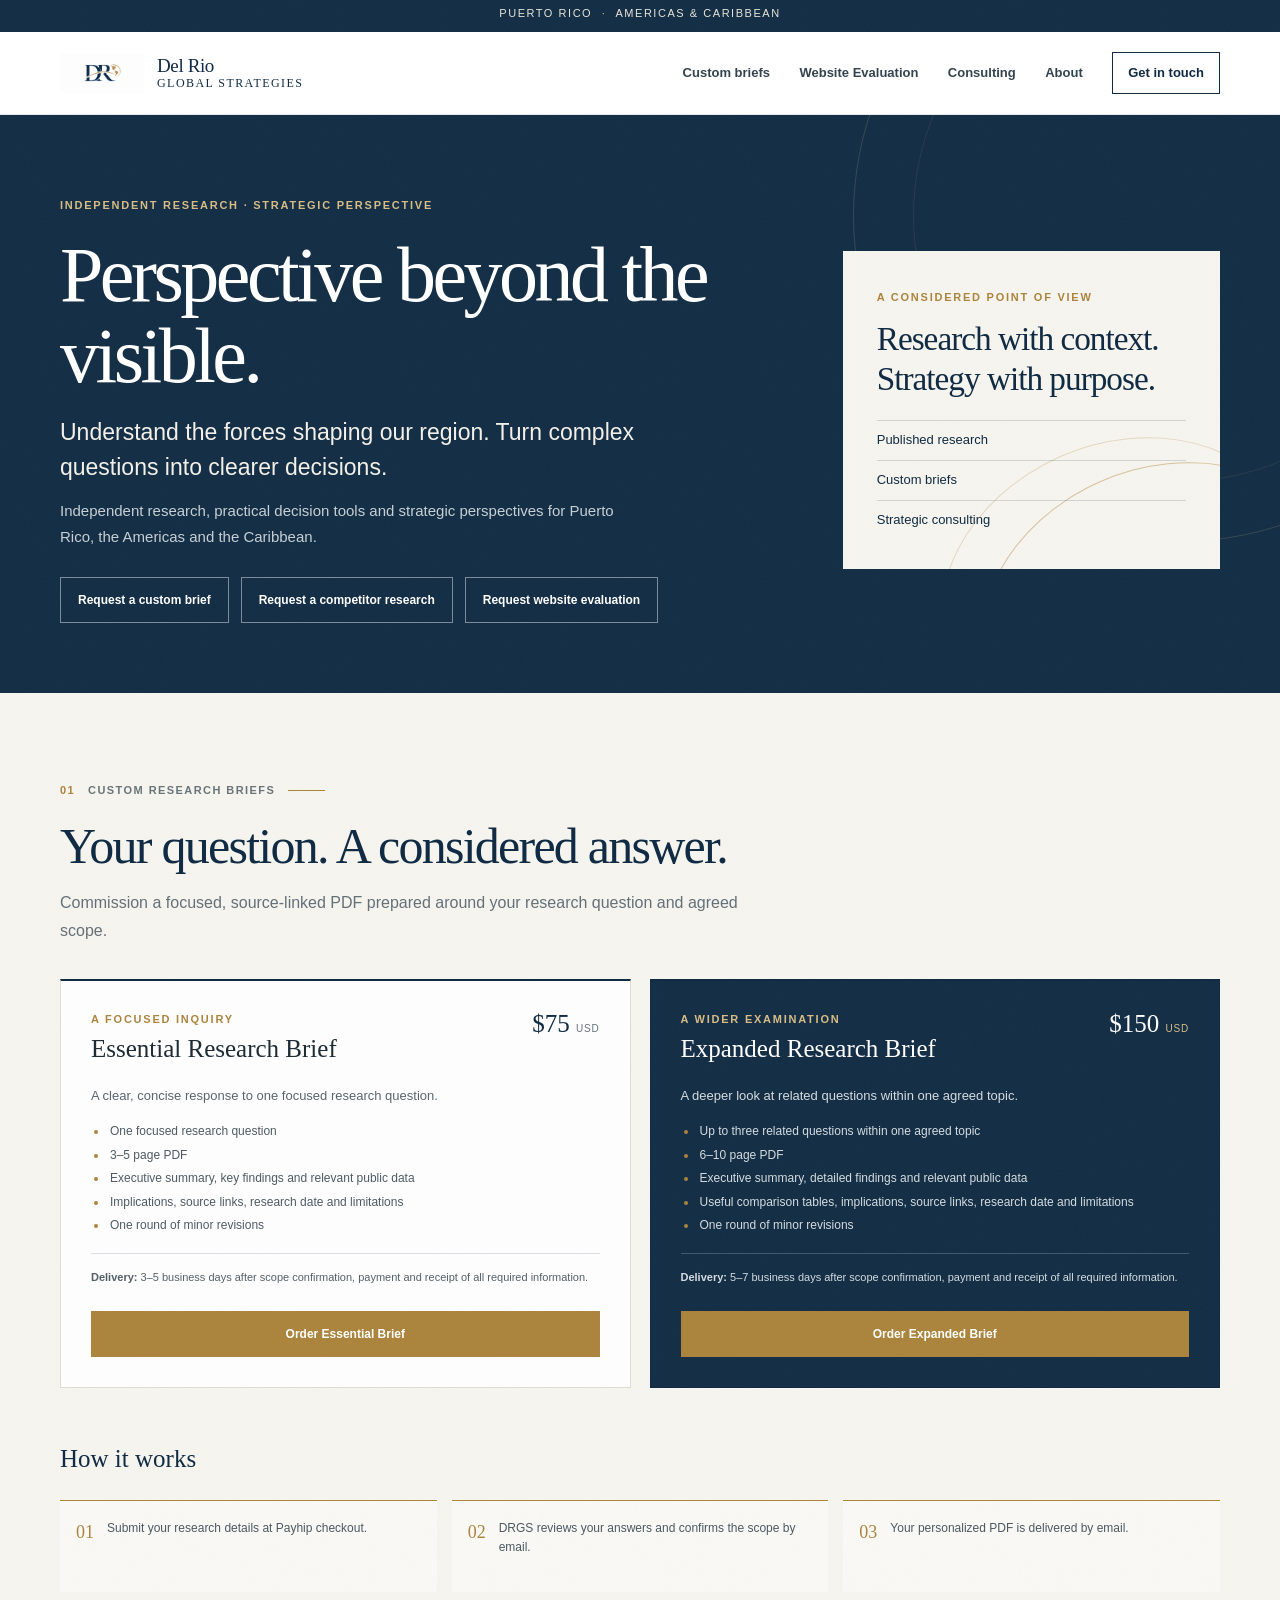
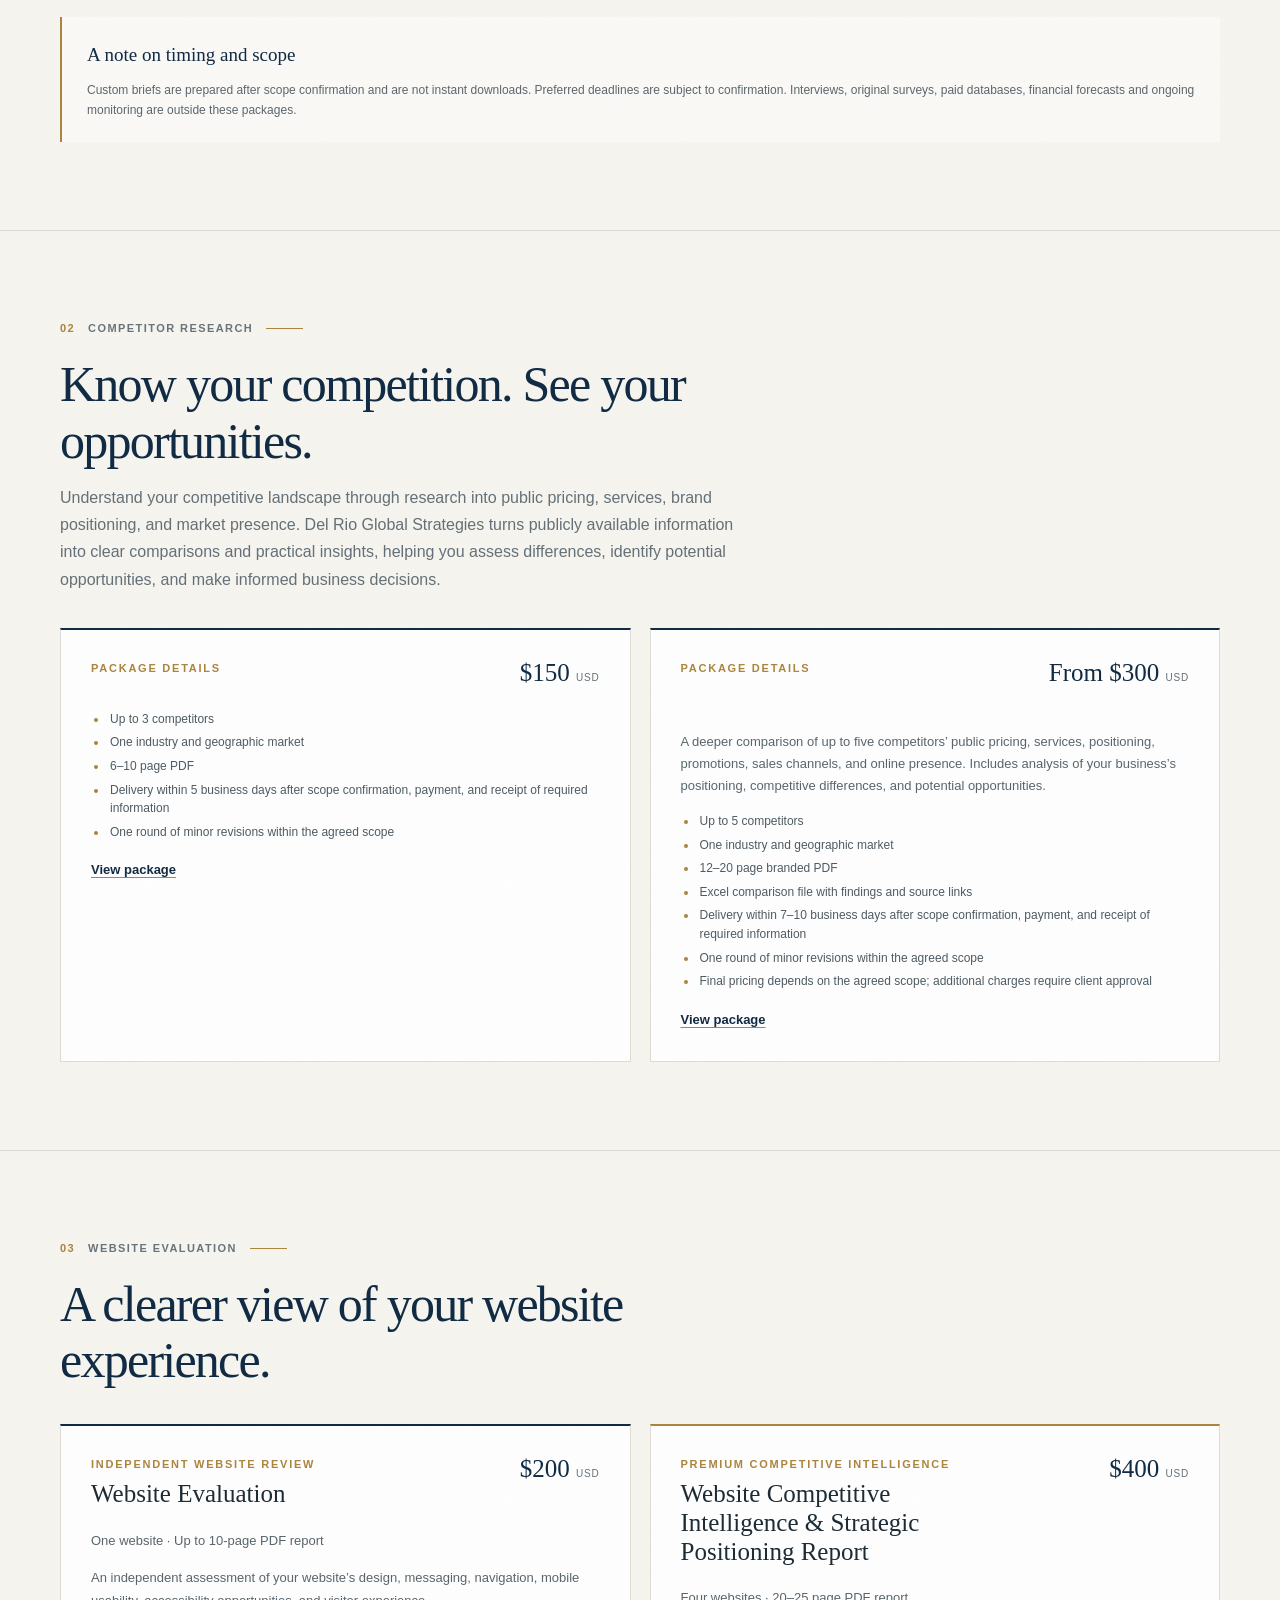
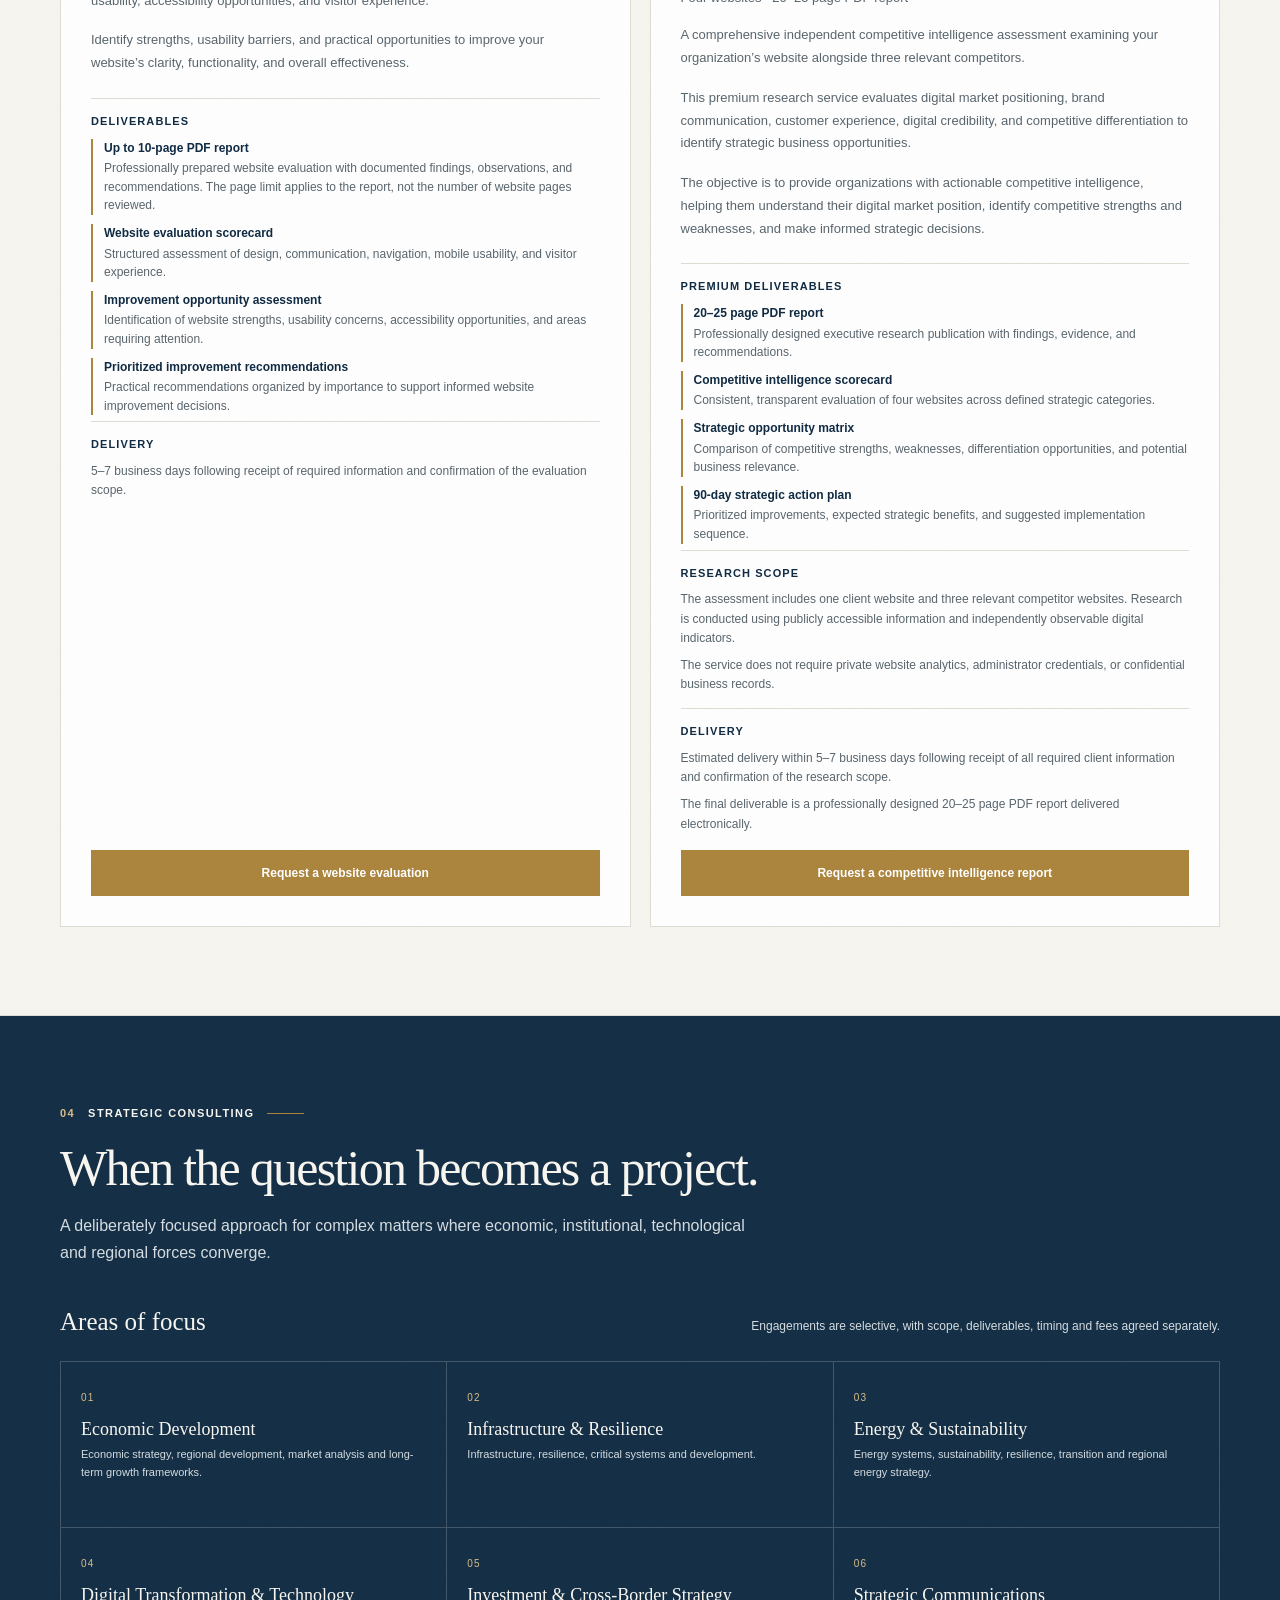
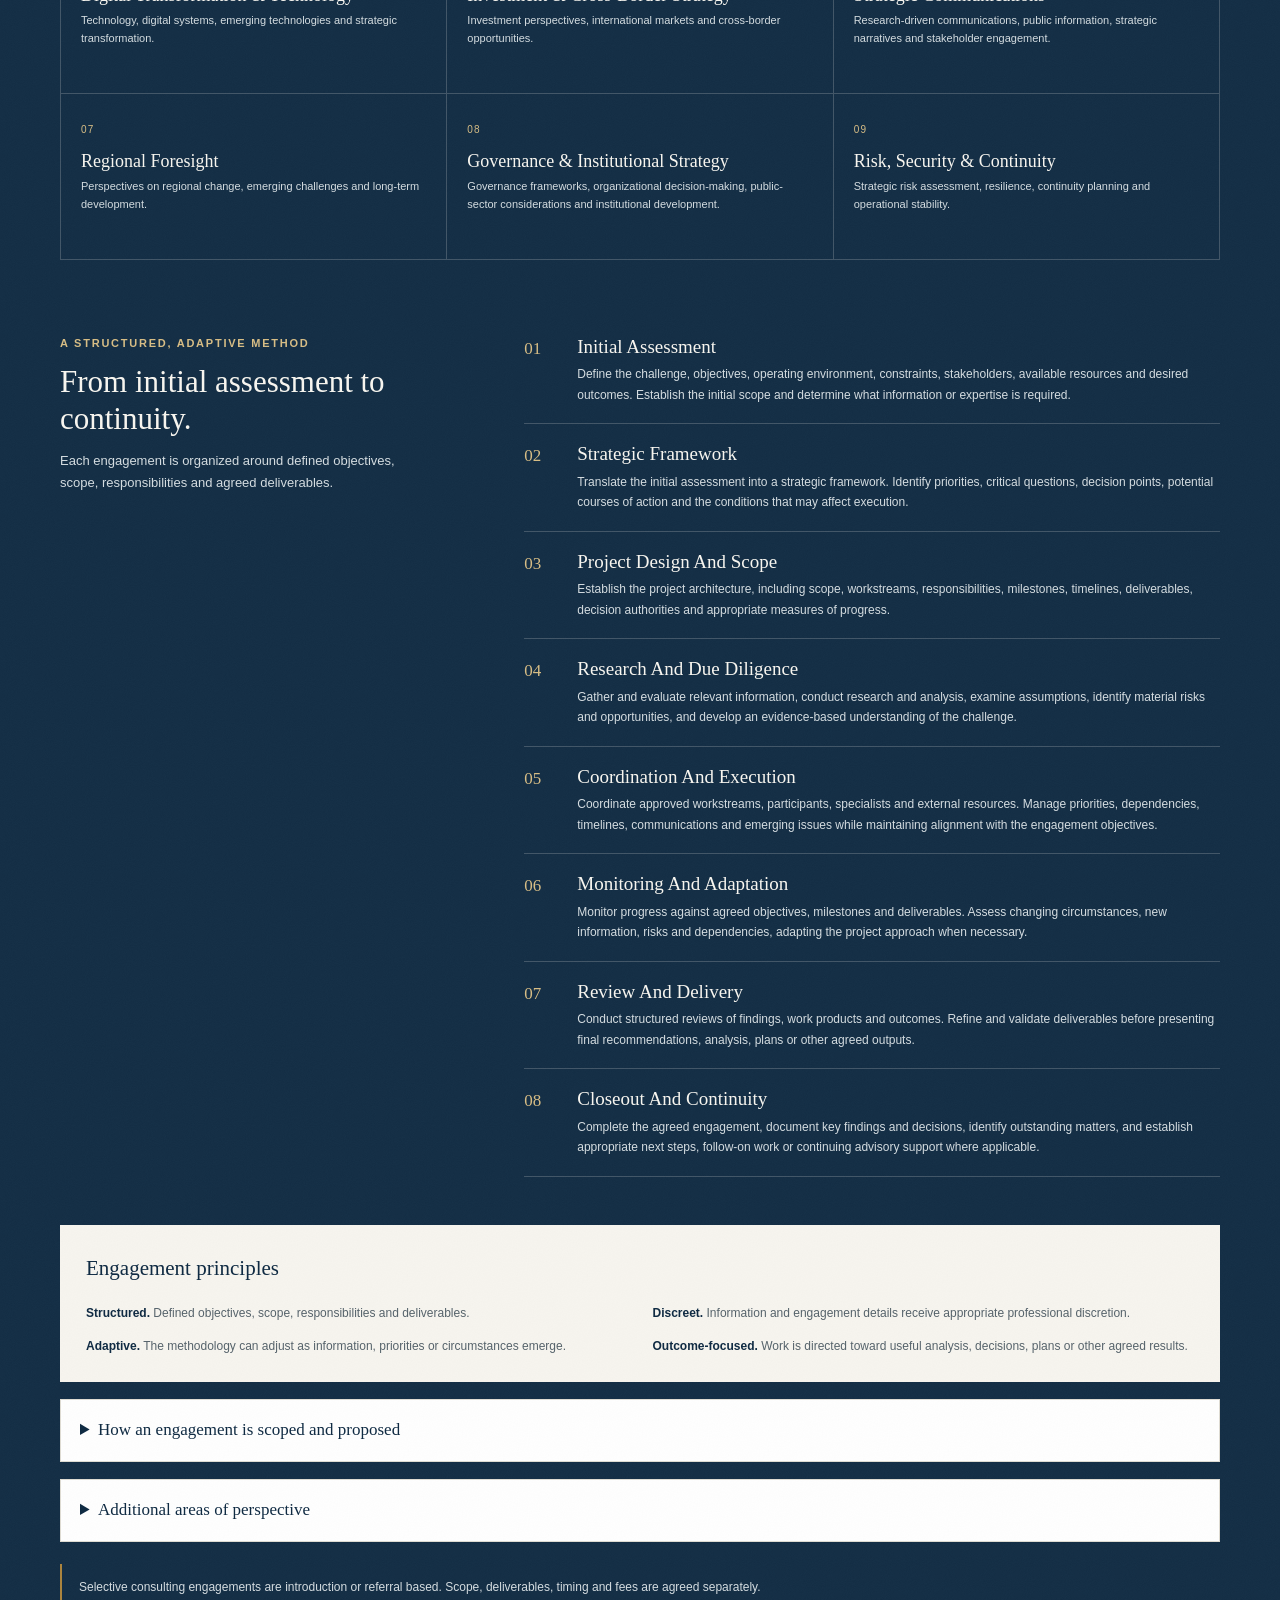
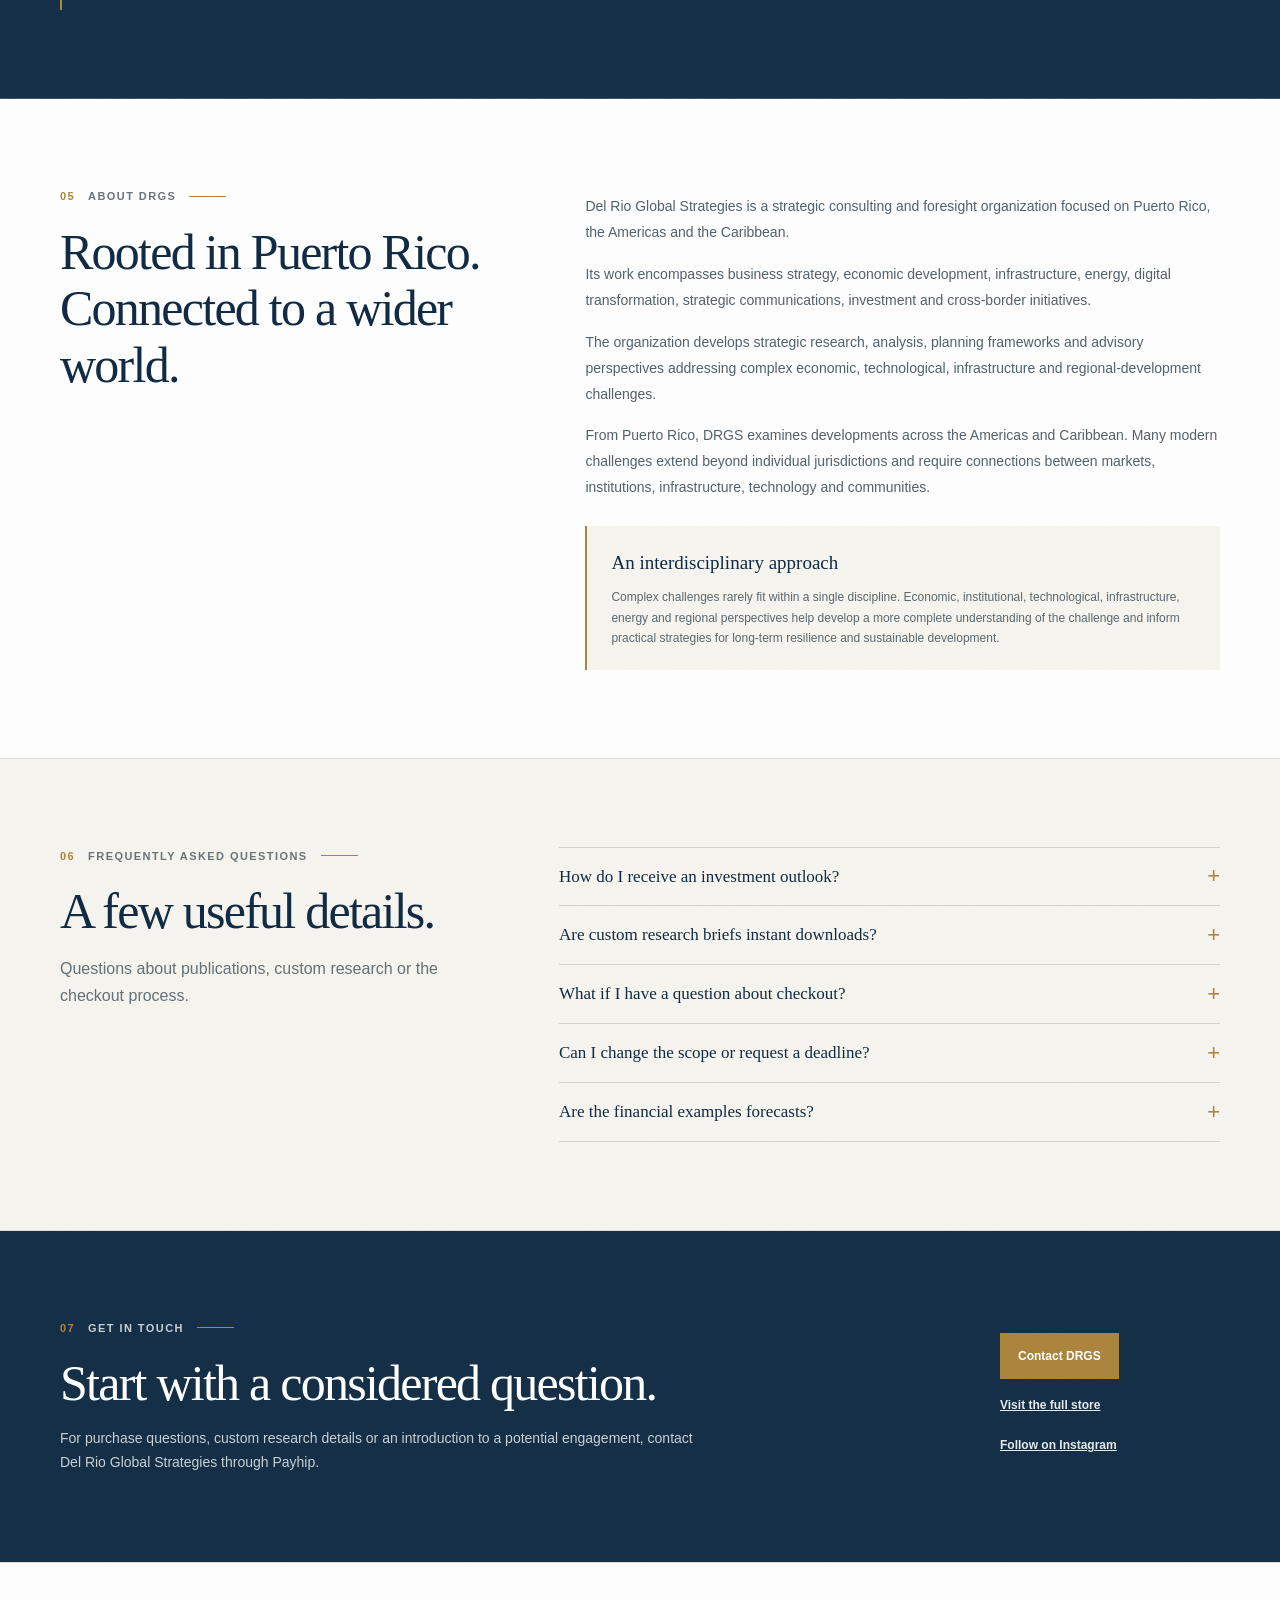
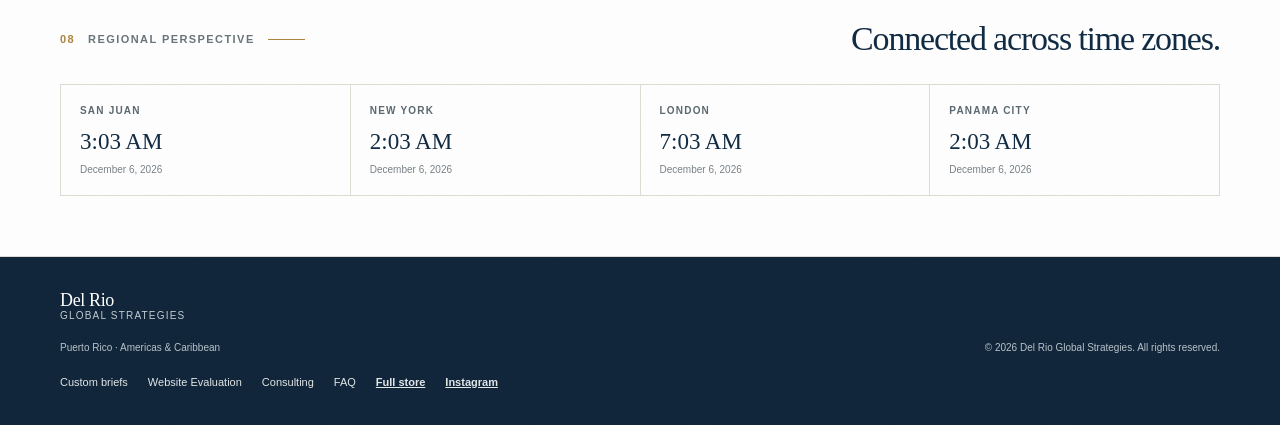
==== index.html @ 4690a162 "Align website evaluation service card structure Co-authored-by: Copilot <223556219+Copilot@users.nor" ====
<!DOCTYPE html>
<html lang="en">
<head>
  <meta charset="UTF-8">
  <meta name="viewport" content="width=device-width, initial-scale=1">
  <meta name="theme-color" content="#102b43">
  <meta name="description" content="Independent research, practical decision tools and strategic perspectives for Puerto Rico, the Americas and the Caribbean.">
  <link rel="canonical" href="https://delrioglobalstrategies.com/">
  <meta property="og:type" content="website">
  <meta property="og:title" content="Del Rio Global Strategies | Perspective beyond the visible">
  <meta property="og:description" content="Independent research, practical decision tools and strategic perspectives for Puerto Rico, the Americas and the Caribbean.">
  <meta property="og:url" content="https://delrioglobalstrategies.com/">
  <meta property="og:site_name" content="Del Rio Global Strategies">
  <title>Del Rio Global Strategies | Perspective beyond the visible</title>
  <link rel="stylesheet" href="styles.css?v=20261103">
  <script type="application/ld+json">
    {
      "@context": "https://schema.org",
      "@type": "Organization",
      "@id": "https://delrioglobalstrategies.com/#organization",
      "name": "Del Rio Global Strategies",
      "url": "https://delrioglobalstrategies.com/",
      "description": "Independent research, practical decision tools and strategic perspectives for Puerto Rico, the Americas and the Caribbean.",
      "areaServed": ["Puerto Rico", "Americas", "Caribbean"],
      "knowsAbout": [
        "Economic Development",
        "Infrastructure & Resilience",
        "Energy & Sustainability",
        "Digital Transformation & Technology",
        "Investment & Cross-Border Strategy",
        "Strategic Communications",
        "Regional Foresight",
        "Governance & Institutional Strategy",
        "Risk, Security & Continuity"
      ]
    }
  </script>
</head>
<body>
  <a class="skip-link" href="#main">Skip to content</a>

  <div class="utility-bar">Puerto Rico <span aria-hidden="true">·</span> Americas &amp; Caribbean</div>

  <header class="site-header">
    <div class="header-inner">
      <a class="brand" href="#home" aria-label="Del Rio Global Strategies home">
        <img src="images/DR.PNG" alt="DRGS monogram and globe logo" width="104" height="50">
        <span class="brand-name">Del Rio <span>Global Strategies</span></span>
      </a>

      <button class="menu-toggle" type="button" aria-controls="primary-navigation" aria-expanded="false">
        <span class="menu-toggle-label">Menu</span>
        <span class="menu-toggle-icon" aria-hidden="true"><span></span><span></span></span>
      </button>

      <nav class="primary-navigation" id="primary-navigation" aria-label="Main navigation">
        <a href="#briefs">Custom briefs</a>
        <a href="#website-evaluation">Website Evaluation</a>
        <a href="#consulting">Consulting</a>
        <a href="#about">About</a>
        <a class="nav-contact" href="#contact">Get in touch</a>
      </nav>
    </div>
  </header>

  <main id="main">
    <section class="hero" id="home" aria-labelledby="hero-title">
      <div class="hero-inner">
        <div class="hero-copy">
          <p class="eyebrow hero-eyebrow">Independent research · Strategic perspective</p>
          <h1 id="hero-title">Perspective beyond the visible.</h1>
          <p class="hero-lede">Understand the forces shaping our region. Turn complex questions into clearer decisions.</p>
          <p class="hero-description">Independent research, practical decision tools and strategic perspectives for Puerto Rico, the Americas and the Caribbean.</p>
          <div class="hero-actions">
            <a class="button button-outline-light" href="#briefs">Request a custom brief</a>
            <a class="button button-outline-light" href="#competitor-research">Request a competitor research</a>
            <a class="button button-outline-light" href="#website-evaluation">Request website evaluation</a>
          </div>
        </div>

        <aside class="hero-panel" aria-labelledby="hero-panel-title">
          <p class="section-kicker">A considered point of view</p>
          <h2 id="hero-panel-title">Research with context. Strategy with purpose.</h2>
          <ul class="hero-offerings">
            <li>Published research</li>
            <li>Custom briefs</li>
            <li>Strategic consulting</li>
          </ul>
        </aside>
      </div>
    </section>

    <section class="section briefs-section" id="briefs" aria-labelledby="briefs-title">
      <div class="section-inner">
        <header class="section-heading">
          <p class="section-number">01 <span>Custom research briefs</span></p>
          <h2 id="briefs-title">Your question. A considered answer.</h2>
          <p class="section-intro">Commission a focused, source-linked PDF prepared around your research question and agreed scope.</p>
        </header>

        <div class="brief-grid">
          <article class="brief-card brief-essential">
            <div class="brief-card-heading">
              <div><p class="section-kicker">A focused inquiry</p><h3>Essential Research Brief</h3></div>
              <p class="brief-price">$75 <span>USD</span></p>
            </div>
            <p class="brief-summary">A clear, concise response to one focused research question.</p>
            <ul class="brief-features">
              <li>One focused research question</li>
              <li>3–5 page PDF</li>
              <li>Executive summary, key findings and relevant public data</li>
              <li>Implications, source links, research date and limitations</li>
              <li>One round of minor revisions</li>
            </ul>
            <p class="delivery-note"><strong>Delivery:</strong> 3–5 business days after scope confirmation, payment and receipt of all required information.</p>
            <a class="button button-gold brief-order" href="https://payhip.com/b/uPwYZ" target="_blank" rel="noopener noreferrer">Order Essential Brief</a>
          </article>

          <article class="brief-card brief-expanded">
            <div class="brief-card-heading">
              <div><p class="section-kicker">A wider examination</p><h3>Expanded Research Brief</h3></div>
              <p class="brief-price">$150 <span>USD</span></p>
            </div>
            <p class="brief-summary">A deeper look at related questions within one agreed topic.</p>
            <ul class="brief-features">
              <li>Up to three related questions within one agreed topic</li>
              <li>6–10 page PDF</li>
              <li>Executive summary, detailed findings and relevant public data</li>
              <li>Useful comparison tables, implications, source links, research date and limitations</li>
              <li>One round of minor revisions</li>
            </ul>
            <p class="delivery-note"><strong>Delivery:</strong> 5–7 business days after scope confirmation, payment and receipt of all required information.</p>
            <a class="button button-gold brief-order" href="https://payhip.com/b/k3wly" target="_blank" rel="noopener noreferrer">Order Expanded Brief</a>
          </article>
        </div>

        <div class="brief-process">
          <h3>How it works</h3>
          <ol class="brief-steps">
            <li><span>01</span><p>Submit your research details at Payhip checkout.</p></li>
            <li><span>02</span><p>DRGS reviews your answers and confirms the scope by email.</p></li>
            <li><span>03</span><p>Your personalized PDF is delivered by email.</p></li>
          </ol>
        </div>

        <aside class="brief-boundaries">
          <h3>A note on timing and scope</h3>
          <p>Custom briefs are prepared after scope confirmation and are not instant downloads. Preferred deadlines are subject to confirmation. Interviews, original surveys, paid databases, financial forecasts and ongoing monitoring are outside these packages.</p>
        </aside>
      </div>
    </section>

    <section class="section competitor-section" id="competitor-research" aria-labelledby="competitor-title">
      <div class="section-inner">
        <header class="section-heading">
          <p class="section-number">02 <span>Competitor research</span></p>
          <h2 id="competitor-title">Know your competition. See your opportunities.</h2>
          <p class="section-intro">Understand your competitive landscape through research into public pricing, services, brand positioning, and market presence. Del Rio Global Strategies turns publicly available information into clear comparisons and practical insights, helping you assess differences, identify potential opportunities, and make informed business decisions.</p>
        </header>

        <div class="brief-grid">
          <article class="brief-card brief-essential">
            <div class="brief-card-heading">
              <div><p class="section-kicker">Package details</p></div>
              <p class="brief-price">$150 <span>USD</span></p>
            </div>
            <ul class="brief-features">
              <li>Up to 3 competitors</li>
              <li>One industry and geographic market</li>
              <li>6–10 page PDF</li>
              <li>Delivery within 5 business days after scope confirmation, payment, and receipt of required information</li>
              <li>One round of minor revisions within the agreed scope</li>
            </ul>
            <a class="competitor-link" href="https://payhip.com/b/kKWS9" target="_blank" rel="noopener noreferrer">View package</a>
          </article>
          <article class="brief-card brief-essential">
            <div class="brief-card-heading">
              <div><p class="section-kicker">Package details</p></div>
              <p class="brief-price">From $300 <span>USD</span></p>
            </div>
            <p class="brief-summary">A deeper comparison of up to five competitors’ public pricing, services, positioning, promotions, sales channels, and online presence. Includes analysis of your business’s positioning, competitive differences, and potential opportunities.</p>
            <ul class="brief-features">
              <li>Up to 5 competitors</li>
              <li>One industry and geographic market</li>
              <li>12–20 page branded PDF</li>
              <li>Excel comparison file with findings and source links</li>
              <li>Delivery within 7–10 business days after scope confirmation, payment, and receipt of required information</li>
              <li>One round of minor revisions within the agreed scope</li>
              <li>Final pricing depends on the agreed scope; additional charges require client approval</li>
            </ul>
            <a class="competitor-link" href="https://payhip.com/b/xVJtj" target="_blank" rel="noopener noreferrer">View package</a>
          </article>
        </div>
      </div>
    </section>

    <section class="section evaluation-section" id="website-evaluation" aria-labelledby="evaluation-title">
      <div class="section-inner">
        <header class="section-heading">
          <p class="section-number">03 <span>Website Evaluation</span></p>
          <h2 id="evaluation-title">A clearer view of your website experience.</h2>
        </header>

        <div class="evaluation-grid">
          <article class="brief-card brief-essential evaluation-card">
            <div class="brief-card-heading">
              <div>
                <p class="section-kicker">Independent website review</p>
                <h3>Website Evaluation</h3>
              </div>
              <p class="brief-price">$200 <span>USD</span></p>
            </div>
            <p class="brief-summary">One website · Up to 10-page PDF report</p>
            <p class="evaluation-description">An independent assessment of your website’s design, messaging, navigation, mobile usability, accessibility opportunities, and visitor experience.</p>
            <p class="evaluation-description">Identify strengths, usability barriers, and practical opportunities to improve your website’s clarity, functionality, and overall effectiveness.</p>

            <div class="evaluation-detail-group">
              <h4>Deliverables</h4>
              <ul class="evaluation-deliverables">
                <li><strong>Up to 10-page PDF report</strong><span>Professionally prepared website evaluation with documented findings, observations, and recommendations. The page limit applies to the report, not the number of website pages reviewed.</span></li>
                <li><strong>Website evaluation scorecard</strong><span>Structured assessment of design, communication, navigation, mobile usability, and visitor experience.</span></li>
                <li><strong>Improvement opportunity assessment</strong><span>Identification of website strengths, usability concerns, accessibility opportunities, and areas requiring attention.</span></li>
                <li><strong>Prioritized improvement recommendations</strong><span>Practical recommendations organized by importance to support informed website improvement decisions.</span></li>
              </ul>
            </div>

            <div class="evaluation-detail-group evaluation-delivery">
              <h4>Delivery</h4>
              <p>5–7 business days following receipt of required information and confirmation of the evaluation scope.</p>
            </div>
            <a class="button button-gold brief-order" href="https://payhip.com/b/CWGIq" target="_blank" rel="noopener noreferrer">Request a website evaluation</a>
          </article>
          <article class="brief-card brief-essential evaluation-card evaluation-premium">
            <div class="brief-card-heading">
              <div>
                <p class="section-kicker">Premium competitive intelligence</p>
                <h3>Website Competitive Intelligence &amp; Strategic Positioning Report</h3>
              </div>
              <p class="brief-price">$400 <span>USD</span></p>
            </div>
            <p class="brief-summary">Four websites · 20–25 page PDF report</p>
            <p class="evaluation-description">A comprehensive independent competitive intelligence assessment examining your organization’s website alongside three relevant competitors.</p>
            <p class="evaluation-description">This premium research service evaluates digital market positioning, brand communication, customer experience, digital credibility, and competitive differentiation to identify strategic business opportunities.</p>
            <p class="evaluation-description">The objective is to provide organizations with actionable competitive intelligence, helping them understand their digital market position, identify competitive strengths and weaknesses, and make informed strategic decisions.</p>

            <div class="evaluation-detail-group">
              <h4>Premium Deliverables</h4>
              <ul class="evaluation-deliverables">
                <li><strong>20–25 page PDF report</strong><span>Professionally designed executive research publication with findings, evidence, and recommendations.</span></li>
                <li><strong>Competitive intelligence scorecard</strong><span>Consistent, transparent evaluation of four websites across defined strategic categories.</span></li>
                <li><strong>Strategic opportunity matrix</strong><span>Comparison of competitive strengths, weaknesses, differentiation opportunities, and potential business relevance.</span></li>
                <li><strong>90-day strategic action plan</strong><span>Prioritized improvements, expected strategic benefits, and suggested implementation sequence.</span></li>
              </ul>
            </div>

            <div class="evaluation-detail-group">
              <h4>Research Scope</h4>
              <p>The assessment includes one client website and three relevant competitor websites. Research is conducted using publicly accessible information and independently observable digital indicators.</p>
              <p>The service does not require private website analytics, administrator credentials, or confidential business records.</p>
            </div>

            <div class="evaluation-detail-group evaluation-delivery">
              <h4>Delivery</h4>
              <p>Estimated delivery within 5–7 business days following receipt of all required client information and confirmation of the research scope.</p>
              <p>The final deliverable is a professionally designed 20–25 page PDF report delivered electronically.</p>
            </div>
            <a class="button button-gold brief-order" href="https://payhip.com/b/67AZQ" target="_blank" rel="noopener noreferrer">Request a competitive intelligence report</a>
          </article>
        </div>
      </div>
    </section>

    <section class="section consulting-section" id="consulting" aria-labelledby="consulting-title">
      <div class="section-inner">
        <header class="section-heading">
          <p class="section-number">04 <span>Strategic consulting</span></p>
          <h2 id="consulting-title">When the question becomes a project.</h2>
          <p class="section-intro">A deliberately focused approach for complex matters where economic, institutional, technological and regional forces converge.</p>
        </header>

        <div class="focus-area-heading">
          <h3>Areas of focus</h3>
          <p>Engagements are selective, with scope, deliverables, timing and fees agreed separately.</p>
        </div>
        <div class="focus-grid">
          <article class="focus-card"><span>01</span><h4>Economic Development</h4><p>Economic strategy, regional development, market analysis and long-term growth frameworks.</p></article>
          <article class="focus-card"><span>02</span><h4>Infrastructure &amp; Resilience</h4><p>Infrastructure, resilience, critical systems and development.</p></article>
          <article class="focus-card"><span>03</span><h4>Energy &amp; Sustainability</h4><p>Energy systems, sustainability, resilience, transition and regional energy strategy.</p></article>
          <article class="focus-card"><span>04</span><h4>Digital Transformation &amp; Technology</h4><p>Technology, digital systems, emerging technologies and strategic transformation.</p></article>
          <article class="focus-card"><span>05</span><h4>Investment &amp; Cross-Border Strategy</h4><p>Investment perspectives, international markets and cross-border opportunities.</p></article>
          <article class="focus-card"><span>06</span><h4>Strategic Communications</h4><p>Research-driven communications, public information, strategic narratives and stakeholder engagement.</p></article>
          <article class="focus-card"><span>07</span><h4>Regional Foresight</h4><p>Perspectives on regional change, emerging challenges and long-term development.</p></article>
          <article class="focus-card"><span>08</span><h4>Governance &amp; Institutional Strategy</h4><p>Governance frameworks, organizational decision-making, public-sector considerations and institutional development.</p></article>
          <article class="focus-card"><span>09</span><h4>Risk, Security &amp; Continuity</h4><p>Strategic risk assessment, resilience, continuity planning and operational stability.</p></article>
        </div>

        <div class="consulting-approach">
          <div class="approach-heading">
            <p class="section-kicker">A structured, adaptive method</p>
            <h3>From initial assessment to continuity.</h3>
            <p>Each engagement is organized around defined objectives, scope, responsibilities and agreed deliverables.</p>
          </div>
          <ol class="approach-list">
            <li><span>01</span><div><h4>Initial assessment</h4><p>Define the challenge, objectives, operating environment, constraints, stakeholders, available resources and desired outcomes. Establish the initial scope and determine what information or expertise is required.</p></div></li>
            <li><span>02</span><div><h4>Strategic framework</h4><p>Translate the initial assessment into a strategic framework. Identify priorities, critical questions, decision points, potential courses of action and the conditions that may affect execution.</p></div></li>
            <li><span>03</span><div><h4>Project design and scope</h4><p>Establish the project architecture, including scope, workstreams, responsibilities, milestones, timelines, deliverables, decision authorities and appropriate measures of progress.</p></div></li>
            <li><span>04</span><div><h4>Research and due diligence</h4><p>Gather and evaluate relevant information, conduct research and analysis, examine assumptions, identify material risks and opportunities, and develop an evidence-based understanding of the challenge.</p></div></li>
            <li><span>05</span><div><h4>Coordination and execution</h4><p>Coordinate approved workstreams, participants, specialists and external resources. Manage priorities, dependencies, timelines, communications and emerging issues while maintaining alignment with the engagement objectives.</p></div></li>
            <li><span>06</span><div><h4>Monitoring and adaptation</h4><p>Monitor progress against agreed objectives, milestones and deliverables. Assess changing circumstances, new information, risks and dependencies, adapting the project approach when necessary.</p></div></li>
            <li><span>07</span><div><h4>Review and delivery</h4><p>Conduct structured reviews of findings, work products and outcomes. Refine and validate deliverables before presenting final recommendations, analysis, plans or other agreed outputs.</p></div></li>
            <li><span>08</span><div><h4>Closeout and continuity</h4><p>Complete the agreed engagement, document key findings and decisions, identify outstanding matters, and establish appropriate next steps, follow-on work or continuing advisory support where applicable.</p></div></li>
          </ol>
        </div>

        <div class="engagement-principles">
          <h3>Engagement principles</h3>
          <div class="principles-grid">
            <p><strong>Structured.</strong> Defined objectives, scope, responsibilities and deliverables.</p>
            <p><strong>Discreet.</strong> Information and engagement details receive appropriate professional discretion.</p>
            <p><strong>Adaptive.</strong> The methodology can adjust as information, priorities or circumstances emerge.</p>
            <p><strong>Outcome-focused.</strong> Work is directed toward useful analysis, decisions, plans or other agreed results.</p>
          </div>
        </div>

        <details class="scope-details">
          <summary>How an engagement is scoped and proposed</summary>
          <p>Once a matter has been sufficiently understood, DRGS may develop a written proposal defining the appropriate scope, structure and expected outcomes.</p>
          <ol class="scope-stages">
            <li><span>01</span> Assessment — understand the matter</li>
            <li><span>02</span> Scope — define the work</li>
            <li><span>03</span> Proposal — establish the engagement</li>
            <li><span>04</span> Review — discuss scope and terms</li>
            <li><span>05</span> Agreement — confirm the engagement</li>
            <li><span>06</span> Onboarding — begin the work</li>
            <li><span>07</span> Execution — conduct the work</li>
            <li><span>08</span> Delivery and continuity — review and determine next steps</li>
          </ol>
        </details>

        <details class="scope-details additional-perspectives">
          <summary>Additional areas of perspective</summary>
          <ul>
            <li>Business strategy and enterprise development</li>
            <li>Federal proposals and public-private opportunities</li>
            <li>Cross-border strategy and international considerations</li>
            <li>Energy and critical systems</li>
            <li>Emerging technologies</li>
            <li>Health systems and economic development</li>
            <li>Legal, regulatory and policy considerations</li>
            <li>Government, institutional and public-sector strategy</li>
            <li>Trade, supply chains and market access</li>
            <li>Geopolitical and global market perspectives</li>
            <li>Complex strategic planning and foresight</li>
            <li>Research, intelligence and scenario analysis</li>
            <li>Strategic partnerships and alternative programming</li>
            <li>Interdisciplinary strategy across business, government, infrastructure, technology, economics, law, health, investment and international considerations</li>
          </ul>
        </details>

        <p class="selective-note">Selective consulting engagements are introduction or referral based. Scope, deliverables, timing and fees are agreed separately.</p>
      </div>
    </section>

    <section class="section about-section" id="about" aria-labelledby="about-title">
      <div class="section-inner about-layout">
        <div>
          <p class="section-number">05 <span>About DRGS</span></p>
          <h2 id="about-title">Rooted in Puerto Rico. Connected to a wider world.</h2>
        </div>
        <div class="about-copy">
          <p>Del Rio Global Strategies is a strategic consulting and foresight organization focused on Puerto Rico, the Americas and the Caribbean.</p>
          <p>Its work encompasses business strategy, economic development, infrastructure, energy, digital transformation, strategic communications, investment and cross-border initiatives.</p>
          <p>The organization develops strategic research, analysis, planning frameworks and advisory perspectives addressing complex economic, technological, infrastructure and regional-development challenges.</p>
          <p>From Puerto Rico, DRGS examines developments across the Americas and Caribbean. Many modern challenges extend beyond individual jurisdictions and require connections between markets, institutions, infrastructure, technology and communities.</p>
          <aside class="about-principle">
            <h3>An interdisciplinary approach</h3>
            <p>Complex challenges rarely fit within a single discipline. Economic, institutional, technological, infrastructure, energy and regional perspectives help develop a more complete understanding of the challenge and inform practical strategies for long-term resilience and sustainable development.</p>
          </aside>
        </div>
      </div>
    </section>

    <section class="section faq-section" id="faq" aria-labelledby="faq-title">
      <div class="section-inner faq-layout">
        <header class="section-heading">
          <p class="section-number">06 <span>Frequently asked questions</span></p>
          <h2 id="faq-title">A few useful details.</h2>
          <p class="section-intro">Questions about publications, custom research or the checkout process.</p>
        </header>
        <div class="faq-list">
          <details class="faq-item">
            <summary>How do I receive an investment outlook?</summary>
            <p>Publications are purchased through Payhip. Payhip processes checkout and provides the publication download after purchase; no purchased files are hosted on this website.</p>
          </details>
          <details class="faq-item">
            <summary>Are custom research briefs instant downloads?</summary>
            <p>No. Custom briefs are prepared for you after checkout, review of your research details and confirmation of scope. The completed personalized PDF is delivered by email.</p>
          </details>
          <details class="faq-item">
            <summary>What if I have a question about checkout?</summary>
            <p>Payments and purchases are handled on Payhip. For checkout or order questions, contact DRGS through the <a href="https://payhip.com/DelRioGlobalStrategies/contact" target="_blank" rel="noopener noreferrer">Payhip contact page</a>.</p>
          </details>
          <details class="faq-item">
            <summary>Can I change the scope or request a deadline?</summary>
            <p>Custom briefs begin after the requested work is reviewed and scope is confirmed by email. Preferred deadlines are subject to confirmation; work beyond the package scope may require a separate agreement.</p>
          </details>
          <details class="faq-item">
            <summary>Are the financial examples forecasts?</summary>
            <p>No. Financial scenarios use illustrative assumptions to support evaluation and are not forecasts or guarantees of returns. Actual outcomes depend on project-specific assumptions, market conditions and execution.</p>
          </details>
        </div>
      </div>
    </section>

    <section class="section contact-section" id="contact" aria-labelledby="contact-title">
      <div class="section-inner contact-layout">
        <div>
          <p class="section-number">07 <span>Get in touch</span></p>
          <h2 id="contact-title">Start with a considered question.</h2>
          <p>For purchase questions, custom research details or an introduction to a potential engagement, contact Del Rio Global Strategies through Payhip.</p>
        </div>
        <div class="contact-actions">
          <a class="button button-gold" href="https://payhip.com/DelRioGlobalStrategies/contact" target="_blank" rel="noopener noreferrer">Contact DRGS</a>
          <a class="contact-link" href="https://payhip.com/DelRioGlobalStrategies" target="_blank" rel="noopener noreferrer">Visit the full store</a>
          <a class="contact-link" href="https://www.instagram.com/delrioglobalstrategies/" target="_blank" rel="noopener noreferrer">Follow on Instagram</a>
        </div>
      </div>
    </section>

    <section class="section clocks-section" id="global-times" aria-labelledby="global-times-title">
      <div class="section-inner">
        <header class="clocks-heading">
          <p class="section-number">08 <span>Regional perspective</span></p>
          <h2 id="global-times-title">Connected across time zones.</h2>
        </header>
        <div class="global-times-grid" aria-live="off">
          <article class="global-clock" data-time-zone="America/Puerto_Rico"><h3>San Juan</h3><time class="global-clock-time"></time><time class="global-clock-date"></time></article>
          <article class="global-clock" data-time-zone="America/New_York"><h3>New York</h3><time class="global-clock-time"></time><time class="global-clock-date"></time></article>
          <article class="global-clock" data-time-zone="Europe/London"><h3>London</h3><time class="global-clock-time"></time><time class="global-clock-date"></time></article>
          <article class="global-clock" data-time-zone="America/Panama"><h3>Panama City</h3><time class="global-clock-time"></time><time class="global-clock-date"></time></article>
        </div>
      </div>
    </section>
  </main>

  <footer class="site-footer">
    <div class="footer-inner">
      <a class="footer-brand" href="#home">Del Rio <span>Global Strategies</span></a>
      <p class="footer-location">Puerto Rico · Americas &amp; Caribbean</p>
      <nav class="footer-navigation" aria-label="Footer navigation">
        <a href="#briefs">Custom briefs</a>
        <a href="#website-evaluation">Website Evaluation</a>
        <a href="#consulting">Consulting</a>
        <a href="#faq">FAQ</a>
        <a href="https://payhip.com/DelRioGlobalStrategies" target="_blank" rel="noopener noreferrer">Full store</a>
        <a href="https://www.instagram.com/delrioglobalstrategies/" target="_blank" rel="noopener noreferrer">Instagram</a>
      </nav>
      <p class="copyright">© 2026 Del Rio Global Strategies. All rights reserved.</p>
    </div>
  </footer>

  <script src="navigation.js"></script>
  <script src="global-times.js"></script>
</body>
</html>
---- styles.css ----
:root {
  color-scheme: light;
  --navy: #102b43;
  --navy-deep: #0c2236;
  --cream: #f7f5ef;
  --white: #ffffff;
  --gold: #ab843e;
  --gold-light: #d7bd85;
  --ink: #1d2b35;
  --muted: #647078;
  --rule: #dedbd2;
  --paper-texture: url("data:image/svg+xml,%3Csvg xmlns='http://www.w3.org/2000/svg' viewBox='0 0 180 180'%3E%3Cfilter id='n'%3E%3CfeTurbulence type='fractalNoise' baseFrequency='.8' numOctaves='2' stitchTiles='stitch'/%3E%3CfeColorMatrix type='saturate' values='0'/%3E%3CfeComponentTransfer%3E%3CfeFuncA type='table' tableValues='.018 .035'/%3E%3C/feComponentTransfer%3E%3C/filter%3E%3Crect width='100%25' height='100%25' filter='url(%23n)'/%3E%3C/svg%3E");
  --navy-texture: url("data:image/svg+xml,%3Csvg xmlns='http://www.w3.org/2000/svg' viewBox='0 0 180 180'%3E%3Cfilter id='n'%3E%3CfeTurbulence type='fractalNoise' baseFrequency='.95' numOctaves='2' stitchTiles='stitch'/%3E%3CfeColorMatrix type='saturate' values='0'/%3E%3CfeComponentTransfer%3E%3CfeFuncA type='table' tableValues='.018 .04'/%3E%3C/feComponentTransfer%3E%3C/filter%3E%3Crect width='100%25' height='100%25' filter='url(%23n)'/%3E%3C/svg%3E");
  --content-width: 1160px;
  --header-height: 82px;
}

* {
  box-sizing: border-box;
}

html {
  scroll-behavior: smooth;
  scroll-padding-top: calc(var(--header-height) + 18px);
}

body {
  min-width: 320px;
  margin: 0;
  background: var(--white);
  color: var(--ink);
  font-family: "Avenir Next", Avenir, "Segoe UI", sans-serif;
  font-size: 16px;
  line-height: 1.7;
  -webkit-font-smoothing: antialiased;
}

body,
button,
input {
  font-family: "Avenir Next", Avenir, "Segoe UI", sans-serif;
}

img {
  display: block;
  max-width: 100%;
}

a {
  color: inherit;
  text-decoration: none;
}

button,
input {
  font: inherit;
}

button,
a,
input,
summary {
  -webkit-tap-highlight-color: transparent;
}

a:focus-visible,
button:focus-visible,
input:focus-visible,
summary:focus-visible,
.scope-stages:focus-visible {
  outline: 3px solid var(--gold);
  outline-offset: 4px;
}

::selection {
  background: var(--gold-light);
  color: var(--navy-deep);
}

.skip-link {
  position: fixed;
  z-index: 20;
  top: 10px;
  left: 10px;
  padding: 10px 16px;
  transform: translateY(-160%);
  background: var(--white);
  color: var(--navy);
  font-size: 14px;
  font-weight: 600;
}

.skip-link:focus {
  transform: translateY(0);
}

.utility-bar {
  min-height: 32px;
  padding: 4px 24px;
  background: var(--navy);
  background-image: var(--navy-texture);
  background-size: 180px 180px;
  color: #e8e4da;
  font-size: 11px;
  font-weight: 500;
  letter-spacing: 0.14em;
  text-align: center;
  text-transform: uppercase;
}

.utility-bar span {
  padding: 0 5px;
  color: var(--gold-light);
}

.site-header {
  position: sticky;
  z-index: 10;
  top: 0;
  border-bottom: 1px solid rgba(16, 43, 67, 0.1);
  background: rgba(255, 255, 255, 0.97);
  backdrop-filter: blur(14px);
}

.header-inner {
  display: flex;
  width: min(var(--content-width), calc(100% - 64px));
  min-height: var(--header-height);
  margin: 0 auto;
  align-items: center;
  justify-content: space-between;
  gap: 30px;
}

.brand {
  display: inline-flex;
  min-width: 0;
  align-items: center;
  gap: 13px;
}

.brand img {
  width: 84px;
  height: 42px;
  object-fit: contain;
}

.brand-name,
.footer-brand {
  color: var(--navy);
  font-family: Georgia, "Times New Roman", serif;
  font-size: 19px;
  letter-spacing: -0.02em;
  line-height: 1.15;
}

.brand-name span,
.footer-brand span {
  display: block;
  font-size: 12px;
  letter-spacing: 0.12em;
  text-transform: uppercase;
}

.primary-navigation {
  display: flex;
  align-items: center;
  gap: clamp(16px, 2.3vw, 32px);
}

.primary-navigation a {
  color: #34444f;
  font-size: 13px;
  font-weight: 550;
  white-space: nowrap;
  transition: color 160ms ease;
}

.primary-navigation a:hover,
.footer-navigation a:hover {
  color: var(--gold);
}

.primary-navigation .nav-contact {
  padding: 9px 15px;
  border: 1px solid var(--navy);
  color: var(--navy);
}

.primary-navigation .nav-contact:hover {
  background: var(--navy);
  color: var(--white);
}

.menu-toggle {
  display: none;
}

.hero {
  position: relative;
  overflow: hidden;
  background: var(--navy);
  background-image: var(--navy-texture);
  background-size: 180px 180px;
  color: var(--white);
}

.hero::before {
  position: absolute;
  top: -225px;
  right: -225px;
  width: 650px;
  height: 650px;
  border: 1px solid rgba(215, 189, 133, 0.18);
  border-radius: 50%;
  content: "";
  pointer-events: none;
}

.hero::after {
  position: absolute;
  top: -165px;
  right: -165px;
  width: 530px;
  height: 530px;
  border: 1px solid rgba(215, 189, 133, 0.1);
  border-radius: 50%;
  content: "";
  pointer-events: none;
}

.hero-inner {
  position: relative;
  z-index: 1;
  display: grid;
  width: min(var(--content-width), calc(100% - 64px));
  min-height: 488px;
  margin: 0 auto;
  padding: 82px 0 70px;
  align-items: center;
  grid-template-columns: minmax(0, 1.28fr) minmax(310px, 0.72fr);
  gap: clamp(45px, 9vw, 112px);
}

.hero-copy {
  max-width: 680px;
}

.eyebrow,
.section-kicker {
  margin: 0;
  color: var(--gold);
  font-size: 11px;
  font-weight: 650;
  letter-spacing: 0.16em;
  line-height: 1.5;
  text-transform: uppercase;
}

.hero-eyebrow {
  color: var(--gold-light);
}

h1,
h2,
h3,
h4,
p {
  margin-top: 0;
}

h1,
h2,
.hero-panel h2 {
  font-family: Georgia, "Times New Roman", serif;
  font-weight: 400;
}

.hero h1 {
  max-width: 660px;
  margin: 20px 0 18px;
  color: var(--white);
  font-size: clamp(48px, 6.4vw, 78px);
  letter-spacing: -0.045em;
  line-height: 1.05;
}

.hero-lede {
  max-width: 620px;
  margin-bottom: 13px;
  color: #f3f0e9;
  font-size: clamp(19px, 2vw, 23px);
  line-height: 1.52;
}

.hero-description {
  max-width: 570px;
  margin-bottom: 28px;
  color: #c6d0d5;
  font-size: 15px;
}

.hero-actions,
.contact-actions {
  display: flex;
  flex-wrap: wrap;
  align-items: center;
  gap: 12px;
}

.button {
  display: inline-flex;
  min-height: 46px;
  padding: 10px 17px;
  border: 1px solid transparent;
  align-items: center;
  justify-content: center;
  font-size: 12px;
  font-weight: 650;
  line-height: 1.35;
  text-align: center;
  transition: background-color 160ms ease, color 160ms ease, border-color 160ms ease;
}

.button-gold {
  border-color: var(--gold);
  background: var(--gold);
  color: var(--white);
}

.button-gold:hover {
  border-color: #927035;
  background: #927035;
}

.button-outline-light {
  border-color: rgba(255, 255, 255, 0.45);
  color: var(--white);
}

.button-outline-light:hover {
  border-color: var(--white);
  background: rgba(255, 255, 255, 0.08);
}

.button-navy {
  border-color: var(--navy);
  background: var(--navy);
  color: var(--white);
}

.button-navy:hover {
  border-color: var(--navy-deep);
  background: var(--navy-deep);
}

.button-quiet {
  border-color: var(--rule);
  background: var(--white);
  color: var(--navy);
  cursor: pointer;
}

.button-quiet:hover {
  border-color: var(--navy);
}

.hero-panel {
  position: relative;
  overflow: hidden;
  min-height: 272px;
  padding: 38px 34px;
  background: var(--cream);
  background-image: var(--paper-texture);
  background-size: 180px 180px;
  color: var(--navy);
}

.hero-panel::before,
.hero-panel::after {
  position: absolute;
  right: -122px;
  bottom: -192px;
  width: 365px;
  height: 290px;
  border: 1px solid rgba(171, 132, 62, 0.45);
  border-radius: 50%;
  content: "";
  pointer-events: none;
  transform: rotate(-24deg);
}

.hero-panel::after {
  right: -82px;
  bottom: -167px;
  border-color: rgba(171, 132, 62, 0.26);
}

.hero-panel .section-kicker {
  color: var(--gold);
}

.hero-panel h2 {
  position: relative;
  z-index: 1;
  max-width: 330px;
  margin: 14px 0 22px;
  font-size: clamp(26px, 2.6vw, 34px);
  letter-spacing: -0.03em;
  line-height: 1.18;
}

.hero-offerings {
  position: relative;
  z-index: 1;
  display: grid;
  margin: 0;
  padding: 0;
  gap: 9px;
  list-style: none;
}

.hero-offerings li {
  padding-top: 8px;
  border-top: 1px solid rgba(16, 43, 67, 0.16);
  font-size: 13px;
}

.section {
  border-bottom: 1px solid var(--rule);
}

.section-inner {
  width: min(var(--content-width), calc(100% - 64px));
  margin: 0 auto;
  padding: 88px 0;
}

.about-section,
.clocks-section {
  background: var(--white);
}

.briefs-section,
.competitor-section,
.evaluation-section,
.faq-section {
  background: var(--cream);
  background-image: var(--paper-texture);
  background-size: 180px 180px;
}

.about-section,
.clocks-section {
  background-image: var(--paper-texture);
  background-size: 180px 180px;
}

.section-heading {
  max-width: 750px;
  margin-bottom: 35px;
}

.section-number {
  display: flex;
  margin-bottom: 18px;
  align-items: center;
  gap: 13px;
  color: var(--gold);
  font-size: 11px;
  font-weight: 650;
  letter-spacing: 0.13em;
  text-transform: uppercase;
}

.section-number::after {
  width: 37px;
  height: 1px;
  background: var(--gold);
  content: "";
}

.section-number span {
  color: #69747a;
}

.section-heading h2,
.about-layout h2,
.contact-layout h2,
.clocks-heading h2 {
  margin-bottom: 15px;
  color: var(--navy);
  font-size: clamp(35px, 4.2vw, 50px);
  letter-spacing: -0.035em;
  line-height: 1.13;
}

.section-intro {
  max-width: 700px;
  margin-bottom: 0;
  color: var(--muted);
  font-size: 16px;
}

.brief-card-heading {
  display: flex;
  align-items: flex-start;
  justify-content: space-between;
  gap: 14px;
}

.brief-price {
  color: var(--navy);
  font-family: Georgia, "Times New Roman", serif;
  font-size: 25px;
  line-height: 1;
  white-space: nowrap;
}

.brief-price span {
  color: #647078;
  font-family: "Avenir Next", Avenir, "Segoe UI", sans-serif;
  font-size: 10px;
  letter-spacing: 0.08em;
}

.brief-card h3,
.focus-card h4,
.approach-list h4 {
  font-family: Georgia, "Times New Roman", serif;
  font-weight: 400;
}

.brief-features {
  display: grid;
  margin: 0 0 22px;
  padding-left: 17px;
  gap: 5px;
  color: #4e5b63;
  font-size: 12px;
  line-height: 1.55;
}

.brief-features li::marker {
  color: var(--gold);
}

[hidden] {
  display: none !important;
}

.brief-grid {
  display: grid;
  align-items: stretch;
  gap: 19px;
  grid-template-columns: repeat(2, minmax(0, 1fr));
}

.evaluation-grid {
  display: grid;
  align-items: stretch;
  gap: 19px;
  grid-template-columns: repeat(2, minmax(0, 1fr));
}

.brief-card {
  display: flex;
  min-width: 0;
  padding: 30px;
  border: 1px solid var(--rule);
  border-top: 2px solid var(--navy);
  flex-direction: column;
}

.brief-essential {
  background: var(--white);
  background-image: var(--paper-texture);
  background-size: 180px 180px;
  color: var(--ink);
}

.evaluation-premium {
  border-top-color: var(--gold);
}

.evaluation-premium .brief-card-heading {
  align-items: flex-start;
}

.evaluation-premium .brief-card h3 {
  max-width: 290px;
  font-size: 23px;
}

.evaluation-premium .section-kicker {
  margin-bottom: 8px;
}

.brief-expanded {
  border-color: var(--navy);
  background: var(--navy);
  background-image: var(--navy-texture);
  background-size: 180px 180px;
  color: var(--white);
}

.brief-card .section-kicker {
  margin-bottom: 8px;
}

.brief-card h3 {
  max-width: 285px;
  margin: 0;
  font-size: 25px;
  line-height: 1.15;
}

.brief-expanded h3,
.brief-expanded .brief-price {
  color: var(--white);
}

.brief-expanded .section-kicker,
.brief-expanded .brief-price span {
  color: var(--gold-light);
}

.brief-summary {
  margin: 21px 0 15px;
  color: #59656d;
  font-size: 13px;
}

.evaluation-description {
  margin: 0 0 17px;
  color: #59656d;
  font-size: 13px;
  line-height: 1.75;
}

.evaluation-detail-group {
  margin-top: 6px;
  padding-top: 13px;
  border-top: 1px solid var(--rule);
}

.evaluation-detail-group h4 {
  margin: 0 0 8px;
  color: var(--navy);
  font-size: 11px;
  font-weight: 700;
  letter-spacing: 0.1em;
  text-transform: uppercase;
}

.evaluation-detail-group p {
  margin: 0 0 8px;
  color: #59656d;
  font-size: 12px;
  line-height: 1.6;
}

.evaluation-deliverables {
  display: grid;
  margin: 0;
  padding: 0;
  gap: 9px;
  list-style: none;
}

.evaluation-deliverables li {
  display: grid;
  padding-left: 11px;
  border-left: 2px solid var(--gold);
  gap: 2px;
  color: #59656d;
  font-size: 12px;
  line-height: 1.55;
}

.evaluation-deliverables strong {
  color: var(--navy);
  font-weight: 650;
}

.evaluation-delivery {
  margin-bottom: 8px;
}

.evaluation-card .brief-order {
  margin-top: auto;
}

.evaluation-report-note {
  margin: auto 0 7px;
  padding: 12px 14px;
  border-left: 2px solid var(--gold);
  background: rgba(16, 43, 67, 0.04);
  color: #535f67;
  font-size: 12px;
  line-height: 1.6;
}

.brief-expanded .brief-summary,
.brief-expanded .brief-features,
.brief-expanded .delivery-note {
  color: #d4dce0;
}

.brief-features {
  margin-bottom: 18px;
  font-size: 12px;
}

.brief-features li {
  padding-left: 2px;
}

.competitor-link {
  color: var(--navy);
  font-size: 13px;
  font-weight: 700;
  text-decoration: underline;
  text-decoration-color: var(--gold);
  text-underline-offset: 3px;
}

.delivery-note {
  margin-top: auto;
  padding-top: 14px;
  border-top: 1px solid rgba(16, 43, 67, 0.15);
  color: #535f67;
  font-size: 11px;
}

.brief-expanded .delivery-note {
  border-color: rgba(255, 255, 255, 0.2);
}

.brief-order {
  width: 100%;
  margin-top: 13px;
}

.brief-process {
  margin-top: 50px;
}

.brief-process h3,
.focus-area-heading h3,
.approach-heading h3,
.engagement-principles h3,
.brief-boundaries h3 {
  margin: 0;
  color: var(--navy);
  font-family: Georgia, "Times New Roman", serif;
  font-size: 25px;
  font-weight: 400;
}

.brief-steps {
  display: grid;
  margin: 20px 0 0;
  padding: 0;
  gap: 15px;
  grid-template-columns: repeat(3, minmax(0, 1fr));
  list-style: none;
}

.brief-steps li {
  display: flex;
  min-height: 92px;
  padding: 16px;
  border-top: 1px solid var(--gold);
  background: rgba(255, 255, 255, 0.54);
  background-image: var(--paper-texture);
  background-size: 180px 180px;
  align-items: flex-start;
  gap: 13px;
}

.brief-steps li span {
  color: var(--gold);
  font-family: Georgia, "Times New Roman", serif;
  font-size: 18px;
}

.brief-steps li p {
  margin: 2px 0 0;
  color: #4c5961;
  font-size: 12px;
  line-height: 1.6;
}

.brief-boundaries {
  margin-top: 25px;
  padding: 22px 25px;
  border-left: 2px solid var(--gold);
  background: rgba(255, 255, 255, 0.6);
  background-image: var(--paper-texture);
  background-size: 180px 180px;
}

.brief-boundaries h3 {
  font-size: 19px;
}

.brief-boundaries p {
  margin: 8px 0 0;
  color: #5b676e;
  font-size: 12px;
}

.consulting-section {
  border-bottom-color: rgba(247, 245, 239, 0.18);
  background: var(--navy);
  background-image: var(--navy-texture);
  background-size: 180px 180px;
  color: var(--white);
}

.focus-area-heading {
  display: flex;
  margin: 35px 0 17px;
  align-items: baseline;
  justify-content: space-between;
  gap: 20px;
}

.focus-area-heading p {
  max-width: 480px;
  margin: 0;
  color: var(--muted);
  font-size: 12px;
}

.focus-grid {
  display: grid;
  border-top: 1px solid var(--rule);
  border-left: 1px solid var(--rule);
  grid-template-columns: repeat(3, minmax(0, 1fr));
}

.focus-card {
  min-width: 0;
  min-height: 166px;
  padding: 20px;
  border-right: 1px solid var(--rule);
  border-bottom: 1px solid var(--rule);
}

.focus-card > span {
  color: var(--gold);
  font-size: 10px;
  letter-spacing: 0.12em;
}

.focus-card h4 {
  margin: 9px 0 6px;
  color: var(--navy);
  font-size: 18px;
  line-height: 1.25;
}

.focus-card p {
  margin-bottom: 0;
  color: #647078;
  font-size: 11px;
  line-height: 1.6;
}

.consulting-approach {
  display: grid;
  margin-top: 75px;
  gap: clamp(36px, 7vw, 90px);
  grid-template-columns: minmax(210px, 0.7fr) minmax(0, 1.3fr);
}

.approach-heading {
  align-self: start;
  position: sticky;
  top: calc(var(--header-height) + 26px);
}

.approach-heading .section-kicker {
  margin-bottom: 12px;
}

.approach-heading h3 {
  font-size: 31px;
  line-height: 1.2;
}

.approach-heading > p:last-child {
  margin-top: 12px;
  color: var(--muted);
  font-size: 13px;
}

.approach-list {
  display: grid;
  margin: 0;
  padding: 0;
  list-style: none;
}

.approach-list li {
  display: grid;
  padding: 18px 0;
  border-bottom: 1px solid var(--rule);
  gap: 18px;
  grid-template-columns: 35px minmax(0, 1fr);
}

.approach-list li:first-child {
  padding-top: 0;
}

.approach-list li > span {
  color: var(--gold);
  font-family: Georgia, "Times New Roman", serif;
  font-size: 17px;
}

.approach-list h4 {
  margin: 0 0 5px;
  color: var(--navy);
  font-size: 19px;
  line-height: 1.3;
  text-transform: capitalize;
}

.approach-list p {
  margin: 0;
  color: #5e6a71;
  font-size: 12px;
  line-height: 1.7;
}

.engagement-principles {
  margin-top: 48px;
  padding: 26px;
  background: var(--cream);
  background-image: var(--paper-texture);
  background-size: 180px 180px;
}

.engagement-principles h3 {
  font-size: 21px;
}

.principles-grid {
  display: grid;
  margin-top: 17px;
  gap: 12px 25px;
  grid-template-columns: repeat(2, minmax(0, 1fr));
}

.principles-grid p {
  margin: 0;
  color: #56636b;
  font-size: 12px;
}

.principles-grid strong {
  color: var(--navy);
}

.scope-details {
  margin-top: 17px;
  padding: 16px 19px;
  border: 1px solid var(--rule);
  background: #fff;
  background-image: var(--paper-texture);
  background-size: 180px 180px;
}

.scope-details summary {
  color: var(--navy);
  cursor: pointer;
  font-family: Georgia, "Times New Roman", serif;
  font-size: 17px;
}

.scope-details > p {
  max-width: 750px;
  margin: 12px 0;
  color: #59666e;
  font-size: 12px;
}

.scope-stages {
  display: grid;
  margin: 14px 0 0;
  padding: 0;
  gap: 9px 20px;
  grid-template-columns: repeat(2, minmax(0, 1fr));
  list-style: none;
}

.scope-stages li,
.additional-perspectives li {
  color: #56636b;
  font-size: 11px;
}

.scope-stages span {
  margin-right: 6px;
  color: var(--gold);
}

.additional-perspectives > ul {
  display: grid;
  margin: 13px 0 0;
  padding-left: 18px;
  gap: 6px 26px;
  grid-template-columns: repeat(2, minmax(0, 1fr));
}

.selective-note {
  margin: 22px 0 0;
  padding: 13px 17px;
  border-left: 2px solid var(--gold);
  color: #59666e;
  font-size: 12px;
}

.consulting-section .section-number span,
.consulting-section .section-heading h2,
.consulting-section .focus-area-heading h3,
.consulting-section .focus-card h4,
.consulting-section .approach-heading h3,
.consulting-section .approach-list h4 {
  color: var(--cream);
}

.consulting-section .section-number,
.consulting-section .section-kicker,
.consulting-section .focus-card > span,
.consulting-section .approach-list li > span {
  color: var(--gold-light);
}

.consulting-section .section-intro,
.consulting-section .focus-area-heading p,
.consulting-section .focus-card p,
.consulting-section .approach-heading > p:last-child,
.consulting-section .approach-list p,
.consulting-section .selective-note {
  color: #d4dce0;
}

.consulting-section .focus-grid {
  border-color: rgba(247, 245, 239, 0.2);
}

.consulting-section .focus-card {
  border-color: rgba(247, 245, 239, 0.2);
}

.consulting-section .approach-list li {
  border-bottom-color: rgba(247, 245, 239, 0.2);
}

.about-layout {
  display: grid;
  gap: clamp(38px, 8vw, 110px);
  grid-template-columns: minmax(0, 0.8fr) minmax(0, 1.2fr);
}

.about-layout h2 {
  max-width: 460px;
}

.about-copy {
  padding-top: 7px;
}

.about-copy > p {
  margin-bottom: 16px;
  color: #536169;
  font-size: 14px;
  line-height: 1.85;
}

.about-principle {
  margin-top: 25px;
  padding: 21px 24px;
  border-left: 2px solid var(--gold);
  background: var(--cream);
  background-image: var(--paper-texture);
  background-size: 180px 180px;
}

.about-principle h3 {
  margin-bottom: 8px;
  color: var(--navy);
  font-family: Georgia, "Times New Roman", serif;
  font-size: 19px;
  font-weight: 400;
}

.about-principle p {
  margin-bottom: 0;
  color: #5b676e;
  font-size: 12px;
}

.faq-layout {
  display: grid;
  gap: clamp(35px, 8vw, 105px);
  grid-template-columns: minmax(250px, 0.75fr) minmax(0, 1.25fr);
}

.faq-layout .section-heading {
  margin: 0;
}

.faq-list {
  border-top: 1px solid #d6d2c8;
}

.faq-item {
  padding: 17px 0;
  border-bottom: 1px solid #d6d2c8;
}

.faq-item summary {
  display: flex;
  align-items: center;
  justify-content: space-between;
  gap: 14px;
  color: var(--navy);
  cursor: pointer;
  font-family: Georgia, "Times New Roman", serif;
  font-size: 17px;
  line-height: 1.4;
  list-style: none;
}

.faq-item summary::-webkit-details-marker {
  display: none;
}

.faq-item summary::after {
  color: var(--gold);
  content: "+";
  font-family: "Avenir Next", Avenir, sans-serif;
  font-size: 22px;
  line-height: 1;
}

.faq-item[open] summary::after {
  content: "−";
}

.faq-item p {
  margin: 11px 30px 0 0;
  color: #58656d;
  font-size: 12px;
}

.faq-item p a {
  color: var(--navy);
  text-decoration: underline;
  text-decoration-color: var(--gold);
  text-underline-offset: 3px;
}

.contact-section {
  overflow: hidden;
  background: var(--navy);
  background-image: var(--navy-texture);
  background-size: 180px 180px;
  color: var(--white);
}

.contact-layout {
  display: grid;
  align-items: center;
  gap: 55px;
  grid-template-columns: minmax(0, 1fr) auto;
}

.contact-layout .section-number span {
  color: #c5d0d5;
}

.contact-layout h2 {
  max-width: 650px;
  color: var(--white);
}

.contact-layout > div:first-child > p:last-child {
  max-width: 640px;
  margin-bottom: 0;
  color: #c6d0d5;
  font-size: 14px;
}

.contact-actions {
  min-width: 220px;
  align-items: flex-start;
  flex-direction: column;
}

.contact-link {
  padding: 4px 0;
  color: #e4e9e9;
  font-size: 12px;
  font-weight: 700;
  text-decoration: underline;
}

.contact-link:hover {
  color: var(--gold-light);
}

.clocks-section .section-inner {
  padding-top: 57px;
  padding-bottom: 60px;
}

.clocks-heading {
  display: flex;
  align-items: end;
  justify-content: space-between;
  gap: 20px;
}

.clocks-heading h2 {
  margin: 0;
  font-size: clamp(27px, 3vw, 34px);
}

.clocks-heading .section-number {
  margin-bottom: 10px;
}

.global-times-grid {
  display: grid;
  margin-top: 25px;
  border-top: 1px solid var(--rule);
  border-left: 1px solid var(--rule);
  grid-template-columns: repeat(4, minmax(0, 1fr));
}

.global-clock {
  min-width: 0;
  padding: 17px 19px;
  border-right: 1px solid var(--rule);
  border-bottom: 1px solid var(--rule);
}

.global-clock h3 {
  margin: 0 0 3px;
  color: #5b6870;
  font-size: 10px;
  font-weight: 650;
  letter-spacing: 0.12em;
  text-transform: uppercase;
}

.global-clock time {
  display: block;
}

.global-clock-time {
  color: var(--navy);
  font-family: Georgia, "Times New Roman", serif;
  font-size: 23px;
}

.global-clock-date {
  color: #788187;
  font-size: 10px;
}

.site-footer {
  background: var(--navy-deep);
  background-image: var(--navy-texture);
  background-size: 180px 180px;
  color: #e5e9e9;
}

.footer-inner {
  display: grid;
  width: min(var(--content-width), calc(100% - 64px));
  margin: 0 auto;
  padding: 33px 0;
  align-items: center;
  gap: 17px 28px;
  grid-template-columns: minmax(0, 1fr) auto;
}

.footer-brand {
  color: var(--white);
  font-size: 18px;
}

.footer-brand span {
  color: #c1ccd1;
  font-family: "Avenir Next", Avenir, "Segoe UI", sans-serif;
  font-size: 10px;
}

.footer-location,
.copyright {
  margin: 0;
  color: #b7c3c9;
  font-size: 10px;
}

.footer-location {
  grid-column: 1;
  grid-row: 2;
}

.copyright {
  grid-column: 2;
  grid-row: 2;
  text-align: right;
}

.footer-navigation {
  display: flex;
  flex-wrap: wrap;
  gap: 9px 20px;
  grid-column: 1 / -1;
}

.footer-navigation a {
  color: #e1e6e7;
  font-size: 11px;
  transition: color 160ms ease;
}

.footer-navigation a[href^="https://"] {
  font-weight: 700;
  text-decoration: underline;
}

@media (max-width: 1020px) {
  :root {
    --header-height: 74px;
  }

  .header-inner,
  .hero-inner,
  .section-inner,
  .footer-inner {
    width: min(var(--content-width), calc(100% - 48px));
  }

  .brand-name {
    font-size: 17px;
  }

  .brand img {
    width: 72px;
  }

  .primary-navigation {
    gap: 14px;
  }

  .primary-navigation a {
    font-size: 11px;
  }

  .hero-inner {
    grid-template-columns: minmax(0, 1.1fr) minmax(265px, 0.75fr);
    gap: 42px;
  }
}

@media (max-width: 700px) {
  .evaluation-grid {
    grid-template-columns: minmax(0, 1fr);
  }
}

@media (max-width: 780px) {
  :root {
    --header-height: 70px;
  }

  .header-inner {
    position: relative;
    width: calc(100% - 36px);
    min-height: var(--header-height);
    gap: 12px;
  }

  .brand {
    gap: 9px;
  }

  .brand img {
    width: 65px;
    height: 37px;
  }

  .brand-name {
    font-size: 15px;
  }

  .brand-name span {
    font-size: 9px;
  }

  .menu-toggle {
    display: inline-flex;
    min-height: 42px;
    padding: 8px 0 8px 12px;
    border: 0;
    background: transparent;
    color: var(--navy);
    align-items: center;
    gap: 10px;
    cursor: pointer;
  }

  .menu-toggle-label {
    font-size: 12px;
    font-weight: 600;
  }

  .menu-toggle-icon {
    display: grid;
    width: 19px;
    gap: 5px;
  }

  .menu-toggle-icon span {
    height: 1px;
    background: currentColor;
    transition: transform 160ms ease;
  }

  .menu-toggle[aria-expanded="true"] .menu-toggle-icon span:first-child {
    transform: translateY(3px) rotate(45deg);
  }

  .menu-toggle[aria-expanded="true"] .menu-toggle-icon span:last-child {
    transform: translateY(-3px) rotate(-45deg);
  }

  .primary-navigation {
    position: absolute;
    top: 100%;
    right: -18px;
    left: -18px;
    display: none;
    padding: 8px 18px 16px;
    border-top: 1px solid var(--rule);
    border-bottom: 1px solid var(--rule);
    background: var(--white);
    box-shadow: 0 12px 20px rgba(16, 43, 67, 0.1);
    align-items: stretch;
    flex-direction: column;
    gap: 0;
  }

  .primary-navigation.is-open {
    display: flex;
  }

  .primary-navigation a {
    padding: 11px 3px;
    border-bottom: 1px solid #efede8;
    font-size: 13px;
  }

  .primary-navigation .nav-contact {
    margin-top: 9px;
    padding: 10px 12px;
    border: 1px solid var(--navy);
    text-align: center;
  }

  .hero-inner {
    width: calc(100% - 48px);
    min-height: auto;
    padding: 66px 0 56px;
    grid-template-columns: minmax(0, 1fr);
    gap: 37px;
  }

  .hero h1 {
    max-width: 590px;
    font-size: clamp(46px, 10vw, 68px);
  }

  .hero-panel {
    min-height: 235px;
    padding: 27px 28px;
  }

  .hero-panel h2 {
    max-width: 450px;
    font-size: 29px;
  }

  .hero-offerings {
    grid-template-columns: repeat(3, minmax(0, 1fr));
    gap: 12px;
  }

  .hero-offerings li {
    font-size: 11px;
  }

  .section-inner,
  .footer-inner {
    width: calc(100% - 48px);
  }

  .section-inner {
    padding: 68px 0;
  }

  .brief-grid {
    grid-template-columns: minmax(0, 1fr);
  }

  .brief-steps {
    grid-template-columns: minmax(0, 1fr);
  }

  .brief-steps li {
    min-height: 0;
  }

  .focus-grid {
    grid-template-columns: repeat(2, minmax(0, 1fr));
  }

  .consulting-approach {
    margin-top: 54px;
    grid-template-columns: minmax(0, 1fr);
    gap: 20px;
  }

  .approach-heading {
    position: static;
    max-width: 540px;
  }

  .about-layout,
  .faq-layout {
    grid-template-columns: minmax(0, 1fr);
    gap: 27px;
  }

  .about-layout h2 {
    max-width: 620px;
  }

  .contact-layout {
    align-items: start;
    grid-template-columns: minmax(0, 1fr);
    gap: 28px;
  }

  .contact-actions {
    min-width: 0;
    flex-direction: row;
  }

  .clocks-heading {
    align-items: flex-start;
    flex-direction: column;
    gap: 2px;
  }

  .global-times-grid {
    grid-template-columns: repeat(2, minmax(0, 1fr));
  }
}

@media (max-width: 520px) {
  .utility-bar {
    min-height: 29px;
    padding: 4px 12px;
    font-size: 9px;
    letter-spacing: 0.11em;
  }

  .header-inner,
  .section-inner,
  .footer-inner {
    width: calc(100% - 36px);
  }

  .hero-inner {
    width: calc(100% - 40px);
    padding: 55px 0 45px;
  }

  .hero h1 {
    font-size: clamp(43px, 12vw, 58px);
  }

  .hero-lede {
    font-size: 18px;
  }

  .hero-description {
    font-size: 13px;
  }

  .hero-actions {
    align-items: stretch;
    flex-direction: column;
  }

  .hero-actions .button {
    width: 100%;
  }

  .hero-panel {
    padding: 25px 22px;
  }

  .hero-offerings {
    grid-template-columns: minmax(0, 1fr);
    gap: 7px;
  }

  .section-inner {
    padding: 57px 0;
  }

  .section-heading h2,
  .about-layout h2,
  .contact-layout h2 {
    font-size: 37px;
  }

  .section-intro {
    font-size: 14px;
  }

  .brief-card {
    padding: 22px 19px;
  }

  .brief-card h3 {
    font-size: 22px;
  }

  .brief-price {
    font-size: 22px;
  }

  .focus-area-heading {
    align-items: flex-start;
    flex-direction: column;
    gap: 7px;
  }

  .focus-grid {
    grid-template-columns: minmax(0, 1fr);
  }

  .focus-card {
    min-height: auto;
    padding: 18px;
  }

  .principles-grid,
  .scope-stages,
  .additional-perspectives > ul {
    grid-template-columns: minmax(0, 1fr);
  }

  .engagement-principles {
    padding: 21px 18px;
  }

  .contact-actions {
    align-items: flex-start;
    flex-direction: column;
  }

  .global-times-grid {
    grid-template-columns: minmax(0, 1fr);
  }

  .global-clock {
    padding: 14px 16px;
  }

  .footer-inner {
    padding: 27px 0;
    grid-template-columns: minmax(0, 1fr);
  }

  .footer-location,
  .copyright,
  .footer-navigation {
    grid-column: 1;
    grid-row: auto;
  }

  .footer-navigation {
    gap: 10px 17px;
  }

  .copyright {
    text-align: left;
  }
}

@media (prefers-reduced-motion: reduce) {
  *,
  *::before,
  *::after {
    scroll-behavior: auto !important;
    transition-duration: 0.01ms !important;
    animation-duration: 0.01ms !important;
    animation-iteration-count: 1 !important;
  }
}
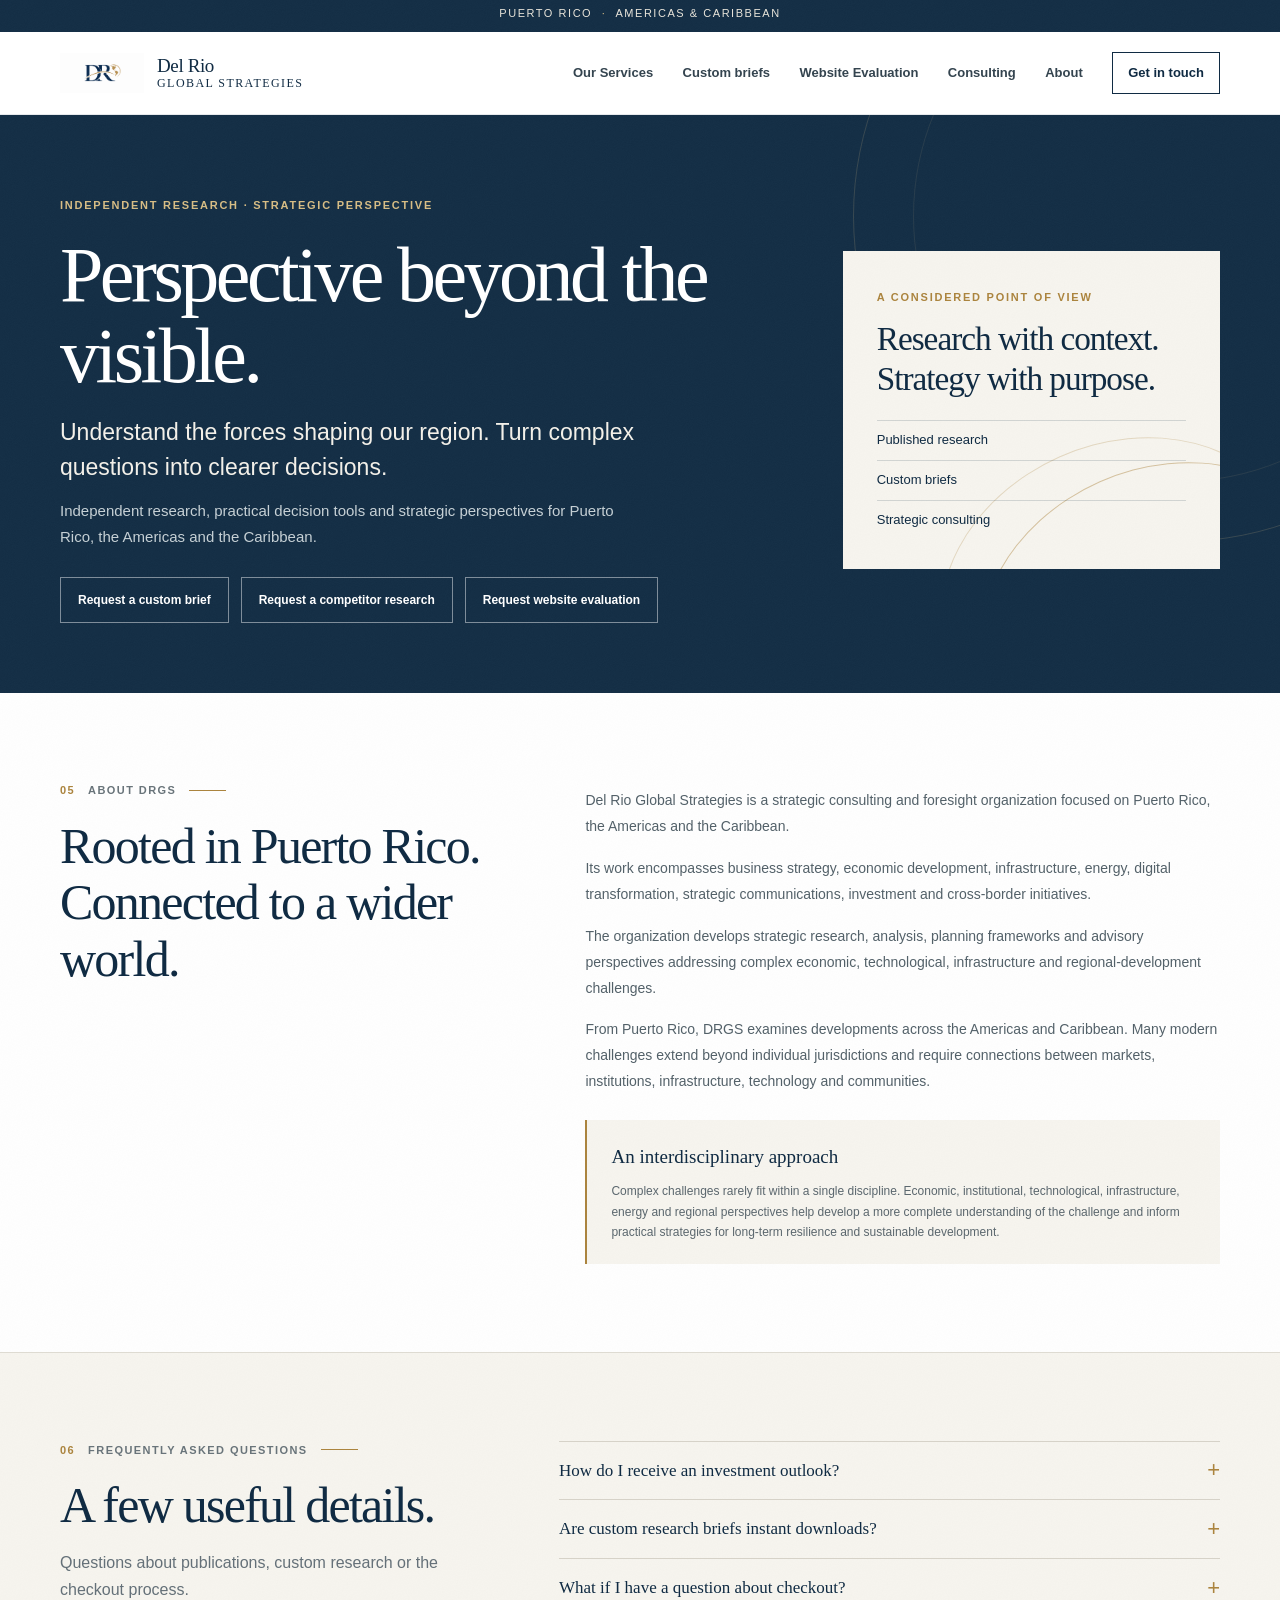
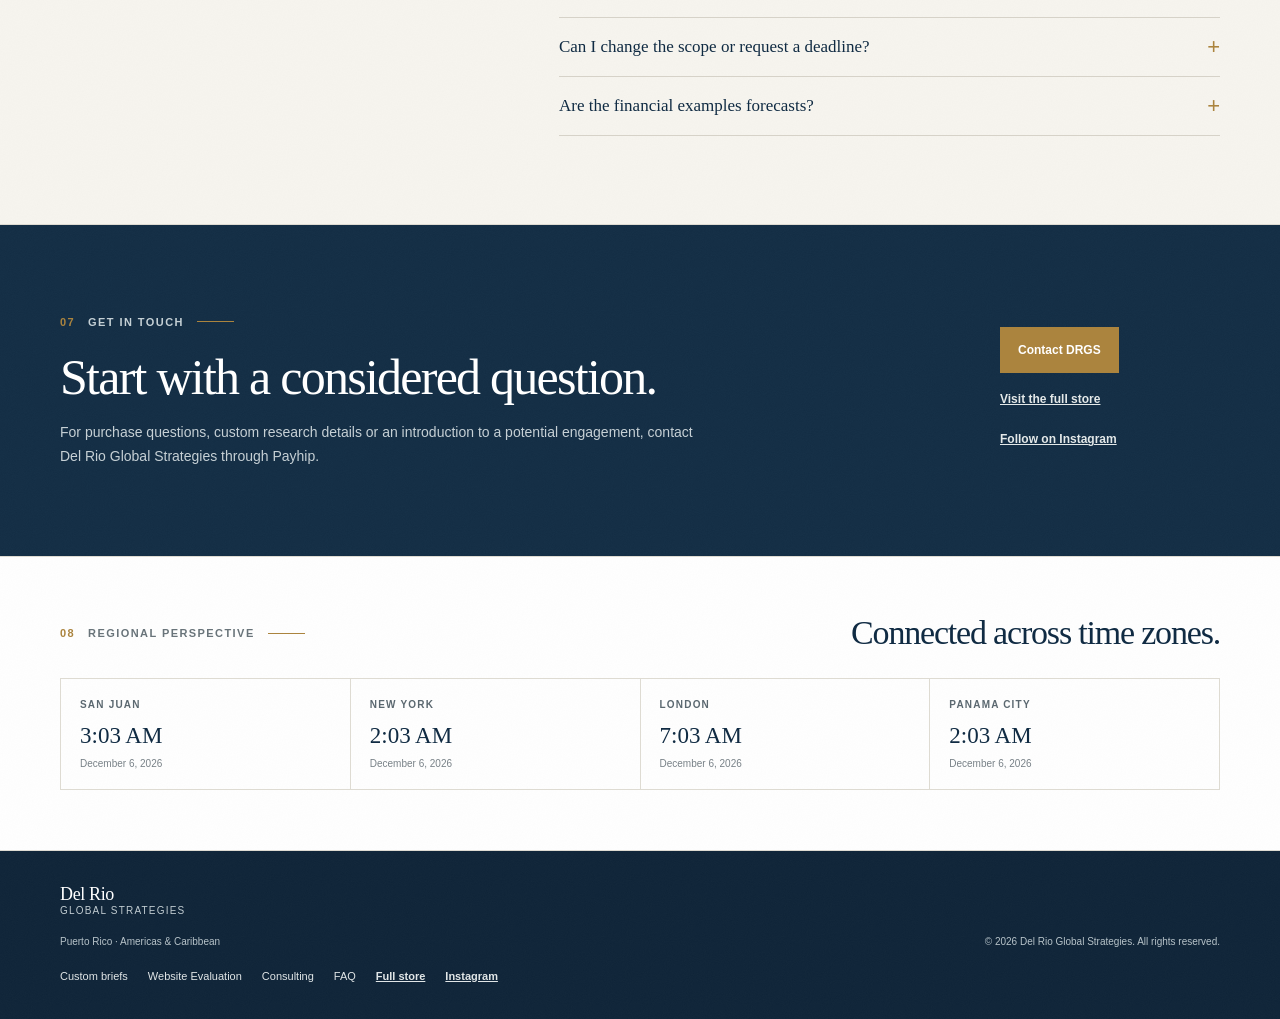
==== commit ffed9d0b: "Move services to dedicated page Co-authored-by: Copilot <223556219+Copilot@users.noreply.github.com>" ====
--- a/index.html
+++ b/index.html
@@ -54,9 +54,10 @@
       </button>
 
       <nav class="primary-navigation" id="primary-navigation" aria-label="Main navigation">
-        <a href="#briefs">Custom briefs</a>
-        <a href="#website-evaluation">Website Evaluation</a>
-        <a href="#consulting">Consulting</a>
+        <a href="/services/">Our Services</a>
+        <a href="/services/#briefs">Custom briefs</a>
+        <a href="/services/#website-evaluation">Website Evaluation</a>
+        <a href="/services/#consulting">Consulting</a>
         <a href="#about">About</a>
         <a class="nav-contact" href="#contact">Get in touch</a>
       </nav>
@@ -72,9 +73,9 @@
           <p class="hero-lede">Understand the forces shaping our region. Turn complex questions into clearer decisions.</p>
           <p class="hero-description">Independent research, practical decision tools and strategic perspectives for Puerto Rico, the Americas and the Caribbean.</p>
           <div class="hero-actions">
-            <a class="button button-outline-light" href="#briefs">Request a custom brief</a>
-            <a class="button button-outline-light" href="#competitor-research">Request a competitor research</a>
-            <a class="button button-outline-light" href="#website-evaluation">Request website evaluation</a>
+            <a class="button button-outline-light" href="/services/#briefs">Request a custom brief</a>
+            <a class="button button-outline-light" href="/services/#competitor-research">Request a competitor research</a>
+            <a class="button button-outline-light" href="/services/#website-evaluation">Request website evaluation</a>
           </div>
         </div>
 
@@ -87,277 +88,6 @@
             <li>Strategic consulting</li>
           </ul>
         </aside>
-      </div>
-    </section>
-
-    <section class="section briefs-section" id="briefs" aria-labelledby="briefs-title">
-      <div class="section-inner">
-        <header class="section-heading">
-          <p class="section-number">01 <span>Custom research briefs</span></p>
-          <h2 id="briefs-title">Your question. A considered answer.</h2>
-          <p class="section-intro">Commission a focused, source-linked PDF prepared around your research question and agreed scope.</p>
-        </header>
-
-        <div class="brief-grid">
-          <article class="brief-card brief-essential">
-            <div class="brief-card-heading">
-              <div><p class="section-kicker">A focused inquiry</p><h3>Essential Research Brief</h3></div>
-              <p class="brief-price">$75 <span>USD</span></p>
-            </div>
-            <p class="brief-summary">A clear, concise response to one focused research question.</p>
-            <ul class="brief-features">
-              <li>One focused research question</li>
-              <li>3–5 page PDF</li>
-              <li>Executive summary, key findings and relevant public data</li>
-              <li>Implications, source links, research date and limitations</li>
-              <li>One round of minor revisions</li>
-            </ul>
-            <p class="delivery-note"><strong>Delivery:</strong> 3–5 business days after scope confirmation, payment and receipt of all required information.</p>
-            <a class="button button-gold brief-order" href="https://payhip.com/b/uPwYZ" target="_blank" rel="noopener noreferrer">Order Essential Brief</a>
-          </article>
-
-          <article class="brief-card brief-expanded">
-            <div class="brief-card-heading">
-              <div><p class="section-kicker">A wider examination</p><h3>Expanded Research Brief</h3></div>
-              <p class="brief-price">$150 <span>USD</span></p>
-            </div>
-            <p class="brief-summary">A deeper look at related questions within one agreed topic.</p>
-            <ul class="brief-features">
-              <li>Up to three related questions within one agreed topic</li>
-              <li>6–10 page PDF</li>
-              <li>Executive summary, detailed findings and relevant public data</li>
-              <li>Useful comparison tables, implications, source links, research date and limitations</li>
-              <li>One round of minor revisions</li>
-            </ul>
-            <p class="delivery-note"><strong>Delivery:</strong> 5–7 business days after scope confirmation, payment and receipt of all required information.</p>
-            <a class="button button-gold brief-order" href="https://payhip.com/b/k3wly" target="_blank" rel="noopener noreferrer">Order Expanded Brief</a>
-          </article>
-        </div>
-
-        <div class="brief-process">
-          <h3>How it works</h3>
-          <ol class="brief-steps">
-            <li><span>01</span><p>Submit your research details at Payhip checkout.</p></li>
-            <li><span>02</span><p>DRGS reviews your answers and confirms the scope by email.</p></li>
-            <li><span>03</span><p>Your personalized PDF is delivered by email.</p></li>
-          </ol>
-        </div>
-
-        <aside class="brief-boundaries">
-          <h3>A note on timing and scope</h3>
-          <p>Custom briefs are prepared after scope confirmation and are not instant downloads. Preferred deadlines are subject to confirmation. Interviews, original surveys, paid databases, financial forecasts and ongoing monitoring are outside these packages.</p>
-        </aside>
-      </div>
-    </section>
-
-    <section class="section competitor-section" id="competitor-research" aria-labelledby="competitor-title">
-      <div class="section-inner">
-        <header class="section-heading">
-          <p class="section-number">02 <span>Competitor research</span></p>
-          <h2 id="competitor-title">Know your competition. See your opportunities.</h2>
-          <p class="section-intro">Understand your competitive landscape through research into public pricing, services, brand positioning, and market presence. Del Rio Global Strategies turns publicly available information into clear comparisons and practical insights, helping you assess differences, identify potential opportunities, and make informed business decisions.</p>
-        </header>
-
-        <div class="brief-grid">
-          <article class="brief-card brief-essential">
-            <div class="brief-card-heading">
-              <div><p class="section-kicker">Package details</p></div>
-              <p class="brief-price">$150 <span>USD</span></p>
-            </div>
-            <ul class="brief-features">
-              <li>Up to 3 competitors</li>
-              <li>One industry and geographic market</li>
-              <li>6–10 page PDF</li>
-              <li>Delivery within 5 business days after scope confirmation, payment, and receipt of required information</li>
-              <li>One round of minor revisions within the agreed scope</li>
-            </ul>
-            <a class="competitor-link" href="https://payhip.com/b/kKWS9" target="_blank" rel="noopener noreferrer">View package</a>
-          </article>
-          <article class="brief-card brief-essential">
-            <div class="brief-card-heading">
-              <div><p class="section-kicker">Package details</p></div>
-              <p class="brief-price">From $300 <span>USD</span></p>
-            </div>
-            <p class="brief-summary">A deeper comparison of up to five competitors’ public pricing, services, positioning, promotions, sales channels, and online presence. Includes analysis of your business’s positioning, competitive differences, and potential opportunities.</p>
-            <ul class="brief-features">
-              <li>Up to 5 competitors</li>
-              <li>One industry and geographic market</li>
-              <li>12–20 page branded PDF</li>
-              <li>Excel comparison file with findings and source links</li>
-              <li>Delivery within 7–10 business days after scope confirmation, payment, and receipt of required information</li>
-              <li>One round of minor revisions within the agreed scope</li>
-              <li>Final pricing depends on the agreed scope; additional charges require client approval</li>
-            </ul>
-            <a class="competitor-link" href="https://payhip.com/b/xVJtj" target="_blank" rel="noopener noreferrer">View package</a>
-          </article>
-        </div>
-      </div>
-    </section>
-
-    <section class="section evaluation-section" id="website-evaluation" aria-labelledby="evaluation-title">
-      <div class="section-inner">
-        <header class="section-heading">
-          <p class="section-number">03 <span>Website Evaluation</span></p>
-          <h2 id="evaluation-title">A clearer view of your website experience.</h2>
-        </header>
-
-        <div class="evaluation-grid">
-          <article class="brief-card brief-essential evaluation-card">
-            <div class="brief-card-heading">
-              <div>
-                <p class="section-kicker">Independent website review</p>
-                <h3>Website Evaluation</h3>
-              </div>
-              <p class="brief-price">$200 <span>USD</span></p>
-            </div>
-            <p class="brief-summary">One website · Up to 10-page PDF report</p>
-            <p class="evaluation-description">An independent assessment of your website’s design, messaging, navigation, mobile usability, accessibility opportunities, and visitor experience.</p>
-            <p class="evaluation-description">Identify strengths, usability barriers, and practical opportunities to improve your website’s clarity, functionality, and overall effectiveness.</p>
-
-            <div class="evaluation-detail-group">
-              <h4>Deliverables</h4>
-              <ul class="evaluation-deliverables">
-                <li><strong>Up to 10-page PDF report</strong><span>Professionally prepared website evaluation with documented findings, observations, and recommendations. The page limit applies to the report, not the number of website pages reviewed.</span></li>
-                <li><strong>Website evaluation scorecard</strong><span>Structured assessment of design, communication, navigation, mobile usability, and visitor experience.</span></li>
-                <li><strong>Improvement opportunity assessment</strong><span>Identification of website strengths, usability concerns, accessibility opportunities, and areas requiring attention.</span></li>
-                <li><strong>Prioritized improvement recommendations</strong><span>Practical recommendations organized by importance to support informed website improvement decisions.</span></li>
-              </ul>
-            </div>
-
-            <div class="evaluation-detail-group evaluation-delivery">
-              <h4>Delivery</h4>
-              <p>5–7 business days following receipt of required information and confirmation of the evaluation scope.</p>
-            </div>
-            <a class="button button-gold brief-order" href="https://payhip.com/b/CWGIq" target="_blank" rel="noopener noreferrer">Request a website evaluation</a>
-          </article>
-          <article class="brief-card brief-essential evaluation-card evaluation-premium">
-            <div class="brief-card-heading">
-              <div>
-                <p class="section-kicker">Premium competitive intelligence</p>
-                <h3>Website Competitive Intelligence &amp; Strategic Positioning Report</h3>
-              </div>
-              <p class="brief-price">$400 <span>USD</span></p>
-            </div>
-            <p class="brief-summary">Four websites · 20–25 page PDF report</p>
-            <p class="evaluation-description">A comprehensive independent competitive intelligence assessment examining your organization’s website alongside three relevant competitors.</p>
-            <p class="evaluation-description">This premium research service evaluates digital market positioning, brand communication, customer experience, digital credibility, and competitive differentiation to identify strategic business opportunities.</p>
-            <p class="evaluation-description">The objective is to provide organizations with actionable competitive intelligence, helping them understand their digital market position, identify competitive strengths and weaknesses, and make informed strategic decisions.</p>
-
-            <div class="evaluation-detail-group">
-              <h4>Premium Deliverables</h4>
-              <ul class="evaluation-deliverables">
-                <li><strong>20–25 page PDF report</strong><span>Professionally designed executive research publication with findings, evidence, and recommendations.</span></li>
-                <li><strong>Competitive intelligence scorecard</strong><span>Consistent, transparent evaluation of four websites across defined strategic categories.</span></li>
-                <li><strong>Strategic opportunity matrix</strong><span>Comparison of competitive strengths, weaknesses, differentiation opportunities, and potential business relevance.</span></li>
-                <li><strong>90-day strategic action plan</strong><span>Prioritized improvements, expected strategic benefits, and suggested implementation sequence.</span></li>
-              </ul>
-            </div>
-
-            <div class="evaluation-detail-group">
-              <h4>Research Scope</h4>
-              <p>The assessment includes one client website and three relevant competitor websites. Research is conducted using publicly accessible information and independently observable digital indicators.</p>
-              <p>The service does not require private website analytics, administrator credentials, or confidential business records.</p>
-            </div>
-
-            <div class="evaluation-detail-group evaluation-delivery">
-              <h4>Delivery</h4>
-              <p>Estimated delivery within 5–7 business days following receipt of all required client information and confirmation of the research scope.</p>
-              <p>The final deliverable is a professionally designed 20–25 page PDF report delivered electronically.</p>
-            </div>
-            <a class="button button-gold brief-order" href="https://payhip.com/b/67AZQ" target="_blank" rel="noopener noreferrer">Request a competitive intelligence report</a>
-          </article>
-        </div>
-      </div>
-    </section>
-
-    <section class="section consulting-section" id="consulting" aria-labelledby="consulting-title">
-      <div class="section-inner">
-        <header class="section-heading">
-          <p class="section-number">04 <span>Strategic consulting</span></p>
-          <h2 id="consulting-title">When the question becomes a project.</h2>
-          <p class="section-intro">A deliberately focused approach for complex matters where economic, institutional, technological and regional forces converge.</p>
-        </header>
-
-        <div class="focus-area-heading">
-          <h3>Areas of focus</h3>
-          <p>Engagements are selective, with scope, deliverables, timing and fees agreed separately.</p>
-        </div>
-        <div class="focus-grid">
-          <article class="focus-card"><span>01</span><h4>Economic Development</h4><p>Economic strategy, regional development, market analysis and long-term growth frameworks.</p></article>
-          <article class="focus-card"><span>02</span><h4>Infrastructure &amp; Resilience</h4><p>Infrastructure, resilience, critical systems and development.</p></article>
-          <article class="focus-card"><span>03</span><h4>Energy &amp; Sustainability</h4><p>Energy systems, sustainability, resilience, transition and regional energy strategy.</p></article>
-          <article class="focus-card"><span>04</span><h4>Digital Transformation &amp; Technology</h4><p>Technology, digital systems, emerging technologies and strategic transformation.</p></article>
-          <article class="focus-card"><span>05</span><h4>Investment &amp; Cross-Border Strategy</h4><p>Investment perspectives, international markets and cross-border opportunities.</p></article>
-          <article class="focus-card"><span>06</span><h4>Strategic Communications</h4><p>Research-driven communications, public information, strategic narratives and stakeholder engagement.</p></article>
-          <article class="focus-card"><span>07</span><h4>Regional Foresight</h4><p>Perspectives on regional change, emerging challenges and long-term development.</p></article>
-          <article class="focus-card"><span>08</span><h4>Governance &amp; Institutional Strategy</h4><p>Governance frameworks, organizational decision-making, public-sector considerations and institutional development.</p></article>
-          <article class="focus-card"><span>09</span><h4>Risk, Security &amp; Continuity</h4><p>Strategic risk assessment, resilience, continuity planning and operational stability.</p></article>
-        </div>
-
-        <div class="consulting-approach">
-          <div class="approach-heading">
-            <p class="section-kicker">A structured, adaptive method</p>
-            <h3>From initial assessment to continuity.</h3>
-            <p>Each engagement is organized around defined objectives, scope, responsibilities and agreed deliverables.</p>
-          </div>
-          <ol class="approach-list">
-            <li><span>01</span><div><h4>Initial assessment</h4><p>Define the challenge, objectives, operating environment, constraints, stakeholders, available resources and desired outcomes. Establish the initial scope and determine what information or expertise is required.</p></div></li>
-            <li><span>02</span><div><h4>Strategic framework</h4><p>Translate the initial assessment into a strategic framework. Identify priorities, critical questions, decision points, potential courses of action and the conditions that may affect execution.</p></div></li>
-            <li><span>03</span><div><h4>Project design and scope</h4><p>Establish the project architecture, including scope, workstreams, responsibilities, milestones, timelines, deliverables, decision authorities and appropriate measures of progress.</p></div></li>
-            <li><span>04</span><div><h4>Research and due diligence</h4><p>Gather and evaluate relevant information, conduct research and analysis, examine assumptions, identify material risks and opportunities, and develop an evidence-based understanding of the challenge.</p></div></li>
-            <li><span>05</span><div><h4>Coordination and execution</h4><p>Coordinate approved workstreams, participants, specialists and external resources. Manage priorities, dependencies, timelines, communications and emerging issues while maintaining alignment with the engagement objectives.</p></div></li>
-            <li><span>06</span><div><h4>Monitoring and adaptation</h4><p>Monitor progress against agreed objectives, milestones and deliverables. Assess changing circumstances, new information, risks and dependencies, adapting the project approach when necessary.</p></div></li>
-            <li><span>07</span><div><h4>Review and delivery</h4><p>Conduct structured reviews of findings, work products and outcomes. Refine and validate deliverables before presenting final recommendations, analysis, plans or other agreed outputs.</p></div></li>
-            <li><span>08</span><div><h4>Closeout and continuity</h4><p>Complete the agreed engagement, document key findings and decisions, identify outstanding matters, and establish appropriate next steps, follow-on work or continuing advisory support where applicable.</p></div></li>
-          </ol>
-        </div>
-
-        <div class="engagement-principles">
-          <h3>Engagement principles</h3>
-          <div class="principles-grid">
-            <p><strong>Structured.</strong> Defined objectives, scope, responsibilities and deliverables.</p>
-            <p><strong>Discreet.</strong> Information and engagement details receive appropriate professional discretion.</p>
-            <p><strong>Adaptive.</strong> The methodology can adjust as information, priorities or circumstances emerge.</p>
-            <p><strong>Outcome-focused.</strong> Work is directed toward useful analysis, decisions, plans or other agreed results.</p>
-          </div>
-        </div>
-
-        <details class="scope-details">
-          <summary>How an engagement is scoped and proposed</summary>
-          <p>Once a matter has been sufficiently understood, DRGS may develop a written proposal defining the appropriate scope, structure and expected outcomes.</p>
-          <ol class="scope-stages">
-            <li><span>01</span> Assessment — understand the matter</li>
-            <li><span>02</span> Scope — define the work</li>
-            <li><span>03</span> Proposal — establish the engagement</li>
-            <li><span>04</span> Review — discuss scope and terms</li>
-            <li><span>05</span> Agreement — confirm the engagement</li>
-            <li><span>06</span> Onboarding — begin the work</li>
-            <li><span>07</span> Execution — conduct the work</li>
-            <li><span>08</span> Delivery and continuity — review and determine next steps</li>
-          </ol>
-        </details>
-
-        <details class="scope-details additional-perspectives">
-          <summary>Additional areas of perspective</summary>
-          <ul>
-            <li>Business strategy and enterprise development</li>
-            <li>Federal proposals and public-private opportunities</li>
-            <li>Cross-border strategy and international considerations</li>
-            <li>Energy and critical systems</li>
-            <li>Emerging technologies</li>
-            <li>Health systems and economic development</li>
-            <li>Legal, regulatory and policy considerations</li>
-            <li>Government, institutional and public-sector strategy</li>
-            <li>Trade, supply chains and market access</li>
-            <li>Geopolitical and global market perspectives</li>
-            <li>Complex strategic planning and foresight</li>
-            <li>Research, intelligence and scenario analysis</li>
-            <li>Strategic partnerships and alternative programming</li>
-            <li>Interdisciplinary strategy across business, government, infrastructure, technology, economics, law, health, investment and international considerations</li>
-          </ul>
-        </details>
-
-        <p class="selective-note">Selective consulting engagements are introduction or referral based. Scope, deliverables, timing and fees are agreed separately.</p>
       </div>
     </section>
 
@@ -448,9 +178,9 @@
       <a class="footer-brand" href="#home">Del Rio <span>Global Strategies</span></a>
       <p class="footer-location">Puerto Rico · Americas &amp; Caribbean</p>
       <nav class="footer-navigation" aria-label="Footer navigation">
-        <a href="#briefs">Custom briefs</a>
-        <a href="#website-evaluation">Website Evaluation</a>
-        <a href="#consulting">Consulting</a>
+        <a href="/services/#briefs">Custom briefs</a>
+        <a href="/services/#website-evaluation">Website Evaluation</a>
+        <a href="/services/#consulting">Consulting</a>
         <a href="#faq">FAQ</a>
         <a href="https://payhip.com/DelRioGlobalStrategies" target="_blank" rel="noopener noreferrer">Full store</a>
         <a href="https://www.instagram.com/delrioglobalstrategies/" target="_blank" rel="noopener noreferrer">Instagram</a>
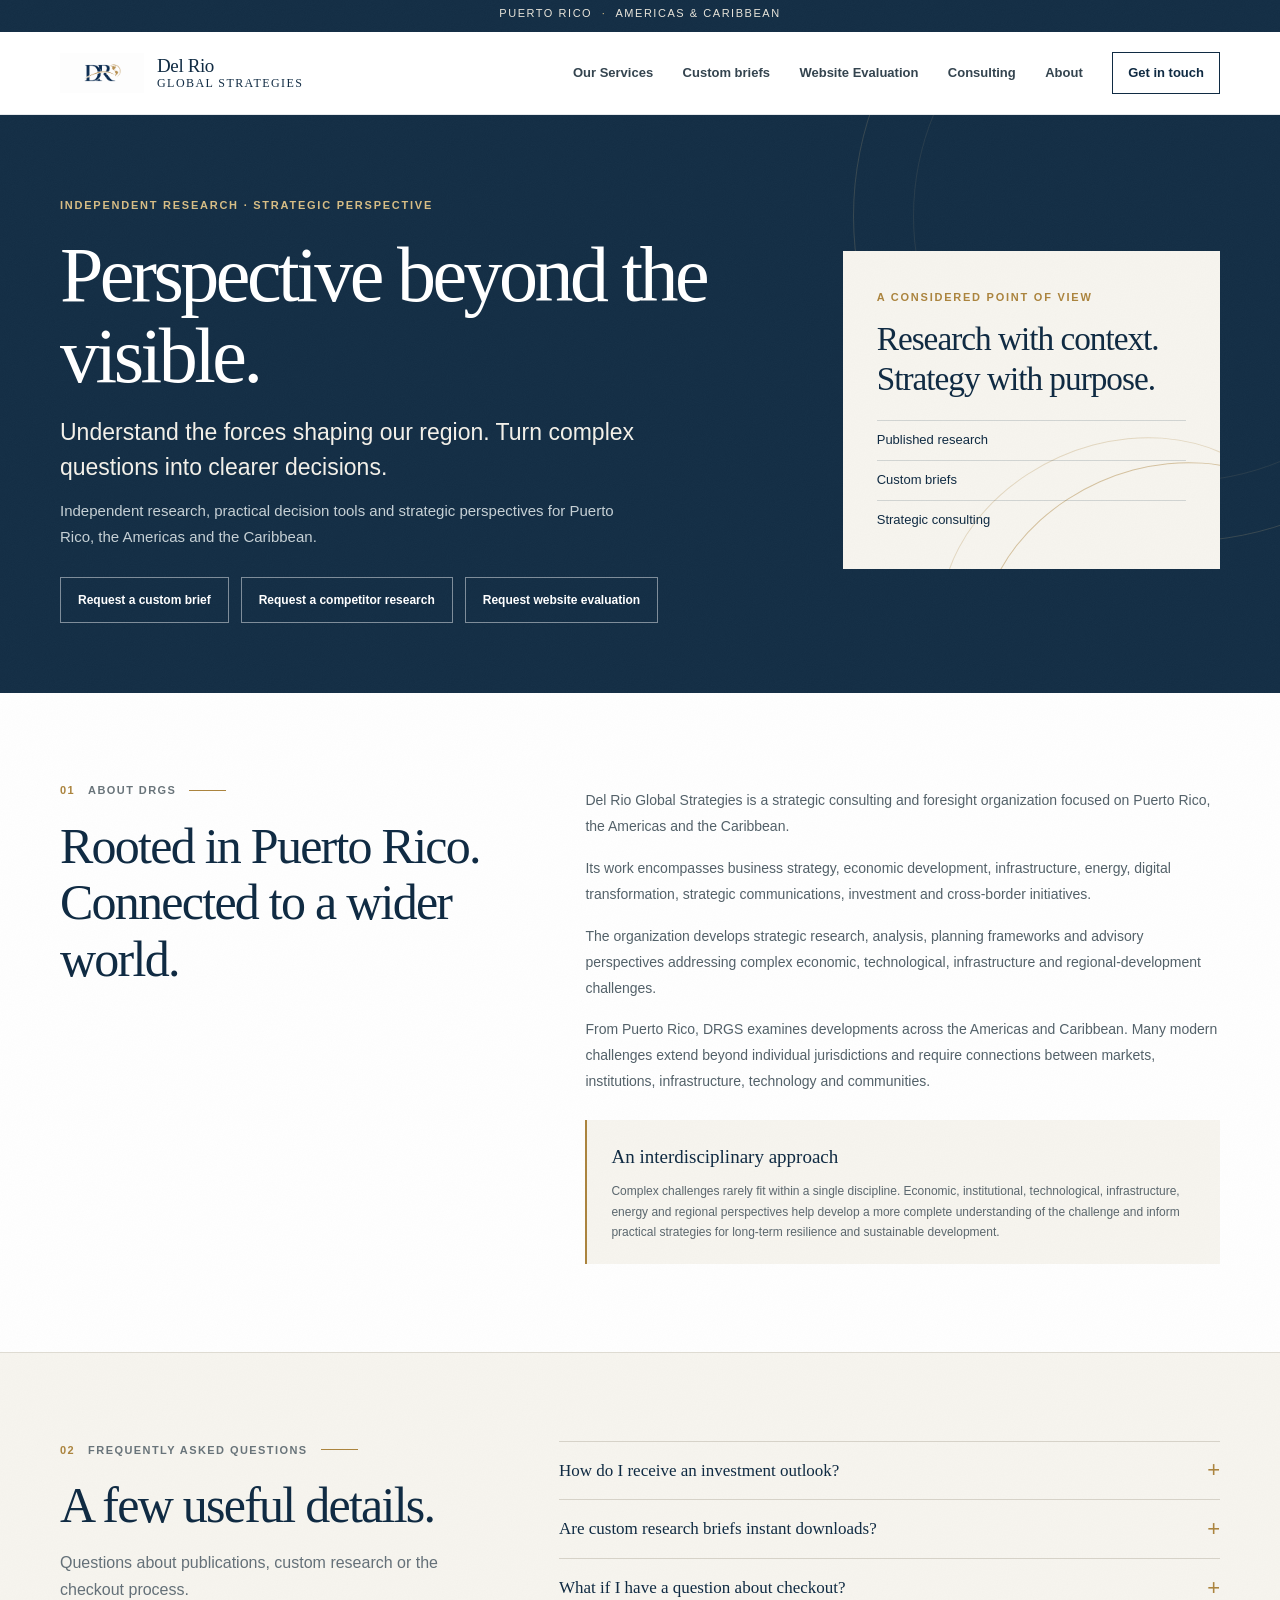
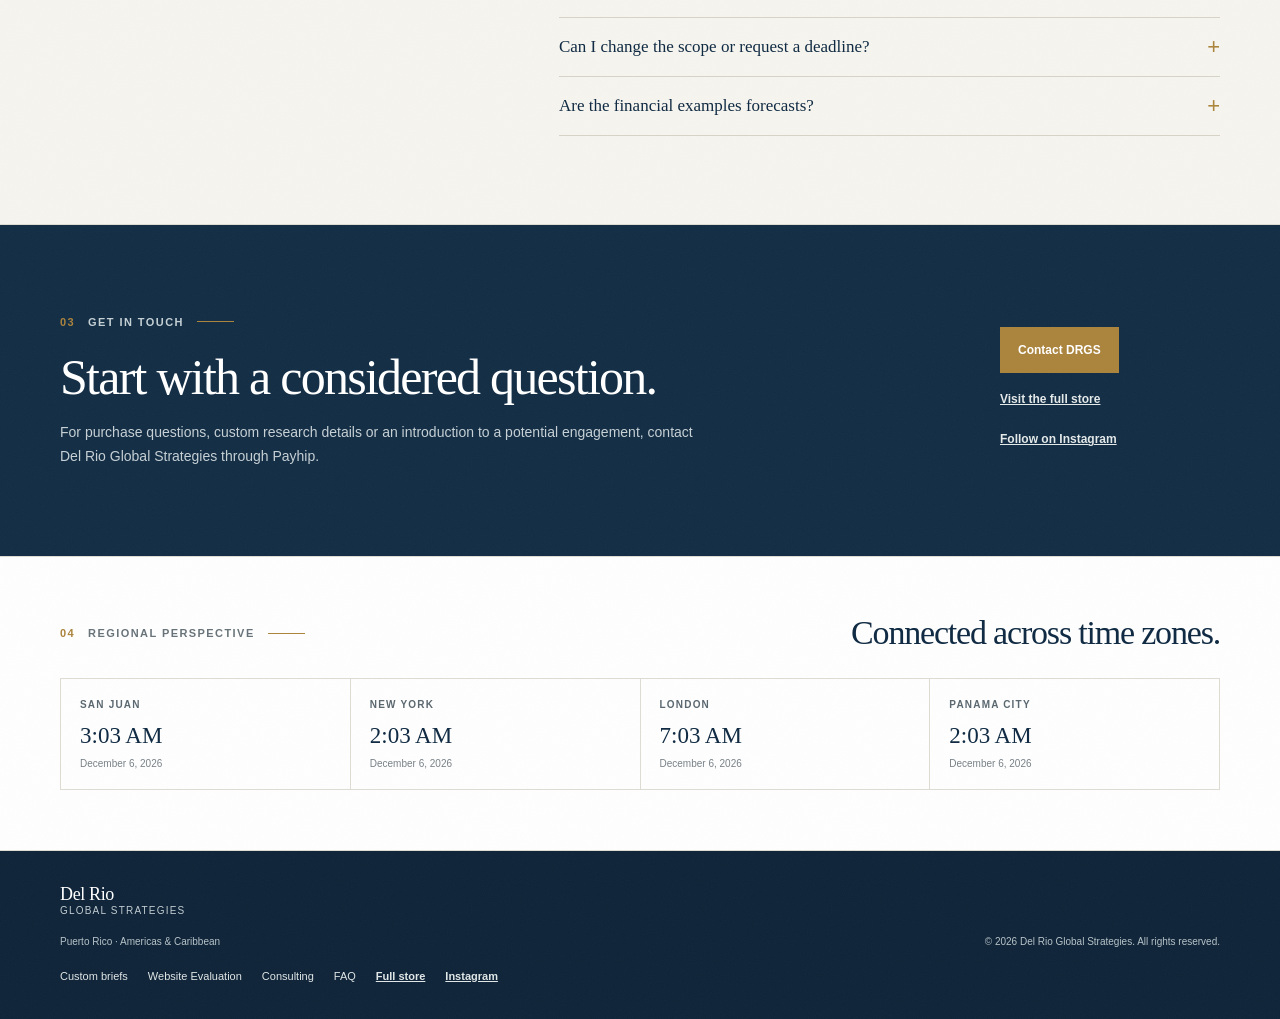
==== commit 6a8c23c0: "Renumber homepage sections Co-authored-by: Copilot <223556219+Copilot@users.noreply.github.com>" ====
--- a/index.html
+++ b/index.html
@@ -94,7 +94,7 @@
     <section class="section about-section" id="about" aria-labelledby="about-title">
       <div class="section-inner about-layout">
         <div>
-          <p class="section-number">05 <span>About DRGS</span></p>
+          <p class="section-number">01 <span>About DRGS</span></p>
           <h2 id="about-title">Rooted in Puerto Rico. Connected to a wider world.</h2>
         </div>
         <div class="about-copy">
@@ -113,7 +113,7 @@
     <section class="section faq-section" id="faq" aria-labelledby="faq-title">
       <div class="section-inner faq-layout">
         <header class="section-heading">
-          <p class="section-number">06 <span>Frequently asked questions</span></p>
+          <p class="section-number">02 <span>Frequently asked questions</span></p>
           <h2 id="faq-title">A few useful details.</h2>
           <p class="section-intro">Questions about publications, custom research or the checkout process.</p>
         </header>
@@ -145,7 +145,7 @@
     <section class="section contact-section" id="contact" aria-labelledby="contact-title">
       <div class="section-inner contact-layout">
         <div>
-          <p class="section-number">07 <span>Get in touch</span></p>
+          <p class="section-number">03 <span>Get in touch</span></p>
           <h2 id="contact-title">Start with a considered question.</h2>
           <p>For purchase questions, custom research details or an introduction to a potential engagement, contact Del Rio Global Strategies through Payhip.</p>
         </div>
@@ -160,7 +160,7 @@
     <section class="section clocks-section" id="global-times" aria-labelledby="global-times-title">
       <div class="section-inner">
         <header class="clocks-heading">
-          <p class="section-number">08 <span>Regional perspective</span></p>
+          <p class="section-number">04 <span>Regional perspective</span></p>
           <h2 id="global-times-title">Connected across time zones.</h2>
         </header>
         <div class="global-times-grid" aria-live="off">
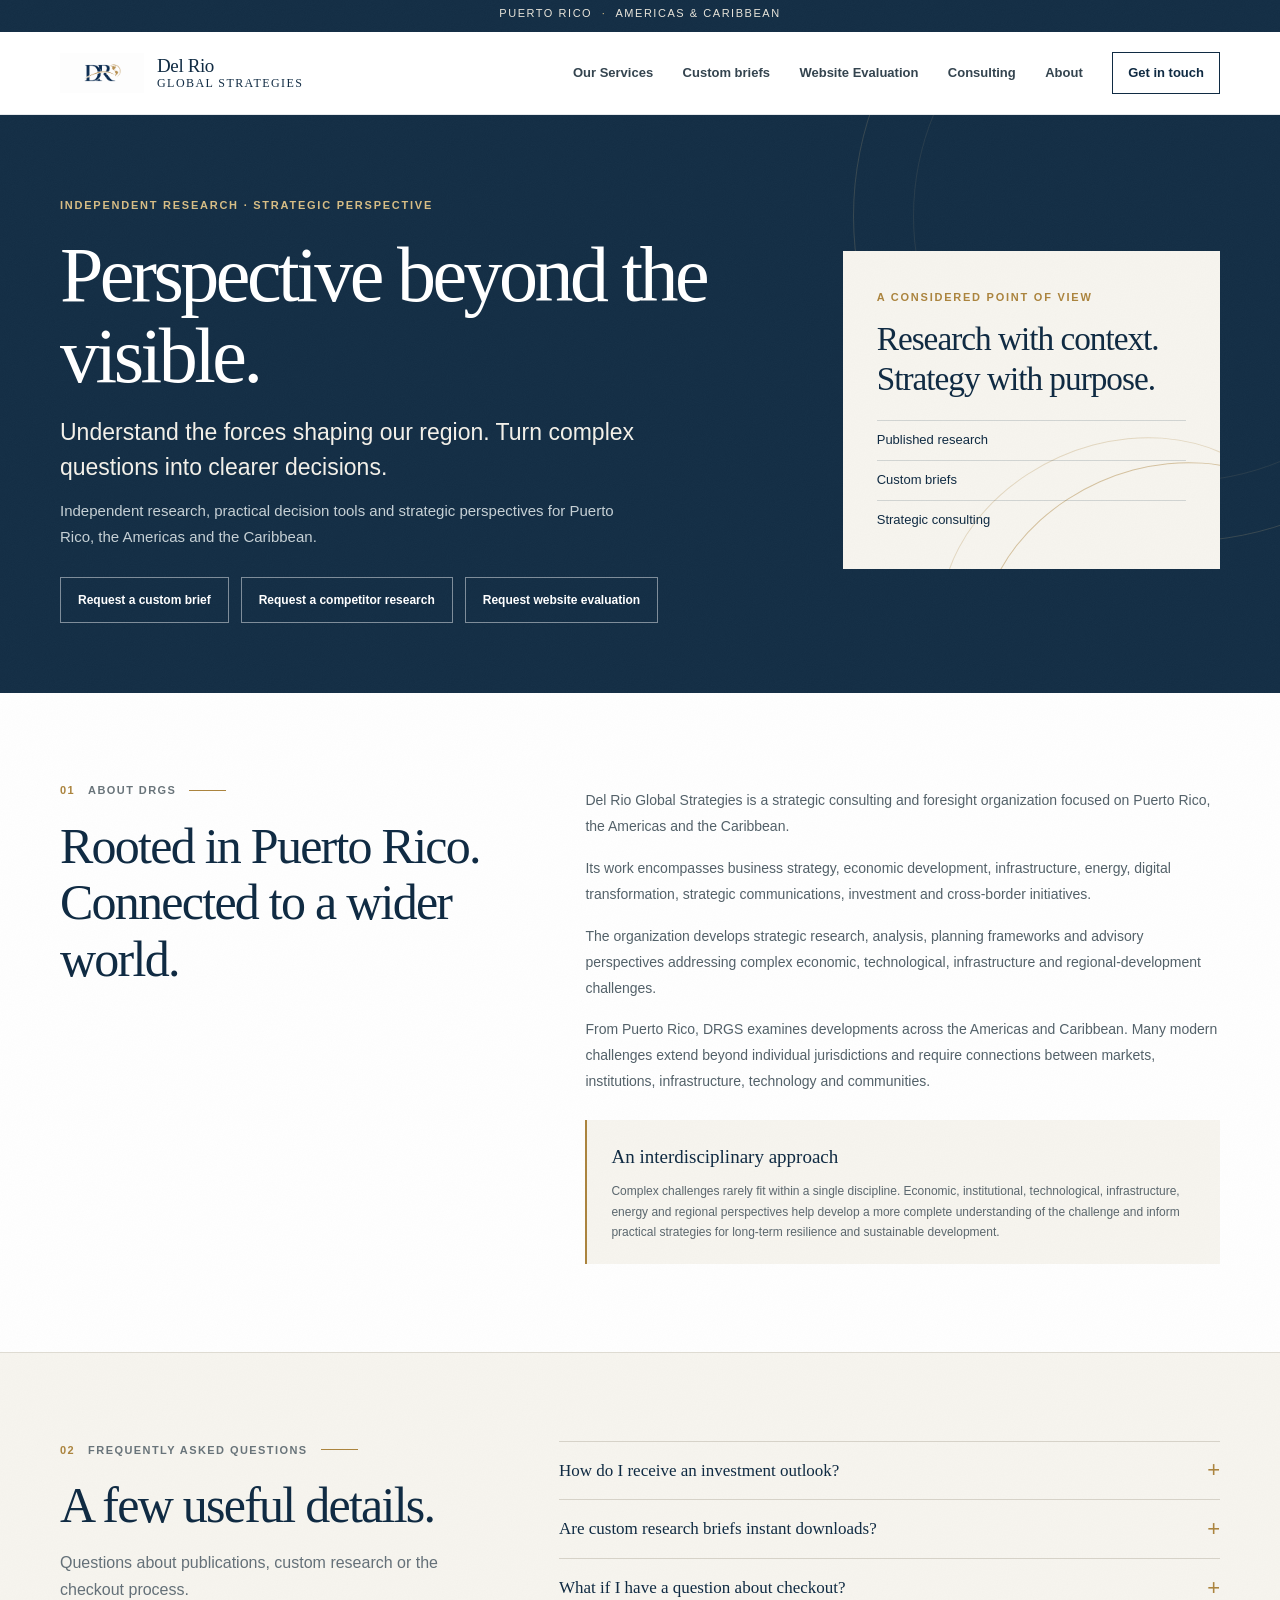
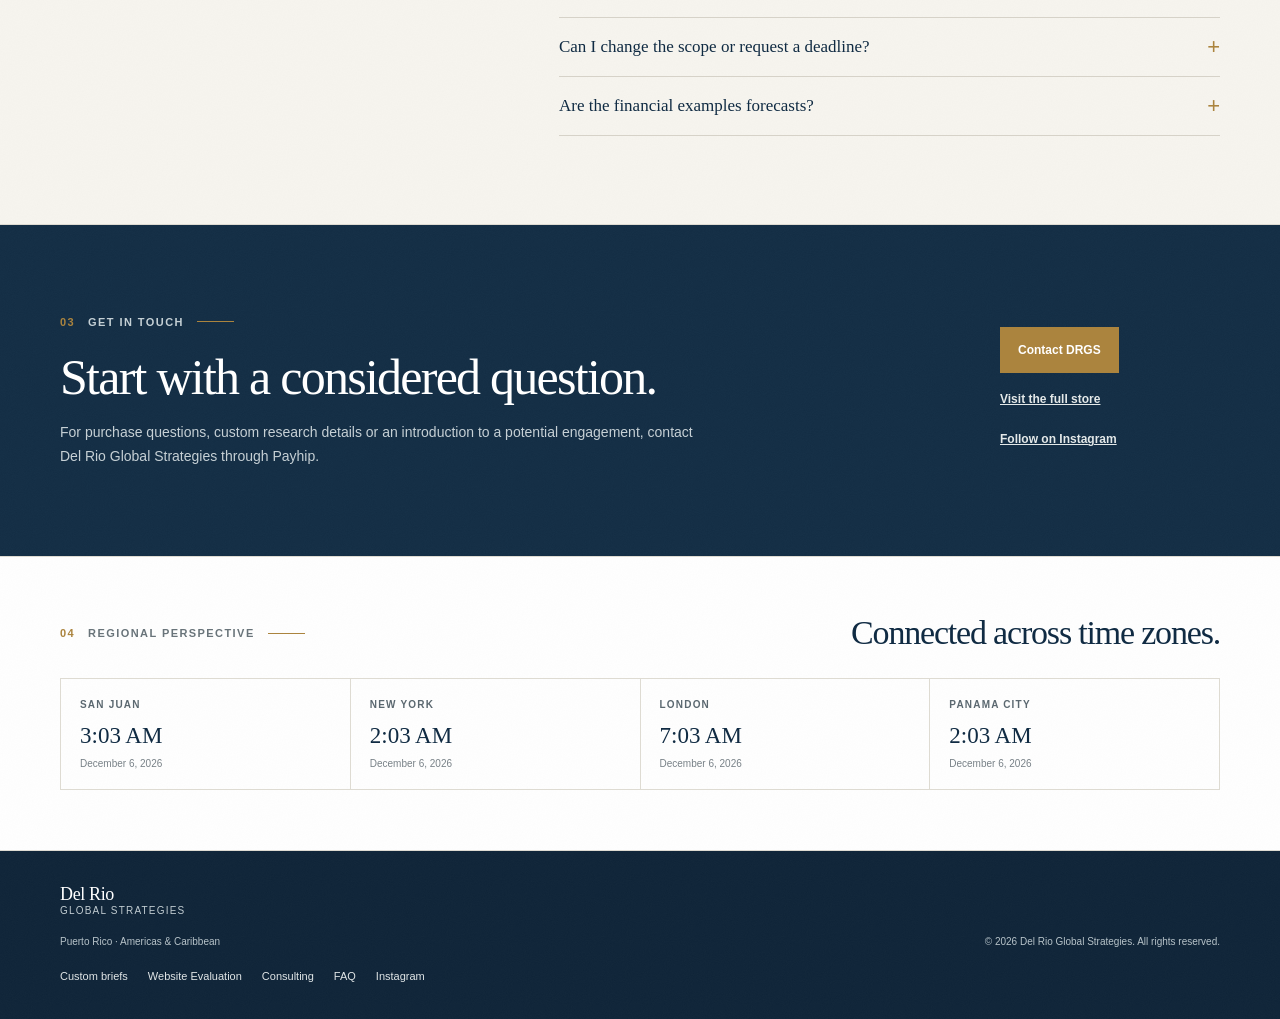
==== commit 623c33f3: "Remove footer emphasis from Instagram link Co-authored-by: Copilot <223556219+Copilot@users.noreply." ====
--- a/index.html
+++ b/index.html
@@ -12,7 +12,7 @@
   <meta property="og:url" content="https://delrioglobalstrategies.com/">
   <meta property="og:site_name" content="Del Rio Global Strategies">
   <title>Del Rio Global Strategies | Perspective beyond the visible</title>
-  <link rel="stylesheet" href="styles.css?v=20261103">
+  <link rel="stylesheet" href="styles.css?v=20261103-footer">
   <script type="application/ld+json">
     {
       "@context": "https://schema.org",
@@ -182,7 +182,6 @@
         <a href="/services/#website-evaluation">Website Evaluation</a>
         <a href="/services/#consulting">Consulting</a>
         <a href="#faq">FAQ</a>
-        <a href="https://payhip.com/DelRioGlobalStrategies" target="_blank" rel="noopener noreferrer">Full store</a>
         <a href="https://www.instagram.com/delrioglobalstrategies/" target="_blank" rel="noopener noreferrer">Instagram</a>
       </nav>
       <p class="copyright">© 2026 Del Rio Global Strategies. All rights reserved.</p>
--- a/styles.css
+++ b/styles.css
@@ -1335,7 +1335,7 @@
   transition: color 160ms ease;
 }
 
-.footer-navigation a[href^="https://"] {
+.footer-navigation a[href^="https://"]:not([href*="instagram.com"]) {
   font-weight: 700;
   text-decoration: underline;
 }
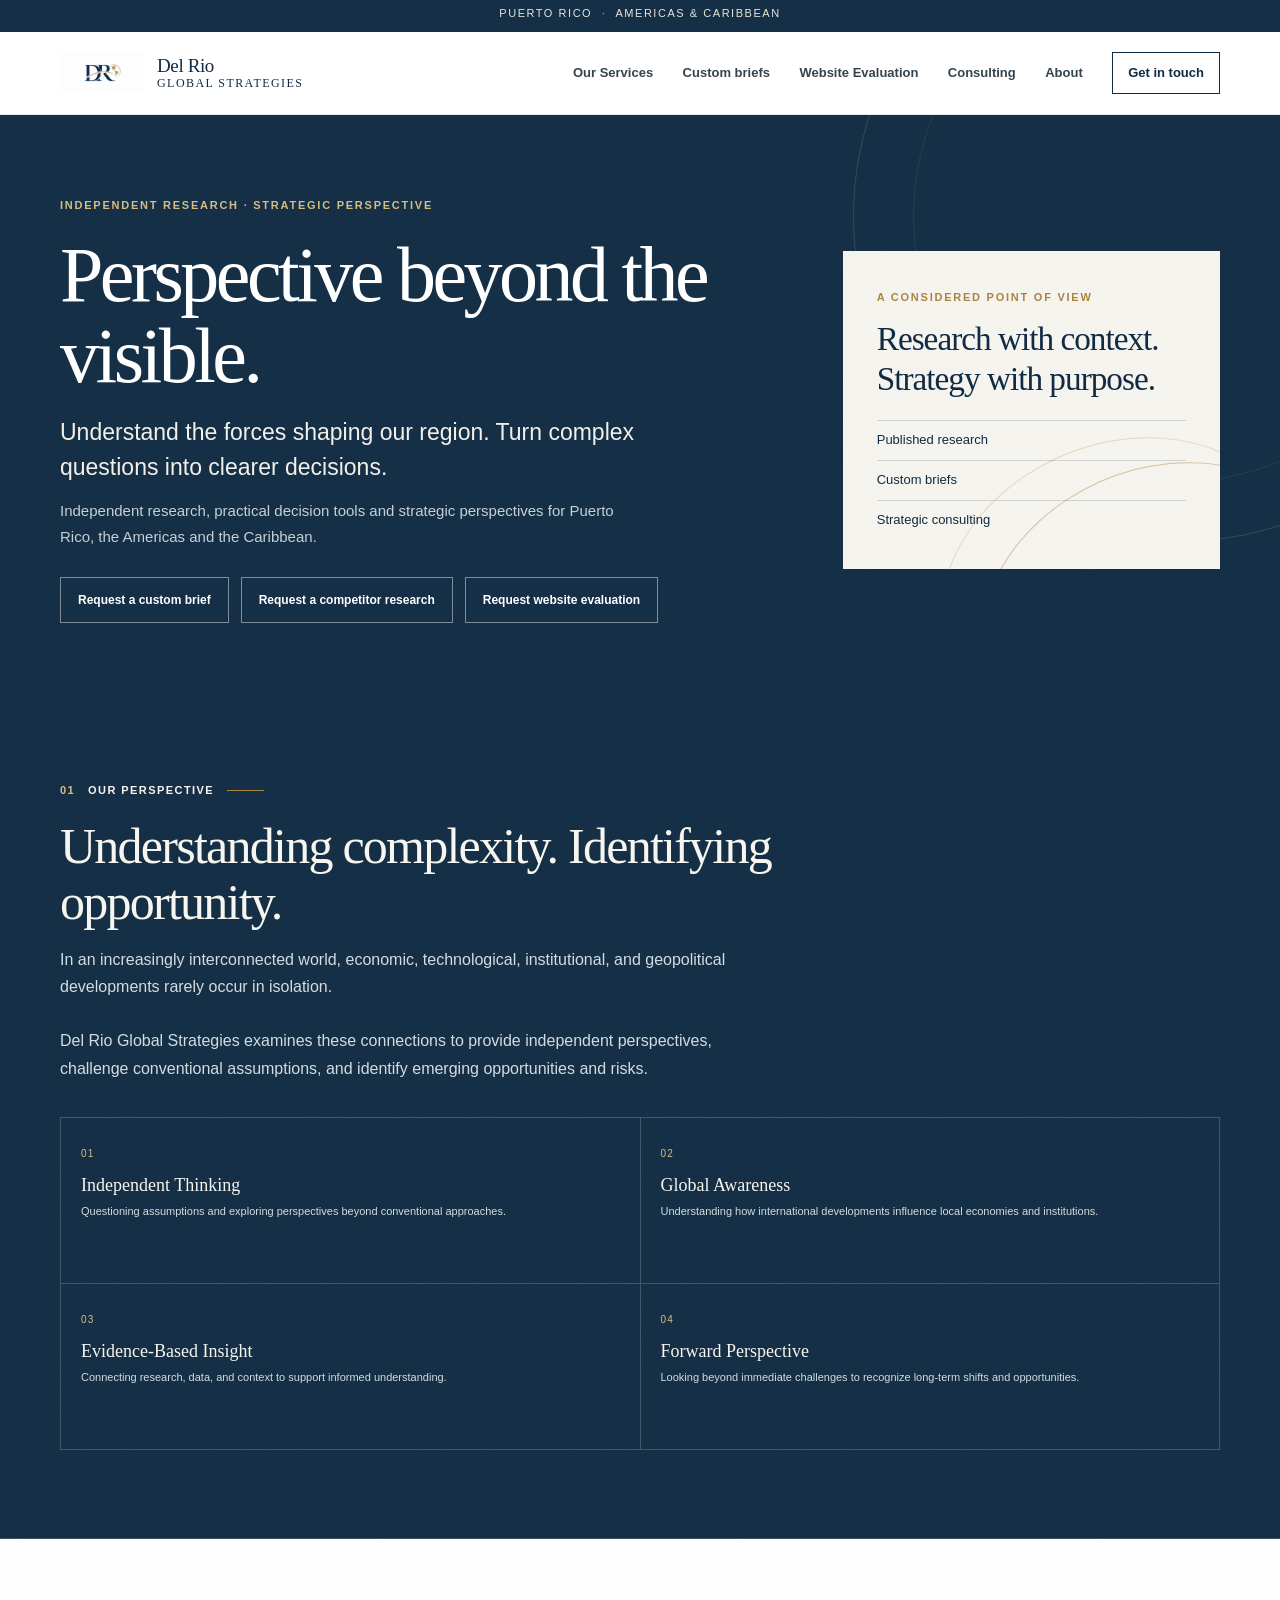
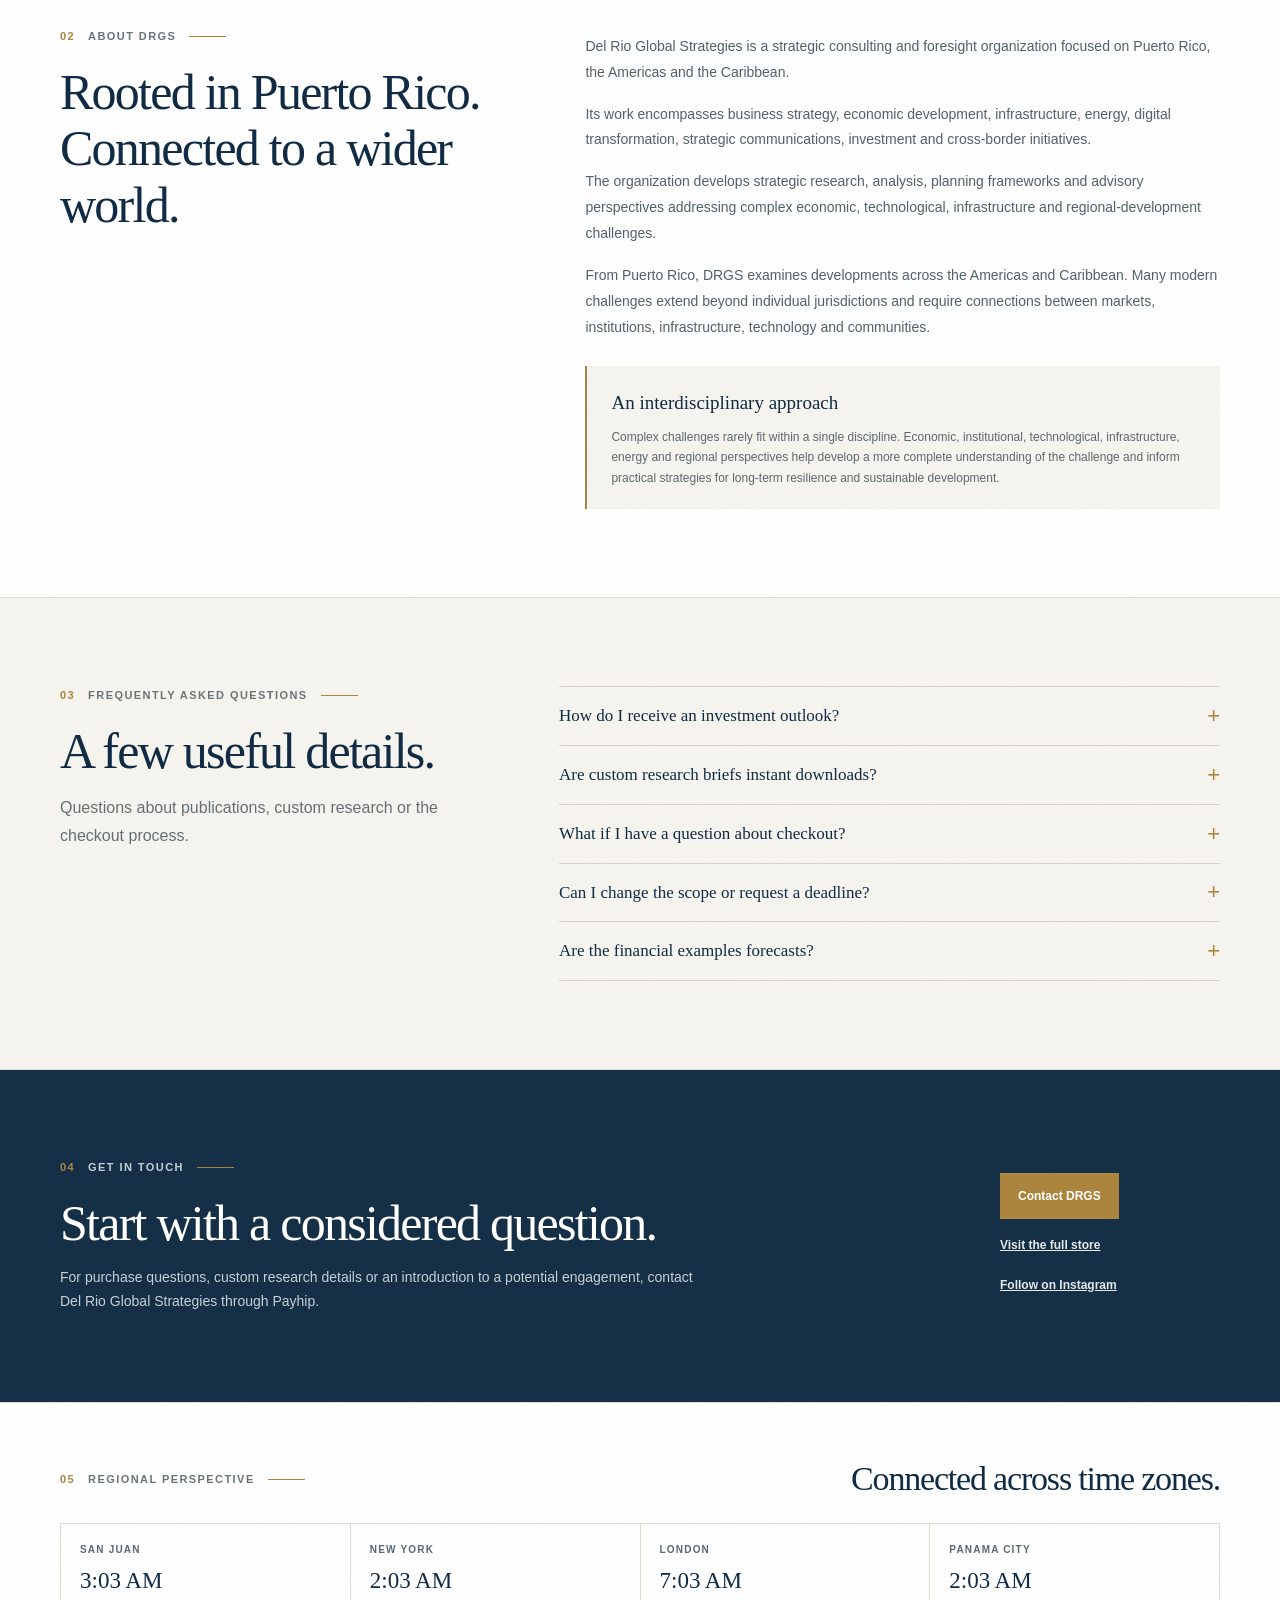
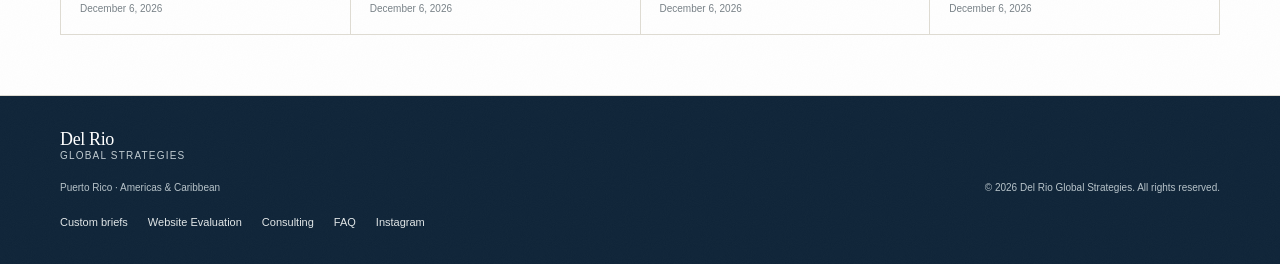
==== commit a84aba5c: "Add homepage perspective section Add the Our Perspective section and number homepage sections sequen" ====
--- a/index.html
+++ b/index.html
@@ -12,7 +12,7 @@
   <meta property="og:url" content="https://delrioglobalstrategies.com/">
   <meta property="og:site_name" content="Del Rio Global Strategies">
   <title>Del Rio Global Strategies | Perspective beyond the visible</title>
-  <link rel="stylesheet" href="styles.css?v=20261103-footer">
+  <link rel="stylesheet" href="styles.css?v=20261103-perspective">
   <script type="application/ld+json">
     {
       "@context": "https://schema.org",
@@ -91,10 +91,27 @@
       </div>
     </section>
 
+    <section class="section consulting-section" id="our-perspective" aria-labelledby="perspective-title">
+      <div class="section-inner">
+        <header class="section-heading">
+          <p class="section-number">01 <span>Our Perspective</span></p>
+          <h2 id="perspective-title">Understanding complexity. Identifying opportunity.</h2>
+          <p class="section-intro">In an increasingly interconnected world, economic, technological, institutional, and geopolitical developments rarely occur in isolation.<br><br>Del Rio Global Strategies examines these connections to provide independent perspectives, challenge conventional assumptions, and identify emerging opportunities and risks.</p>
+        </header>
+
+        <div class="focus-grid perspective-grid">
+          <article class="focus-card"><span>01</span><h4>Independent Thinking</h4><p>Questioning assumptions and exploring perspectives beyond conventional approaches.</p></article>
+          <article class="focus-card"><span>02</span><h4>Global Awareness</h4><p>Understanding how international developments influence local economies and institutions.</p></article>
+          <article class="focus-card"><span>03</span><h4>Evidence-Based Insight</h4><p>Connecting research, data, and context to support informed understanding.</p></article>
+          <article class="focus-card"><span>04</span><h4>Forward Perspective</h4><p>Looking beyond immediate challenges to recognize long-term shifts and opportunities.</p></article>
+        </div>
+      </div>
+    </section>
+
     <section class="section about-section" id="about" aria-labelledby="about-title">
       <div class="section-inner about-layout">
         <div>
-          <p class="section-number">01 <span>About DRGS</span></p>
+          <p class="section-number">02 <span>About DRGS</span></p>
           <h2 id="about-title">Rooted in Puerto Rico. Connected to a wider world.</h2>
         </div>
         <div class="about-copy">
@@ -113,7 +130,7 @@
     <section class="section faq-section" id="faq" aria-labelledby="faq-title">
       <div class="section-inner faq-layout">
         <header class="section-heading">
-          <p class="section-number">02 <span>Frequently asked questions</span></p>
+          <p class="section-number">03 <span>Frequently asked questions</span></p>
           <h2 id="faq-title">A few useful details.</h2>
           <p class="section-intro">Questions about publications, custom research or the checkout process.</p>
         </header>
@@ -145,7 +162,7 @@
     <section class="section contact-section" id="contact" aria-labelledby="contact-title">
       <div class="section-inner contact-layout">
         <div>
-          <p class="section-number">03 <span>Get in touch</span></p>
+          <p class="section-number">04 <span>Get in touch</span></p>
           <h2 id="contact-title">Start with a considered question.</h2>
           <p>For purchase questions, custom research details or an introduction to a potential engagement, contact Del Rio Global Strategies through Payhip.</p>
         </div>
@@ -160,7 +177,7 @@
     <section class="section clocks-section" id="global-times" aria-labelledby="global-times-title">
       <div class="section-inner">
         <header class="clocks-heading">
-          <p class="section-number">04 <span>Regional perspective</span></p>
+          <p class="section-number">05 <span>Regional perspective</span></p>
           <h2 id="global-times-title">Connected across time zones.</h2>
         </header>
         <div class="global-times-grid" aria-live="off">
--- a/styles.css
+++ b/styles.css
@@ -841,6 +841,10 @@
   grid-template-columns: repeat(3, minmax(0, 1fr));
 }
 
+.perspective-grid {
+  grid-template-columns: repeat(2, minmax(0, 1fr));
+}
+
 .focus-card {
   min-width: 0;
   min-height: 166px;
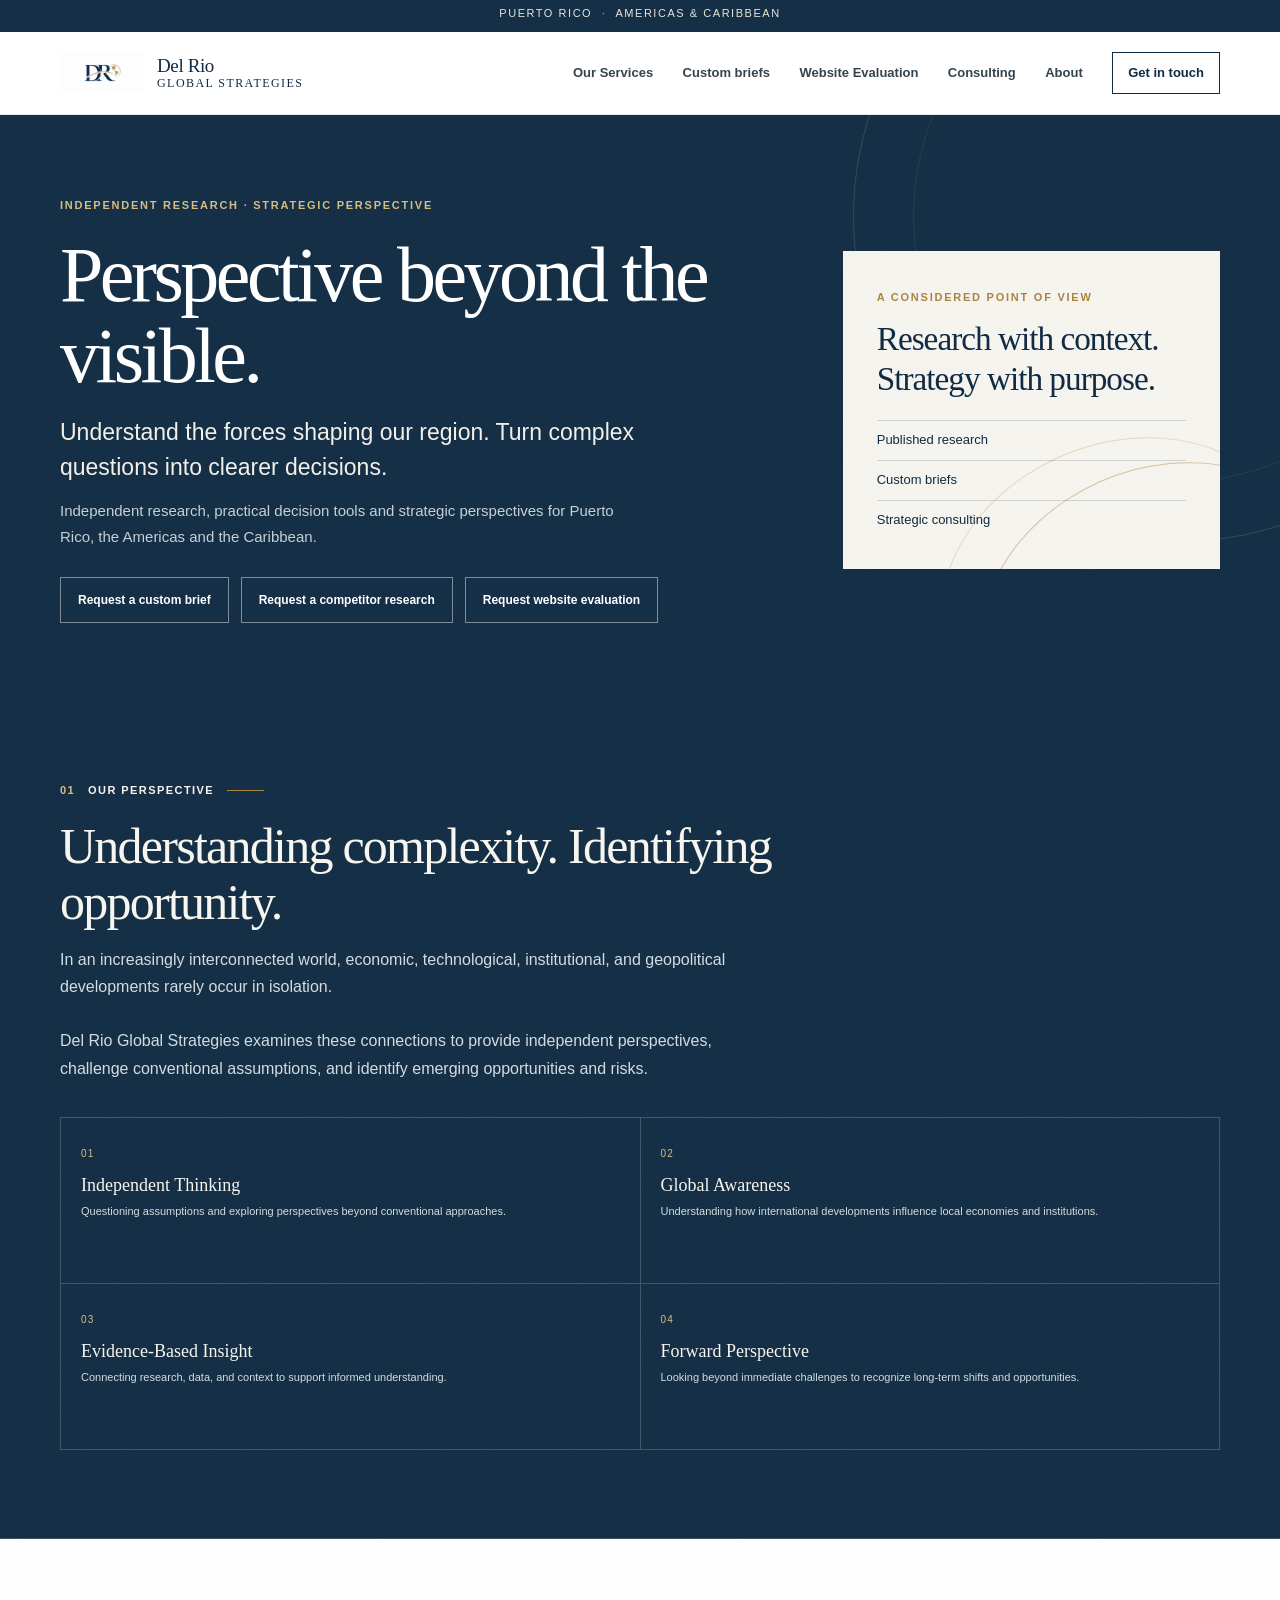
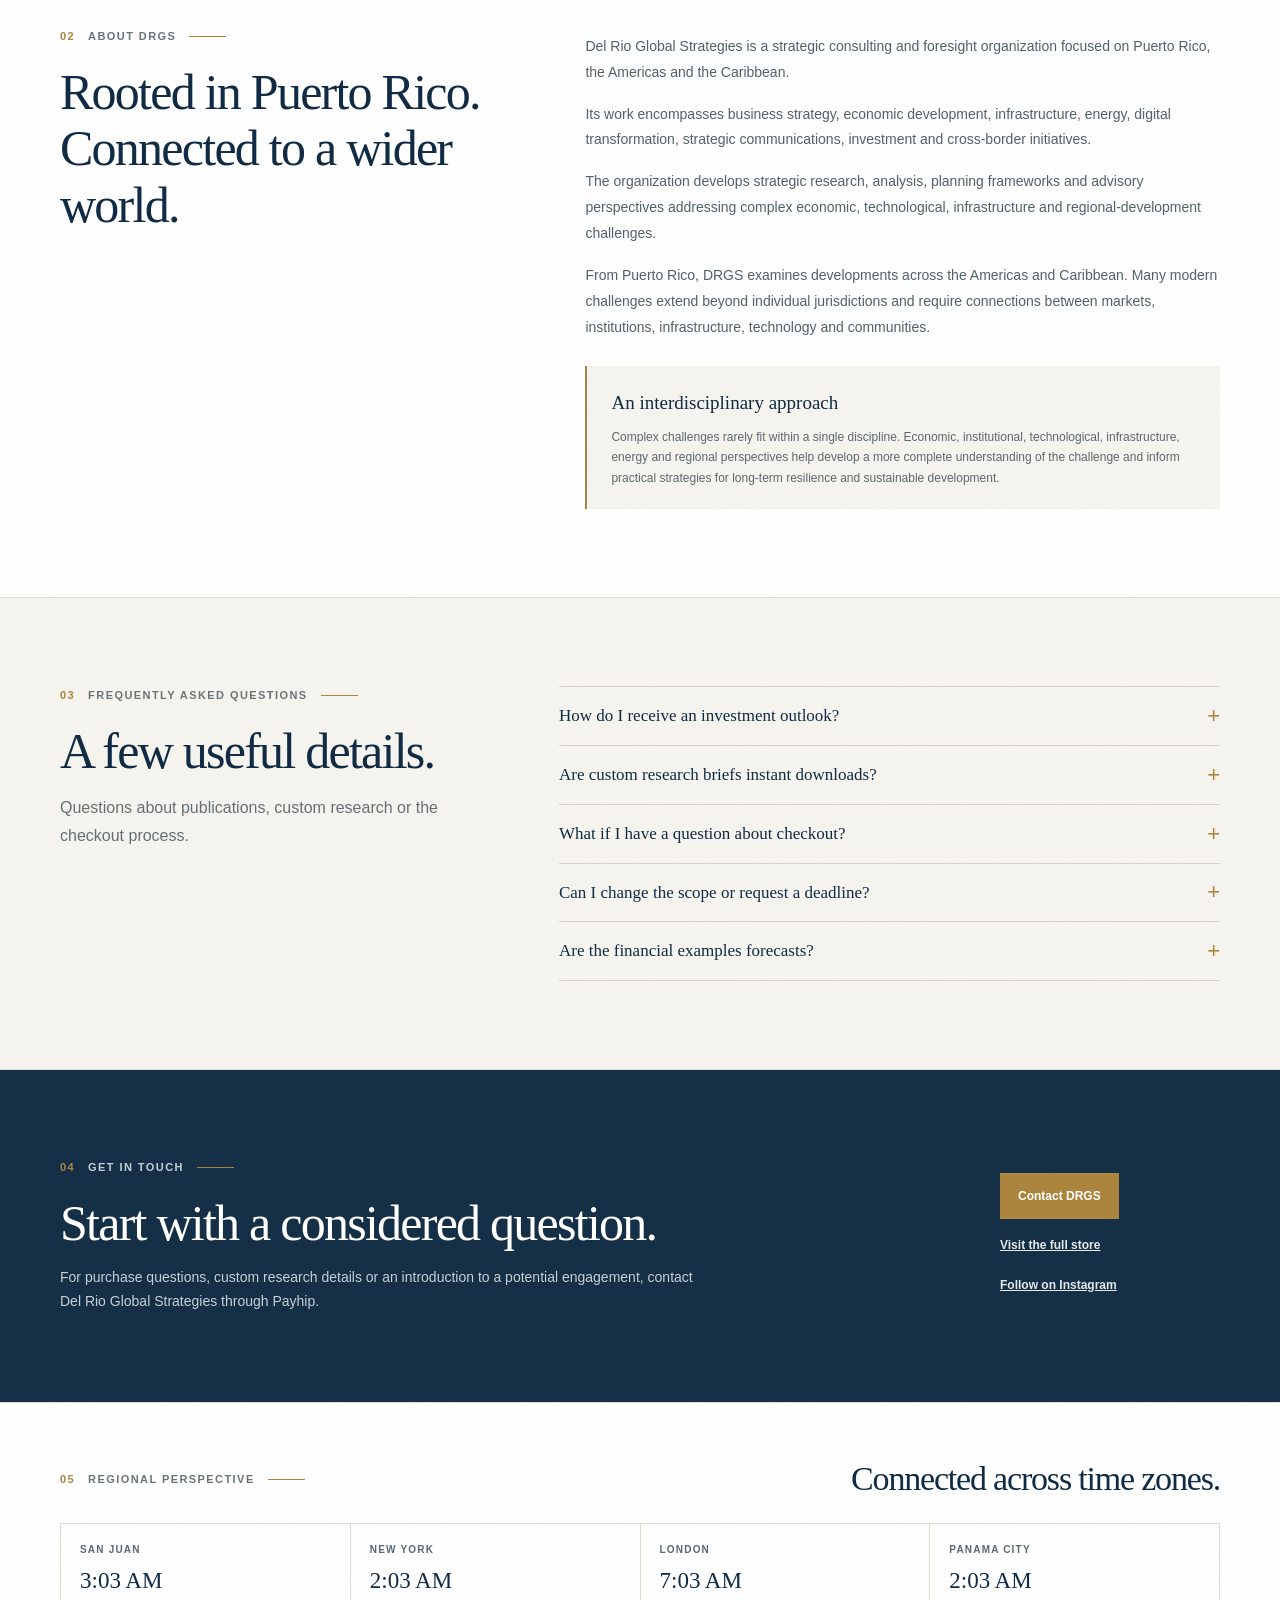
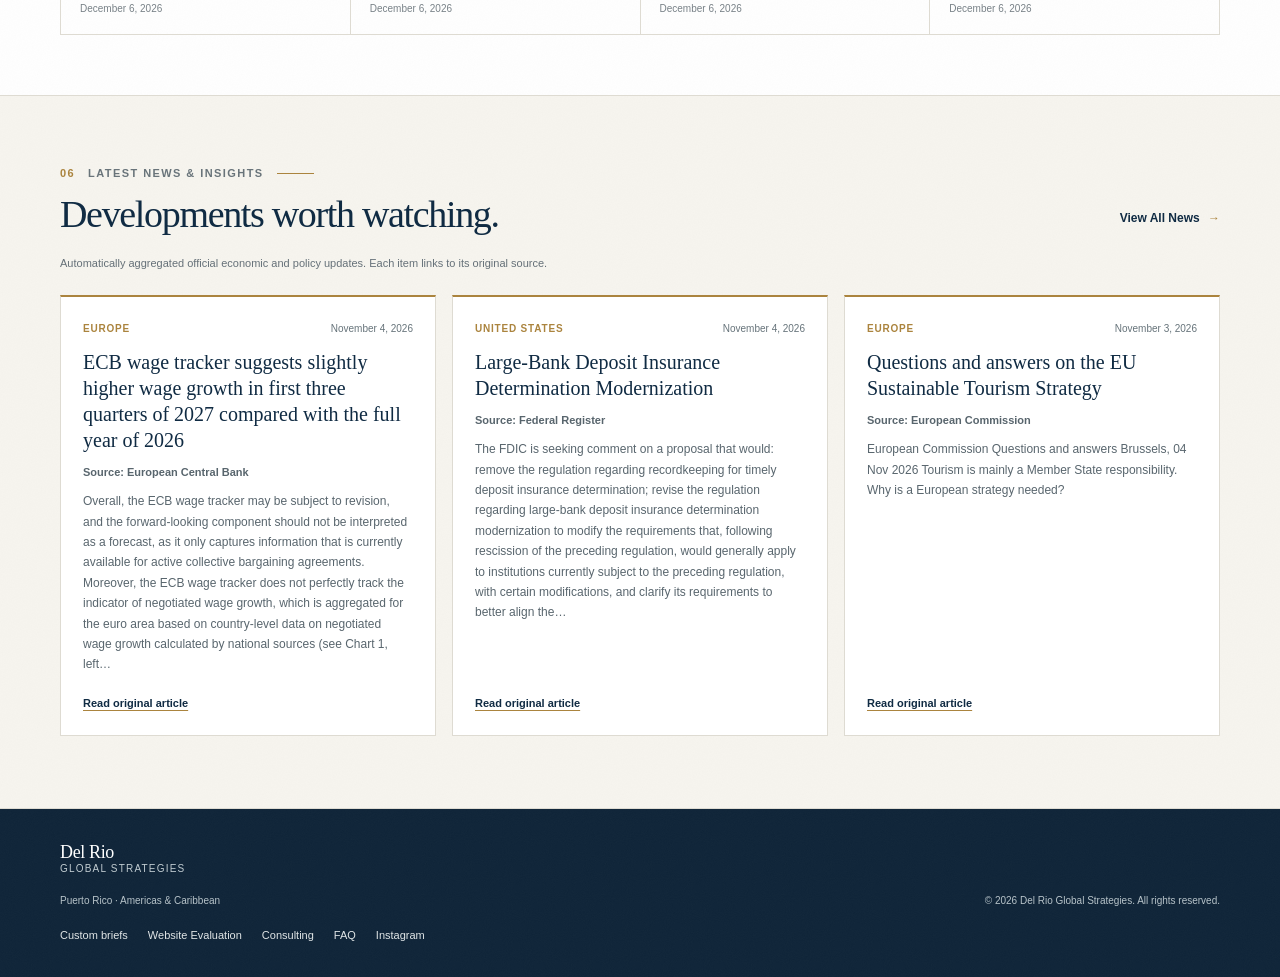
==== commit 9c30648c: "Implement twice-daily news automation Co-authored-by: Copilot <223556219+Copilot@users.noreply.githu" ====
--- a/index.html
+++ b/index.html
@@ -12,7 +12,7 @@
   <meta property="og:url" content="https://delrioglobalstrategies.com/">
   <meta property="og:site_name" content="Del Rio Global Strategies">
   <title>Del Rio Global Strategies | Perspective beyond the visible</title>
-  <link rel="stylesheet" href="styles.css?v=20261103-perspective">
+  <link rel="stylesheet" href="styles.css?v=20261104-news">
   <script type="application/ld+json">
     {
       "@context": "https://schema.org",
@@ -188,6 +188,22 @@
         </div>
       </div>
     </section>
+
+    <section class="section news-section" id="latest-news" aria-labelledby="latest-news-title">
+      <div class="section-inner">
+        <header class="clocks-heading news-heading">
+          <div>
+            <p class="section-number">06 <span>Latest News &amp; Insights</span></p>
+            <h2 id="latest-news-title">Developments worth watching.</h2>
+          </div>
+          <a class="news-view-all" href="/news/">View All News <span aria-hidden="true">→</span></a>
+        </header>
+        <p class="news-attribution">Automatically aggregated official economic and policy updates. Each item links to its original source.</p>
+        <div class="news-cards" data-news-home aria-live="polite" aria-busy="true">
+          <p class="news-empty">Loading the latest verified updates…</p>
+        </div>
+      </div>
+    </section>
   </main>
 
   <footer class="site-footer">
@@ -207,5 +223,6 @@
 
   <script src="navigation.js"></script>
   <script src="global-times.js"></script>
+  <script src="news/news.js"></script>
 </body>
 </html>
--- a/styles.css
+++ b/styles.css
@@ -1280,6 +1280,217 @@
   font-size: 10px;
 }
 
+.news-section {
+  background: var(--cream);
+  background-image: var(--paper-texture);
+  background-size: 180px 180px;
+}
+
+.news-page-navigation {
+  display: flex;
+  align-items: center;
+  gap: clamp(16px, 2.3vw, 32px);
+}
+
+.news-page-navigation a {
+  color: #34444f;
+  font-size: 13px;
+  font-weight: 550;
+  white-space: nowrap;
+}
+
+.news-page-navigation a:hover {
+  color: var(--gold);
+}
+
+.news-page-navigation a[aria-current="page"] {
+  color: var(--navy);
+  text-decoration: underline;
+  text-decoration-color: var(--gold);
+  text-underline-offset: 5px;
+}
+
+.news-section .section-inner {
+  padding-top: 68px;
+  padding-bottom: 72px;
+}
+
+.news-section .section-heading h1 {
+  margin-bottom: 15px;
+  color: var(--navy);
+  font-size: clamp(35px, 4.2vw, 50px);
+  letter-spacing: -0.035em;
+  line-height: 1.13;
+}
+
+.news-heading {
+  align-items: end;
+}
+
+.news-heading h2 {
+  max-width: 720px;
+  margin: 0;
+  color: var(--navy);
+  font-size: clamp(29px, 3.2vw, 38px);
+  letter-spacing: -0.035em;
+  line-height: 1.15;
+}
+
+.news-heading .section-number {
+  margin-bottom: 10px;
+}
+
+.news-view-all {
+  padding: 8px 0;
+  color: var(--navy);
+  font-size: 12px;
+  font-weight: 700;
+  white-space: nowrap;
+}
+
+.news-view-all span {
+  margin-left: 5px;
+  color: var(--gold);
+}
+
+.news-view-all:hover,
+.news-read-link:hover {
+  color: var(--gold);
+}
+
+.news-attribution {
+  margin: 17px 0 22px;
+  color: #657078;
+  font-size: 11px;
+}
+
+.news-cards {
+  display: grid;
+  align-items: stretch;
+  gap: 16px;
+  grid-template-columns: repeat(3, minmax(0, 1fr));
+}
+
+.news-card {
+  display: flex;
+  min-width: 0;
+  padding: 23px 22px;
+  border: 1px solid var(--rule);
+  border-top: 2px solid var(--gold);
+  background: var(--white);
+  flex-direction: column;
+}
+
+.news-meta {
+  display: flex;
+  margin: 0 0 12px;
+  align-items: baseline;
+  justify-content: space-between;
+  gap: 8px;
+  color: #66737a;
+  font-size: 10px;
+}
+
+.news-category {
+  color: var(--gold);
+  font-weight: 700;
+  letter-spacing: 0.08em;
+  text-transform: uppercase;
+}
+
+.news-card h3 {
+  margin: 0 0 10px;
+  color: var(--navy);
+  font-family: Georgia, "Times New Roman", serif;
+  font-size: 20px;
+  font-weight: 400;
+  line-height: 1.3;
+}
+
+.news-source {
+  margin: 0 0 10px;
+  color: #58656d;
+  font-size: 11px;
+  font-weight: 650;
+}
+
+.news-description {
+  margin: 0 0 19px;
+  color: #59666e;
+  font-size: 12px;
+  line-height: 1.7;
+}
+
+.news-read-link {
+  margin-top: auto;
+  color: var(--navy);
+  font-size: 11px;
+  font-weight: 700;
+  text-decoration: underline;
+  text-decoration-color: var(--gold);
+  text-underline-offset: 3px;
+}
+
+.news-empty {
+  margin: 0;
+  color: #657078;
+  font-size: 13px;
+  grid-column: 1 / -1;
+}
+
+.news-archive-intro {
+  max-width: 790px;
+  margin: -14px 0 30px;
+  color: #59666e;
+  font-size: 13px;
+}
+
+.news-filters {
+  display: grid;
+  margin-bottom: 23px;
+  gap: 12px;
+  grid-template-columns: minmax(0, 1fr) minmax(180px, 240px);
+}
+
+.news-filters label {
+  display: grid;
+  gap: 5px;
+  color: var(--navy);
+  font-size: 11px;
+  font-weight: 650;
+}
+
+.news-filters input,
+.news-filters select {
+  width: 100%;
+  min-height: 44px;
+  padding: 9px 12px;
+  border: 1px solid #c9c7bf;
+  border-radius: 0;
+  background: var(--white);
+  color: var(--ink);
+}
+
+.news-results {
+  margin: 0 0 12px;
+  color: #66737a;
+  font-size: 11px;
+}
+
+.news-archive-list {
+  display: grid;
+  gap: 12px;
+}
+
+.news-archive-list .news-card {
+  padding: 22px 24px;
+}
+
+.news-archive-list .news-meta {
+  justify-content: flex-start;
+  gap: 15px;
+}
+
 .site-footer {
   background: var(--navy-deep);
   background-image: var(--navy-texture);
@@ -1581,6 +1792,26 @@
   .global-times-grid {
     grid-template-columns: repeat(2, minmax(0, 1fr));
   }
+
+  .news-cards {
+    grid-template-columns: repeat(2, minmax(0, 1fr));
+  }
+
+  .news-card:last-child:nth-child(odd) {
+    grid-column: 1 / -1;
+  }
+
+  .news-heading {
+    align-items: flex-start;
+  }
+
+  .news-page-navigation {
+    gap: 12px;
+  }
+
+  .news-page-navigation a {
+    font-size: 11px;
+  }
 }
 
 @media (max-width: 520px) {
@@ -1690,6 +1921,28 @@
 
   .global-times-grid {
     grid-template-columns: minmax(0, 1fr);
+  }
+
+  .news-cards,
+  .news-filters {
+    grid-template-columns: minmax(0, 1fr);
+  }
+
+  .news-card:last-child:nth-child(odd) {
+    grid-column: auto;
+  }
+
+  .news-heading {
+    gap: 15px;
+  }
+
+  .news-page-navigation a:not([aria-current="page"]) {
+    display: none;
+  }
+
+  .news-section .section-inner {
+    padding-top: 57px;
+    padding-bottom: 60px;
   }
 
   .global-clock {
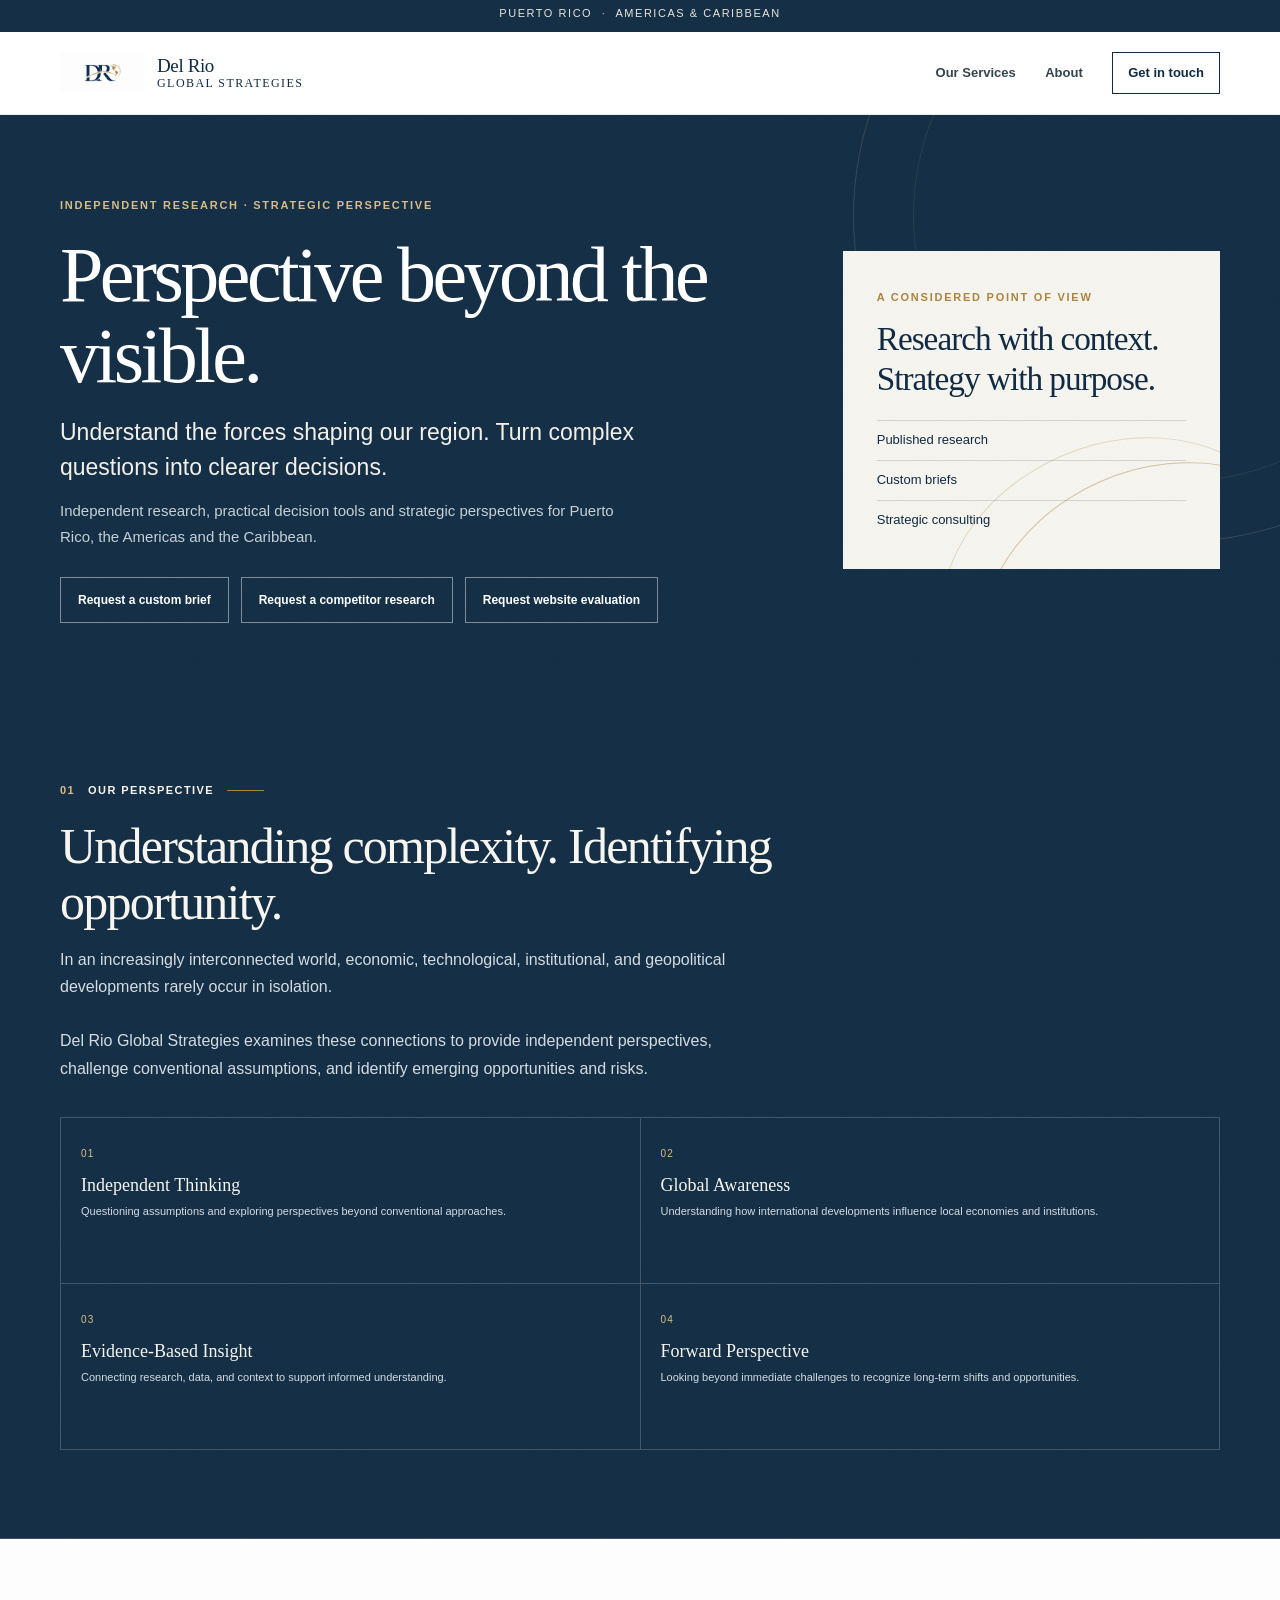
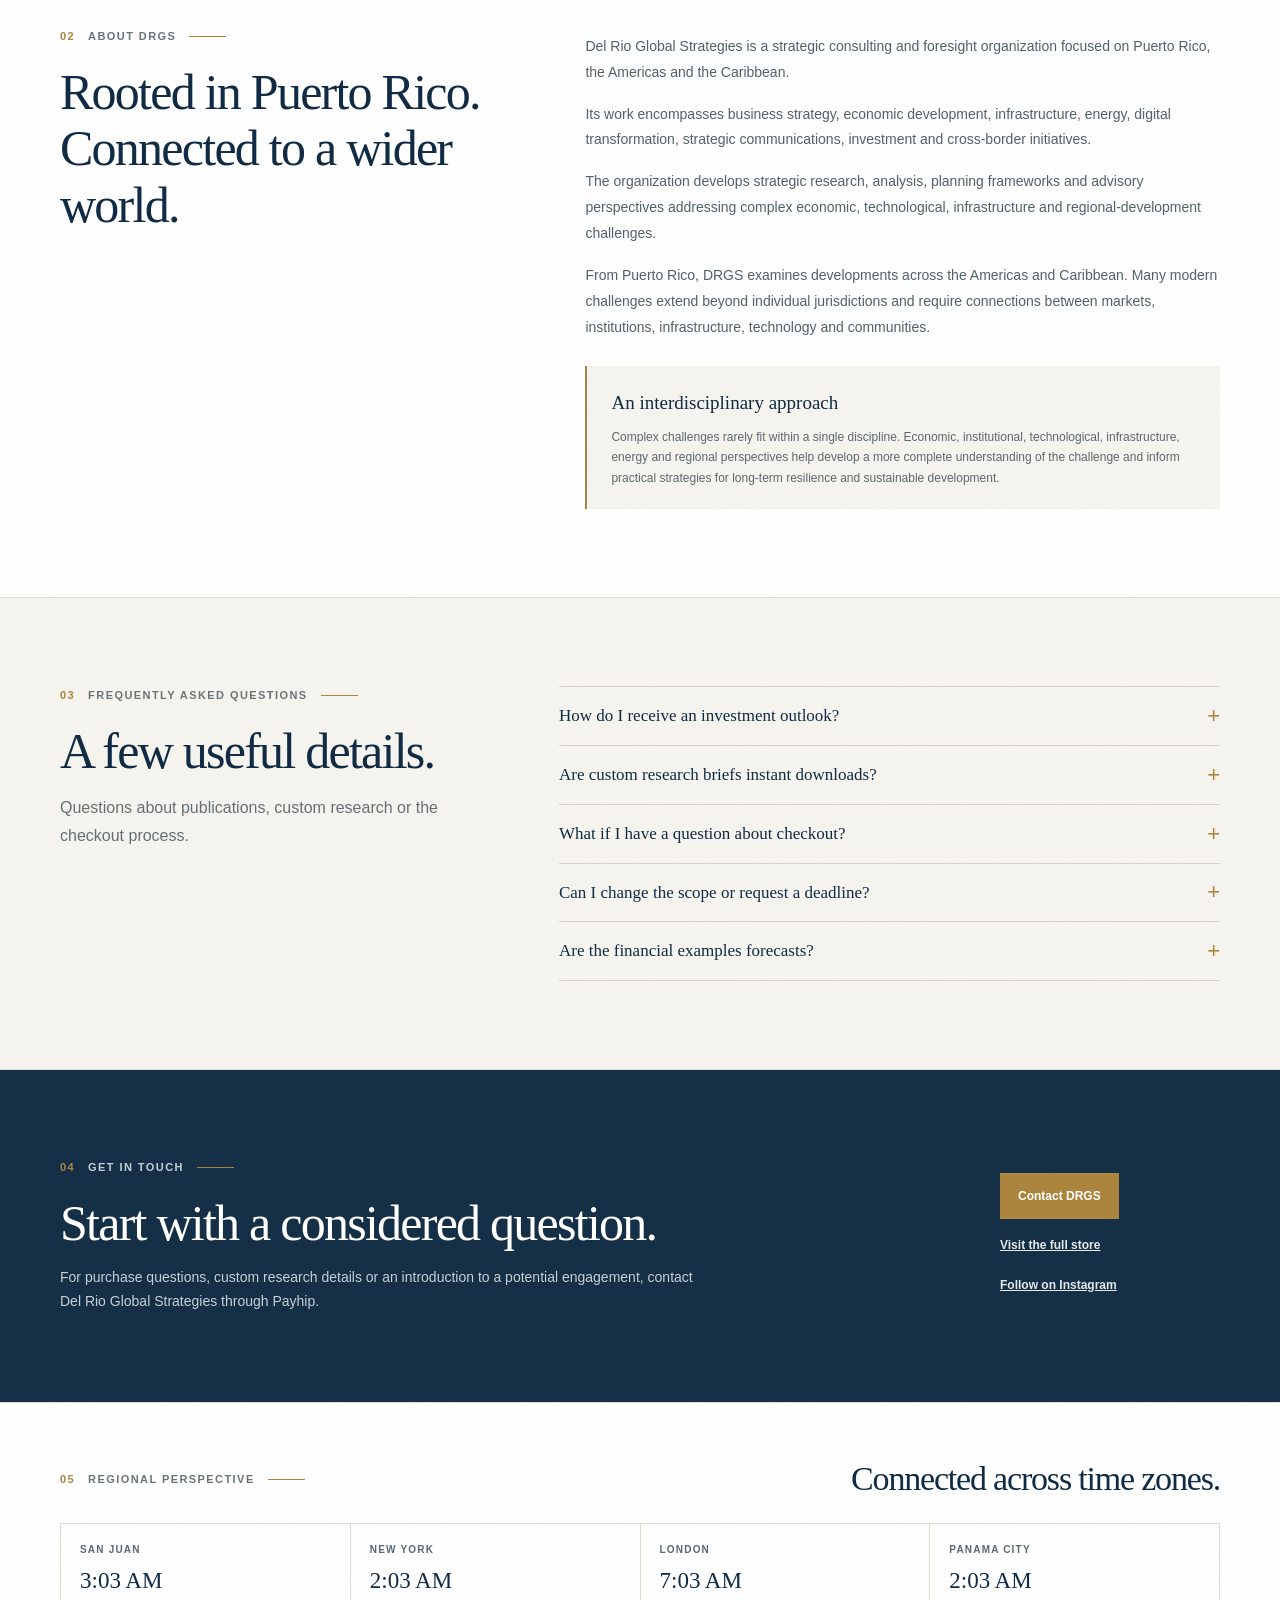
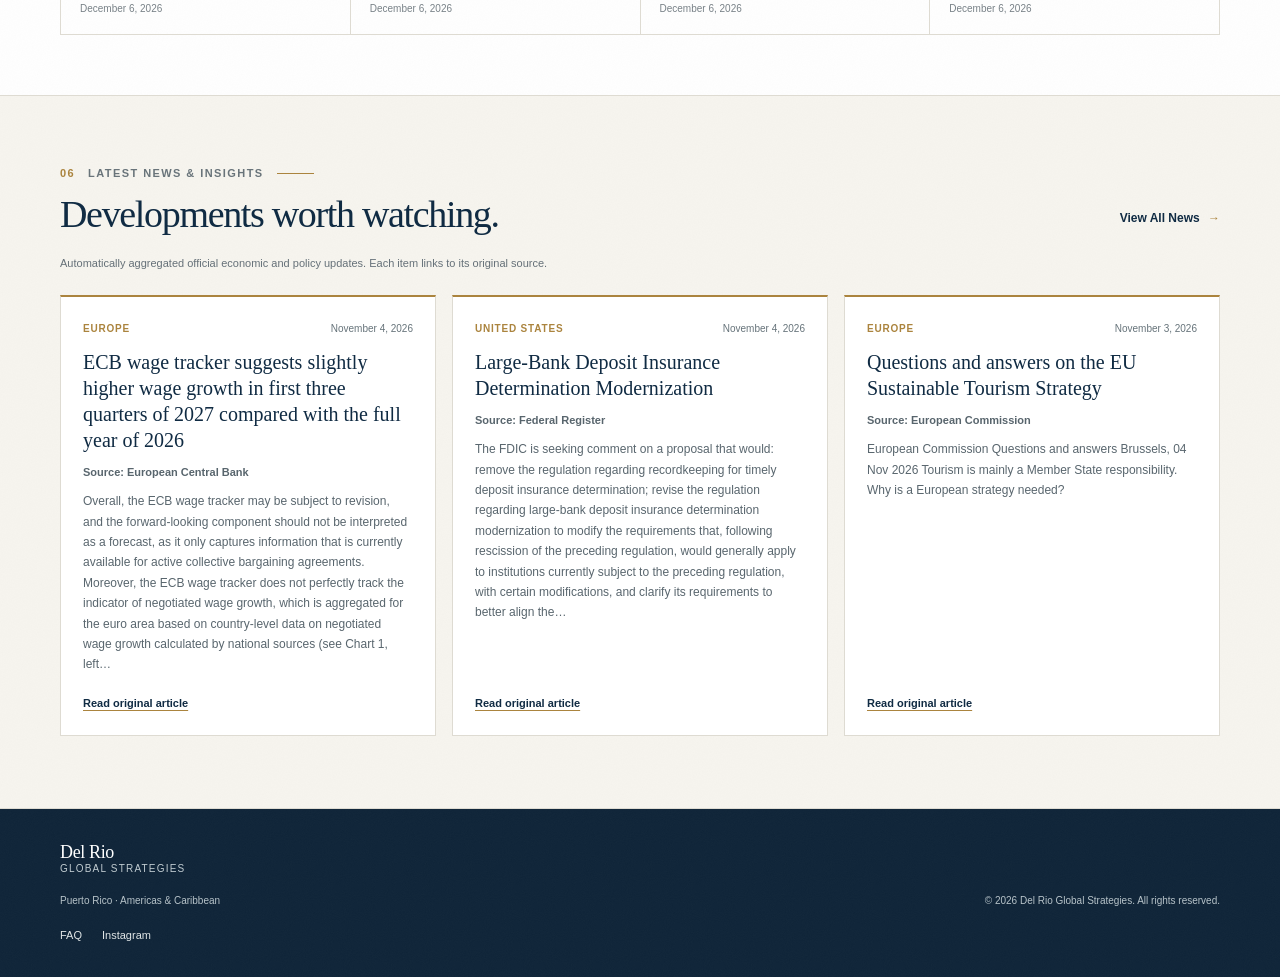
==== commit 988cdfd1: "Remove consulting from navigation menus Co-authored-by: Copilot <223556219+Copilot@users.noreply.git" ====
--- a/index.html
+++ b/index.html
@@ -55,9 +55,6 @@
 
       <nav class="primary-navigation" id="primary-navigation" aria-label="Main navigation">
         <a href="/services/">Our Services</a>
-        <a href="/services/#briefs">Custom briefs</a>
-        <a href="/services/#website-evaluation">Website Evaluation</a>
-        <a href="/services/#consulting">Consulting</a>
         <a href="#about">About</a>
         <a class="nav-contact" href="#contact">Get in touch</a>
       </nav>
@@ -211,9 +208,6 @@
       <a class="footer-brand" href="#home">Del Rio <span>Global Strategies</span></a>
       <p class="footer-location">Puerto Rico · Americas &amp; Caribbean</p>
       <nav class="footer-navigation" aria-label="Footer navigation">
-        <a href="/services/#briefs">Custom briefs</a>
-        <a href="/services/#website-evaluation">Website Evaluation</a>
-        <a href="/services/#consulting">Consulting</a>
         <a href="#faq">FAQ</a>
         <a href="https://www.instagram.com/delrioglobalstrategies/" target="_blank" rel="noopener noreferrer">Instagram</a>
       </nav>
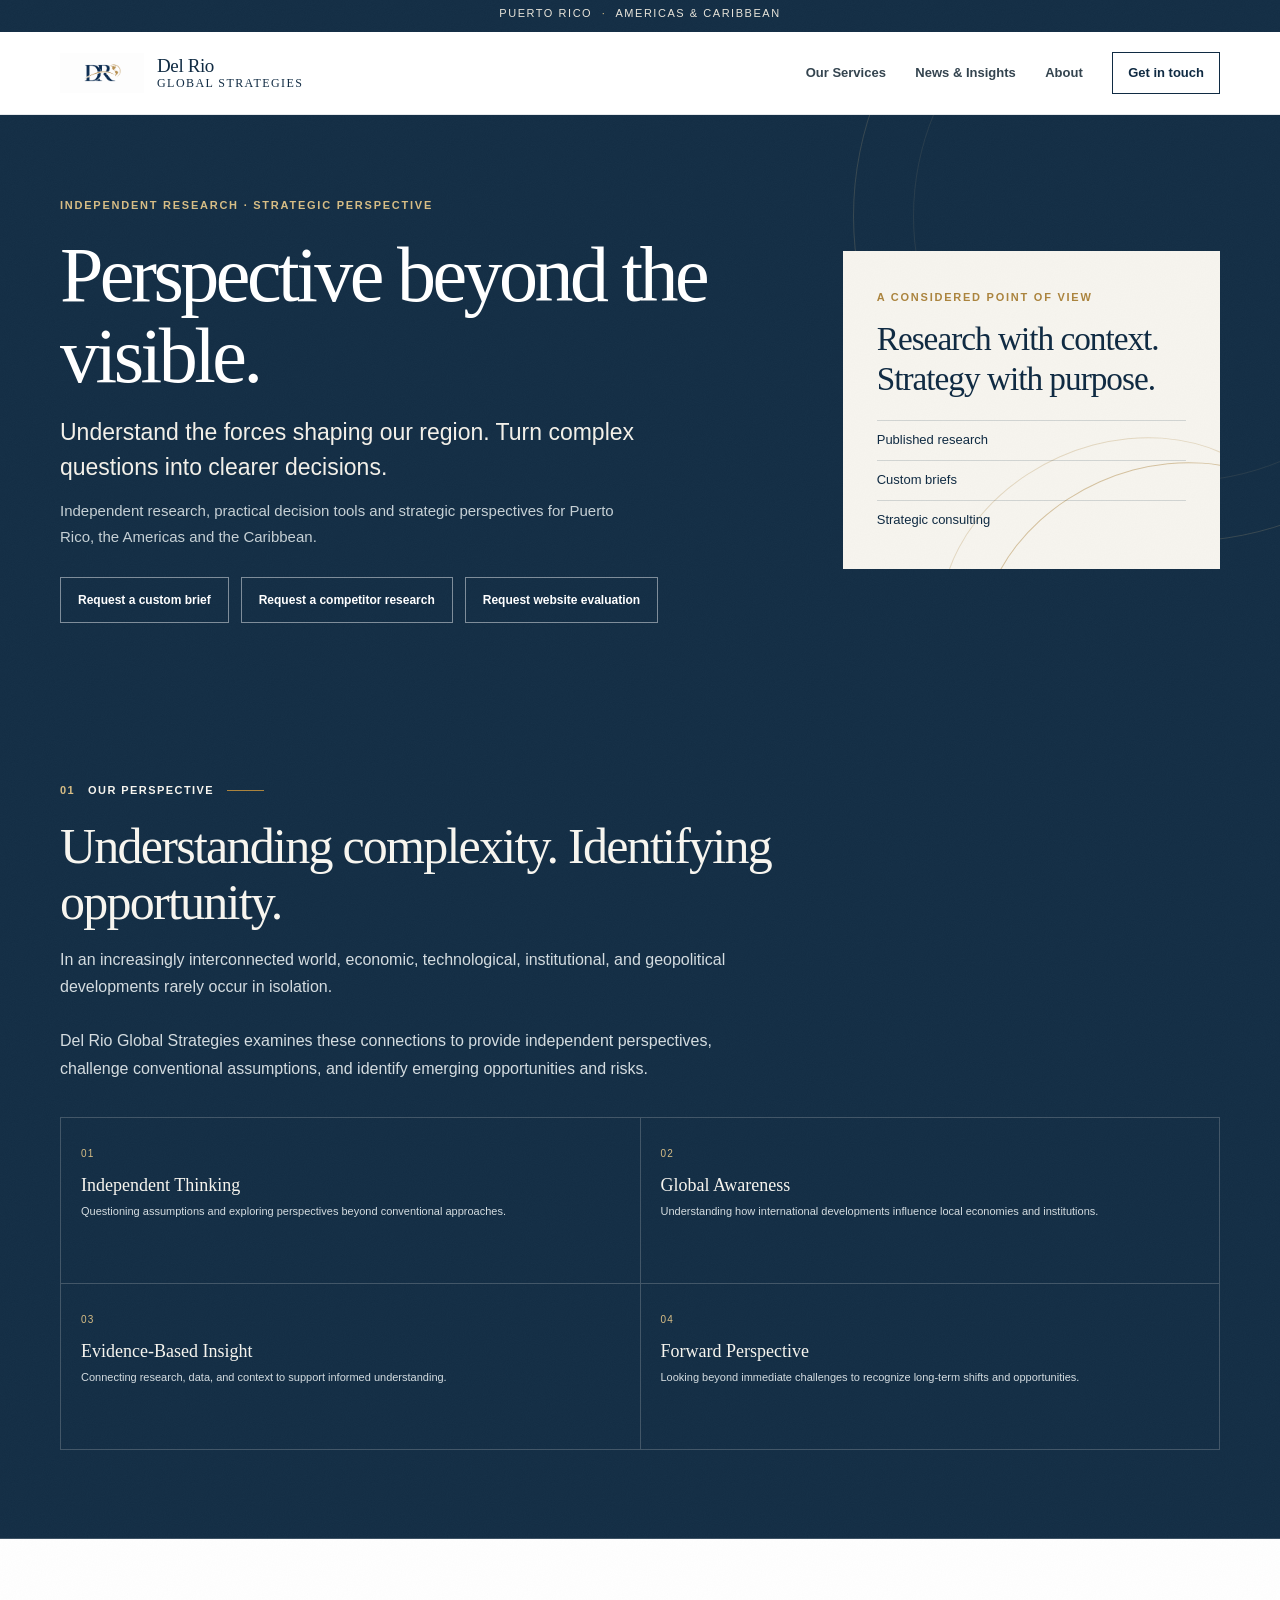
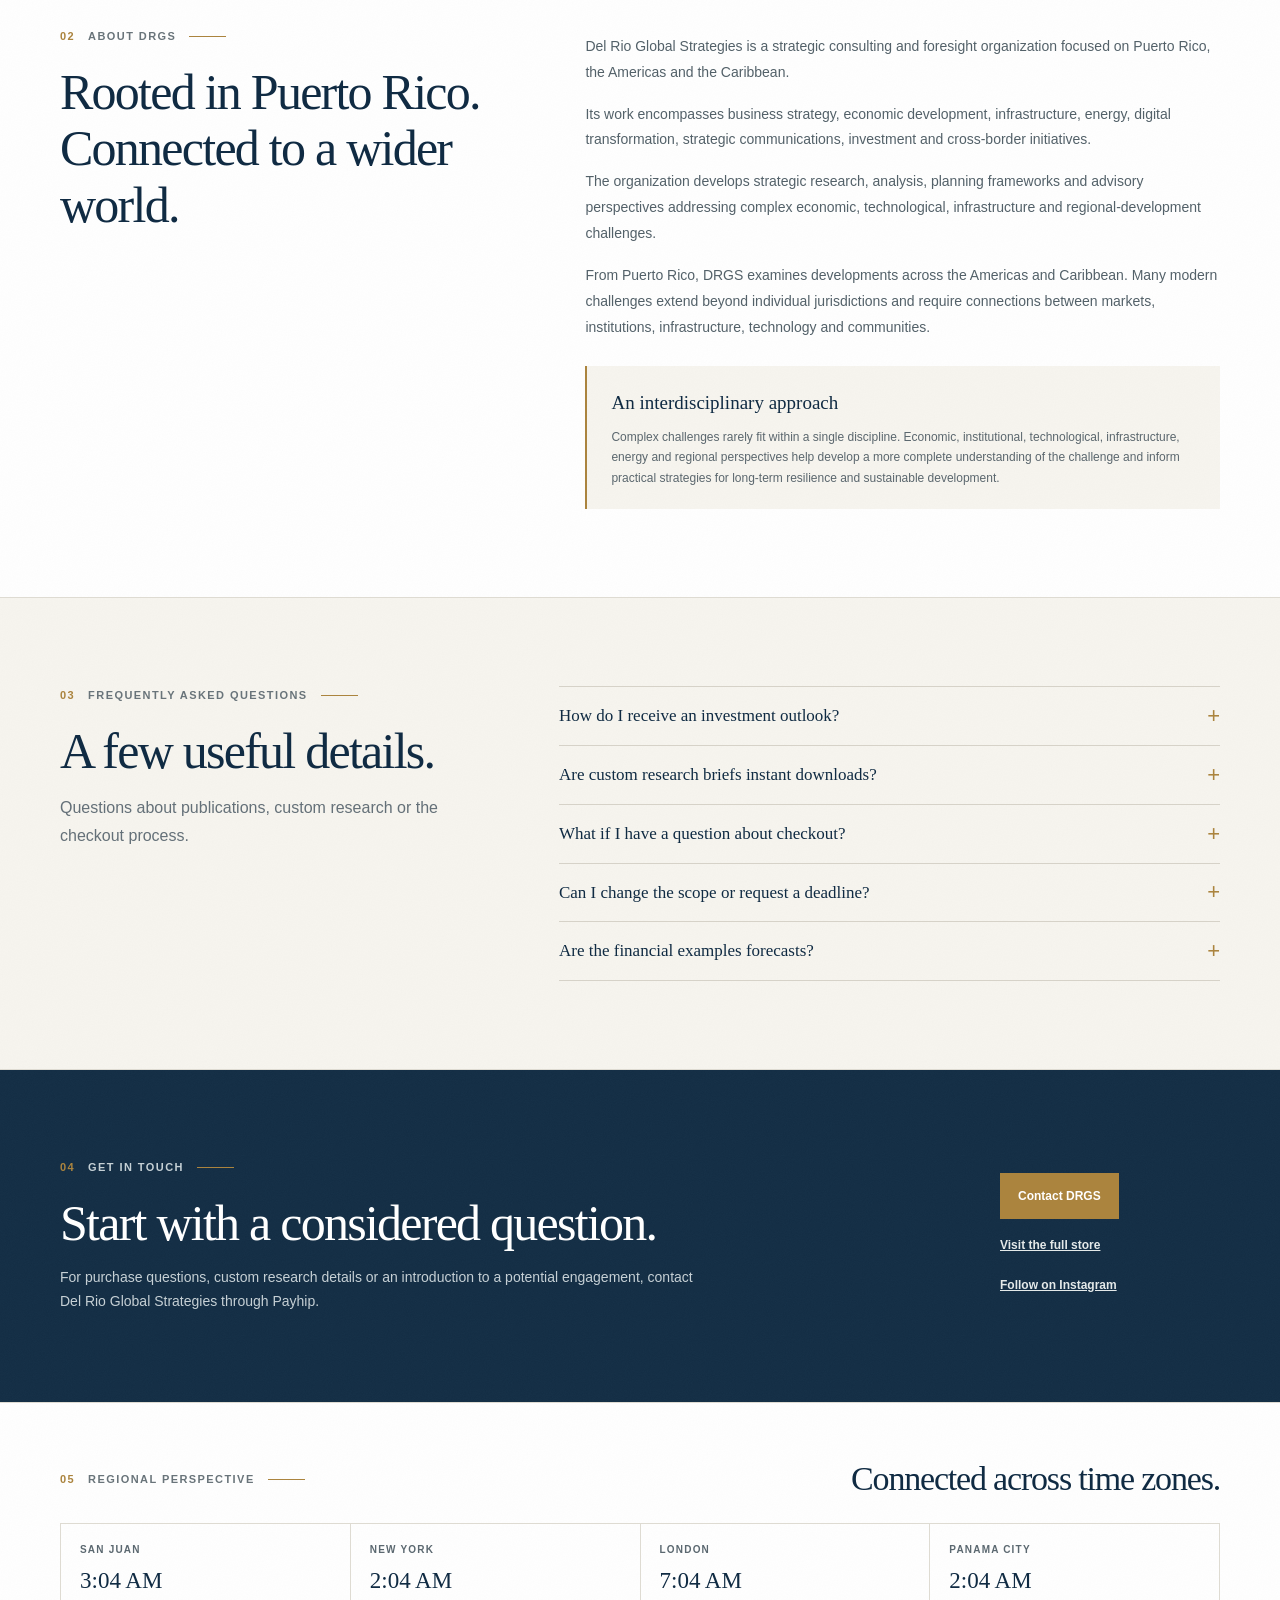
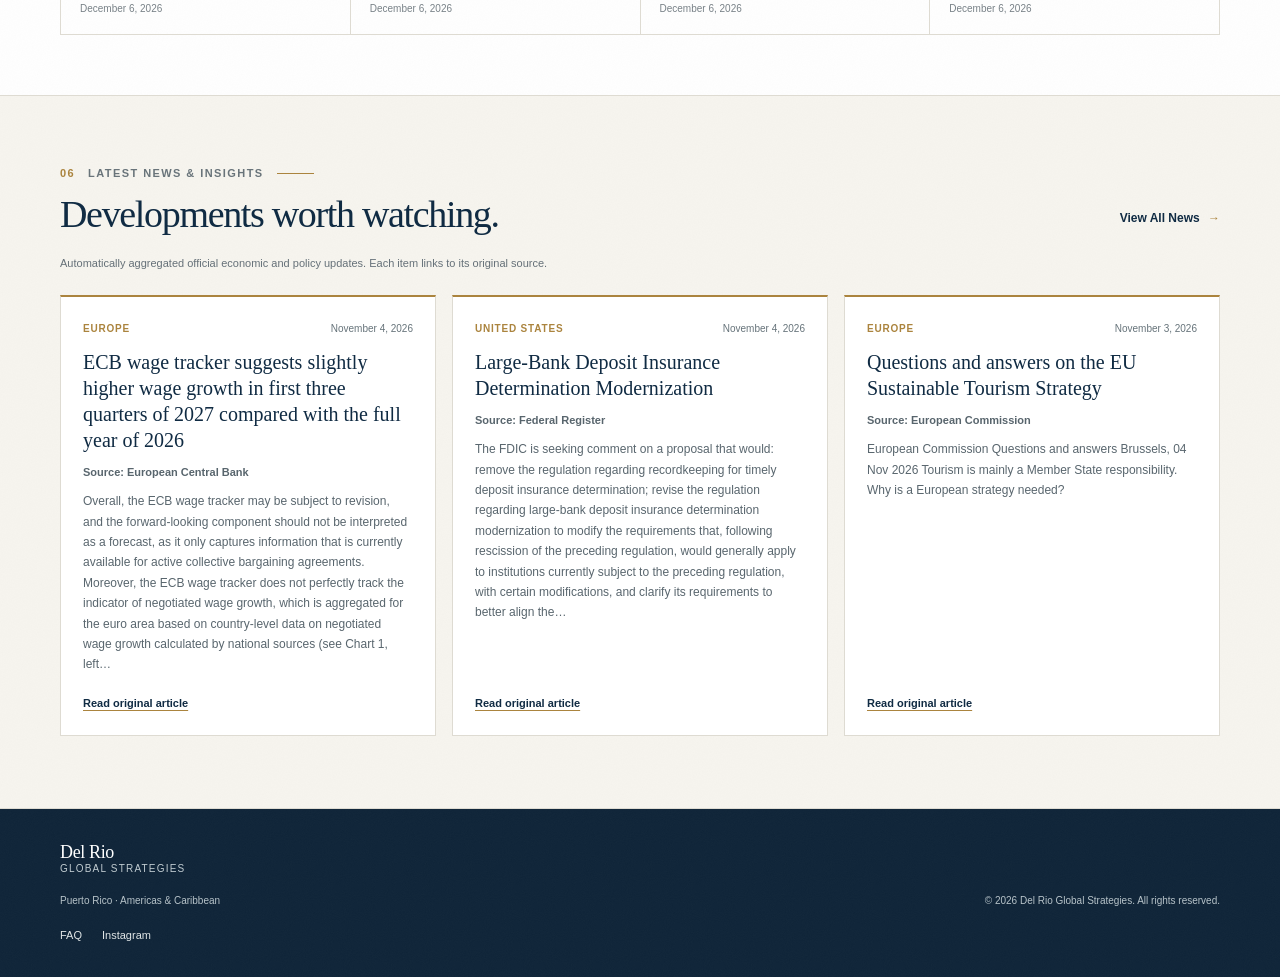
==== commit fc82e418: "Add News and Insights navigation link Co-authored-by: Copilot <223556219+Copilot@users.noreply.githu" ====
--- a/index.html
+++ b/index.html
@@ -55,6 +55,7 @@
 
       <nav class="primary-navigation" id="primary-navigation" aria-label="Main navigation">
         <a href="/services/">Our Services</a>
+        <a href="/news/">News &amp; Insights</a>
         <a href="#about">About</a>
         <a class="nav-contact" href="#contact">Get in touch</a>
       </nav>
